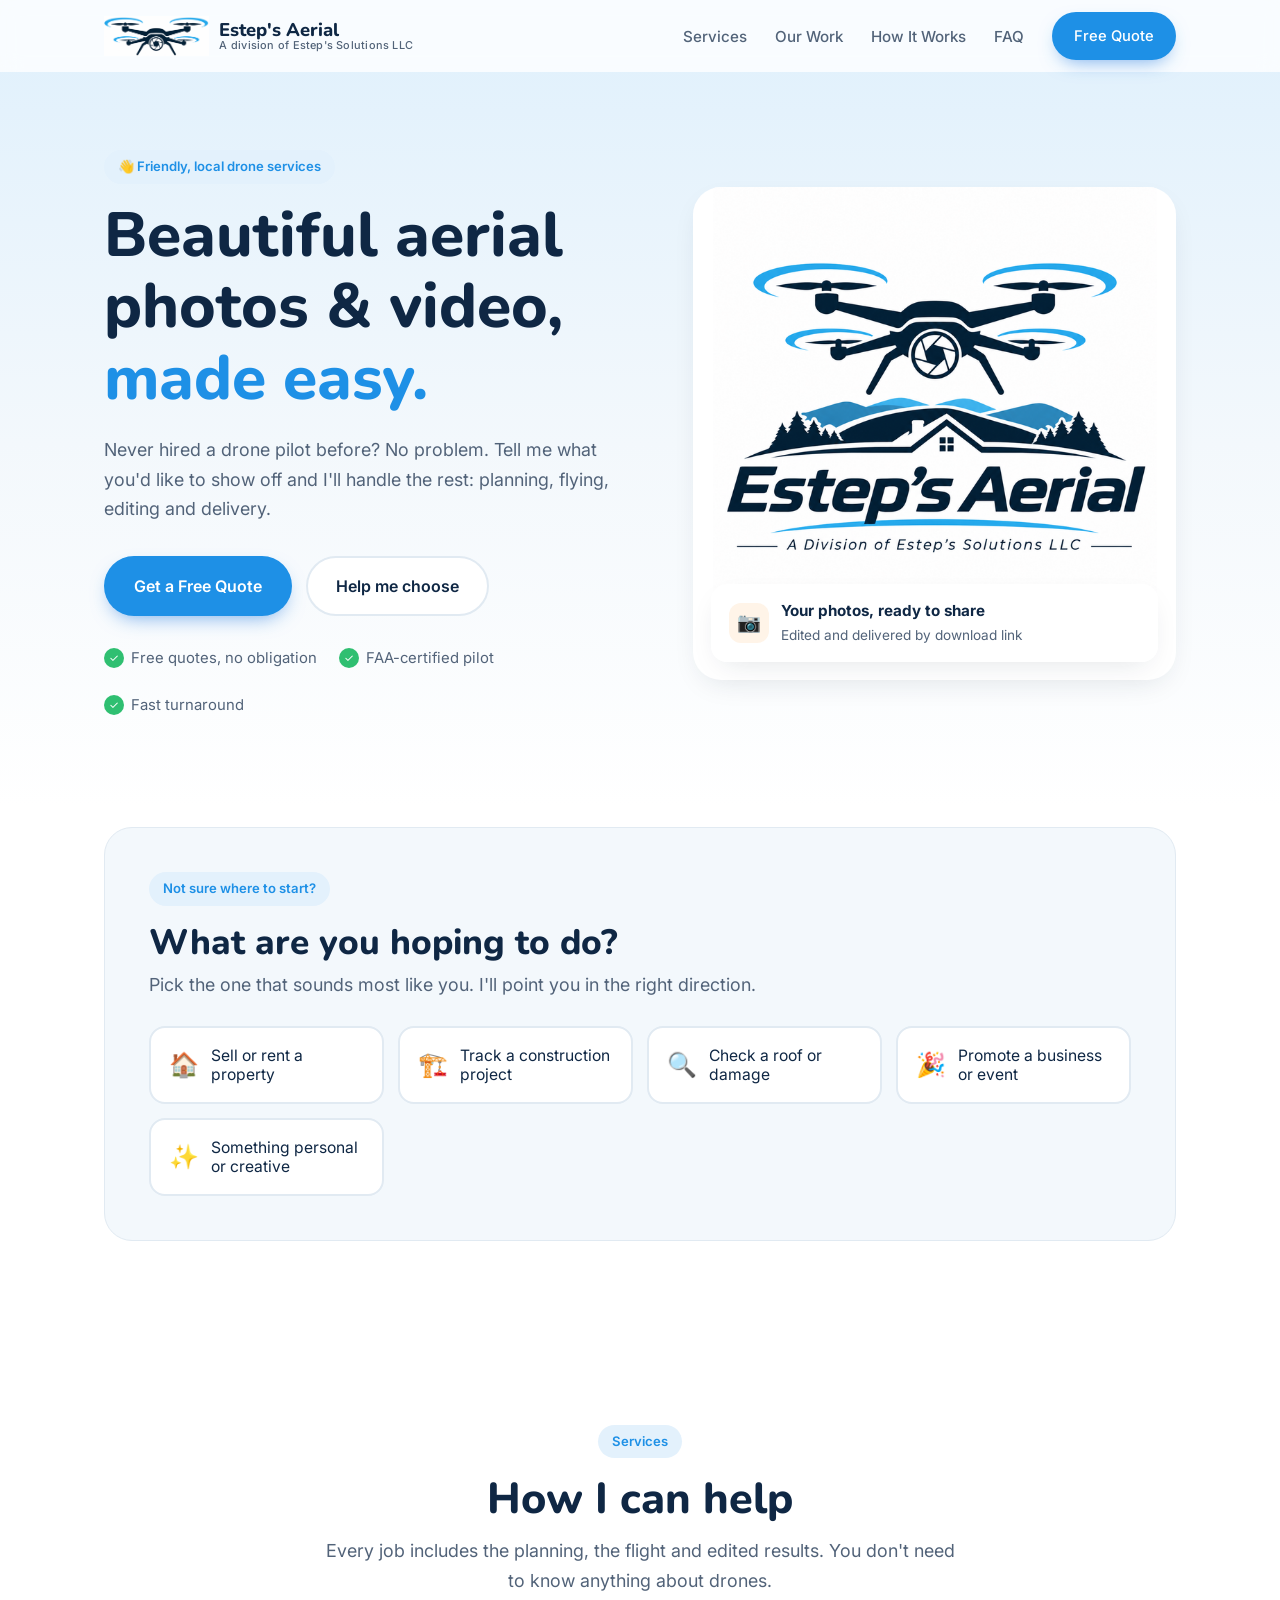
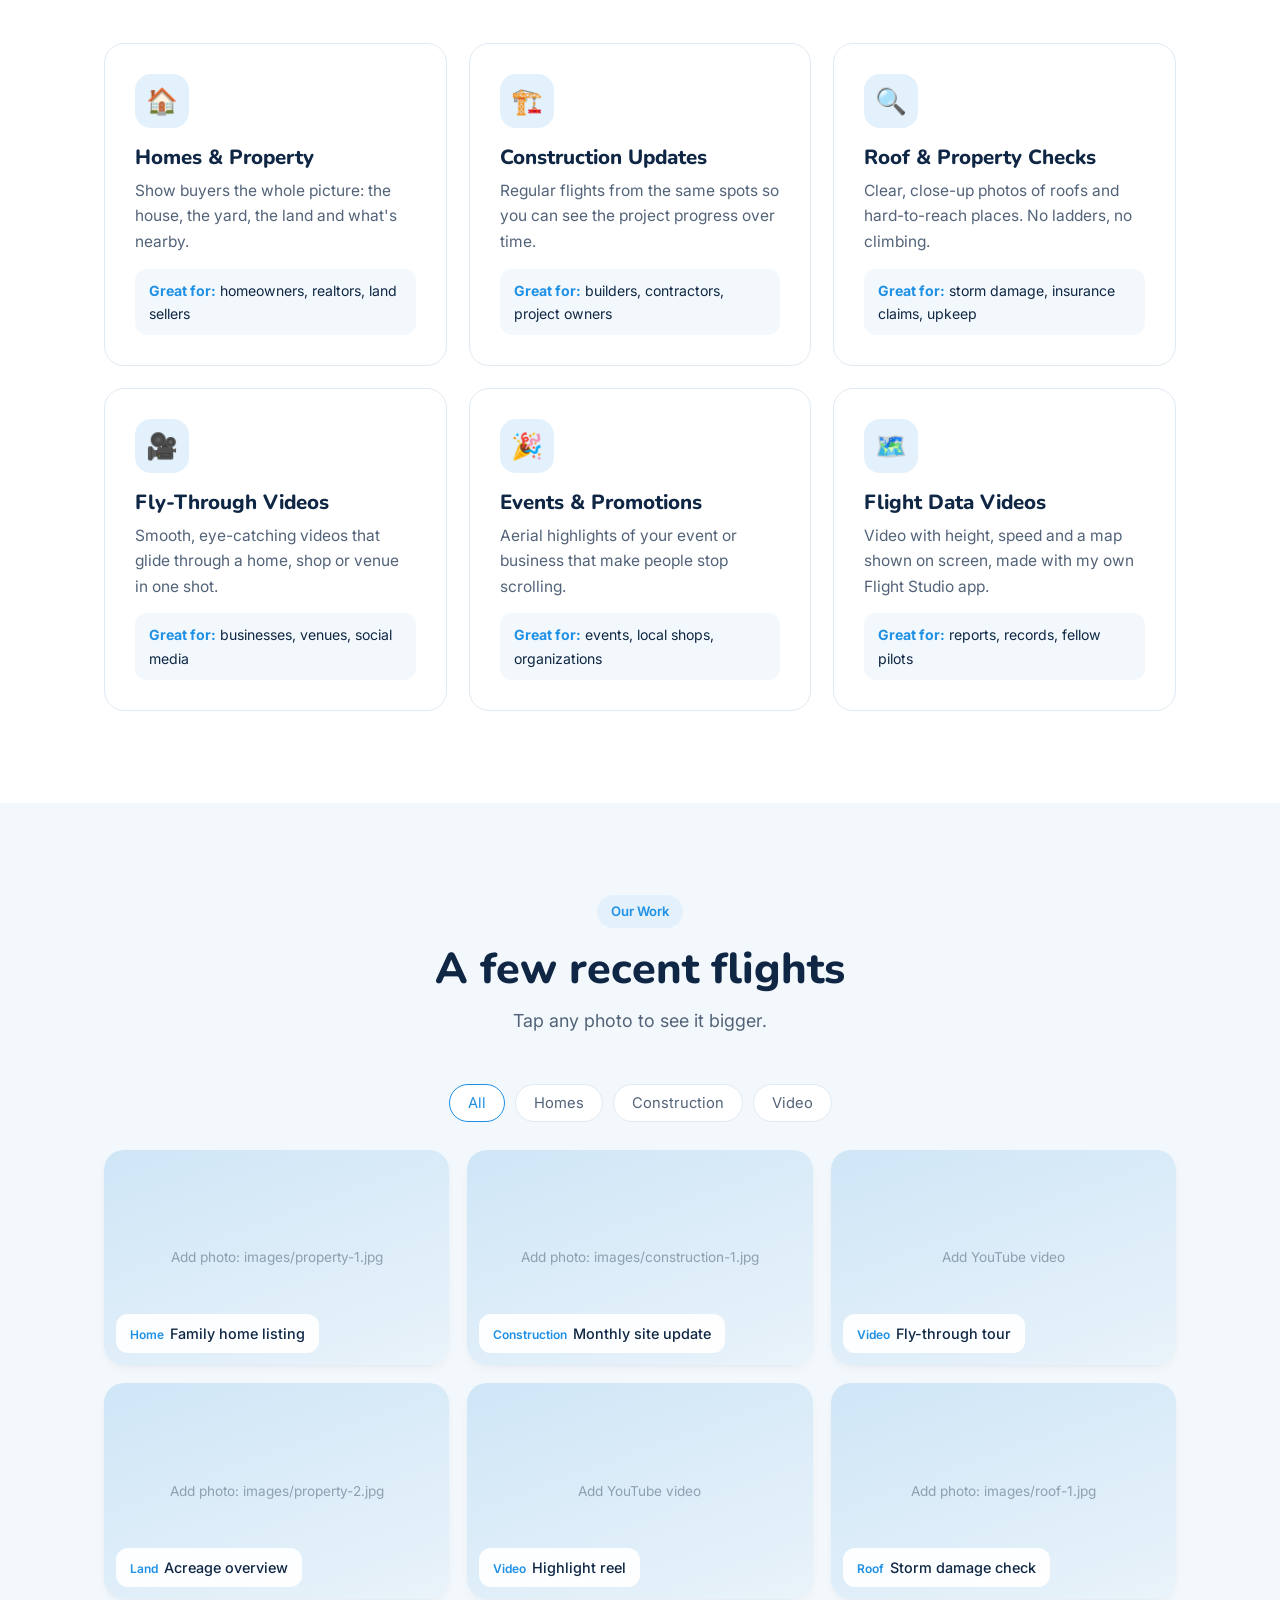
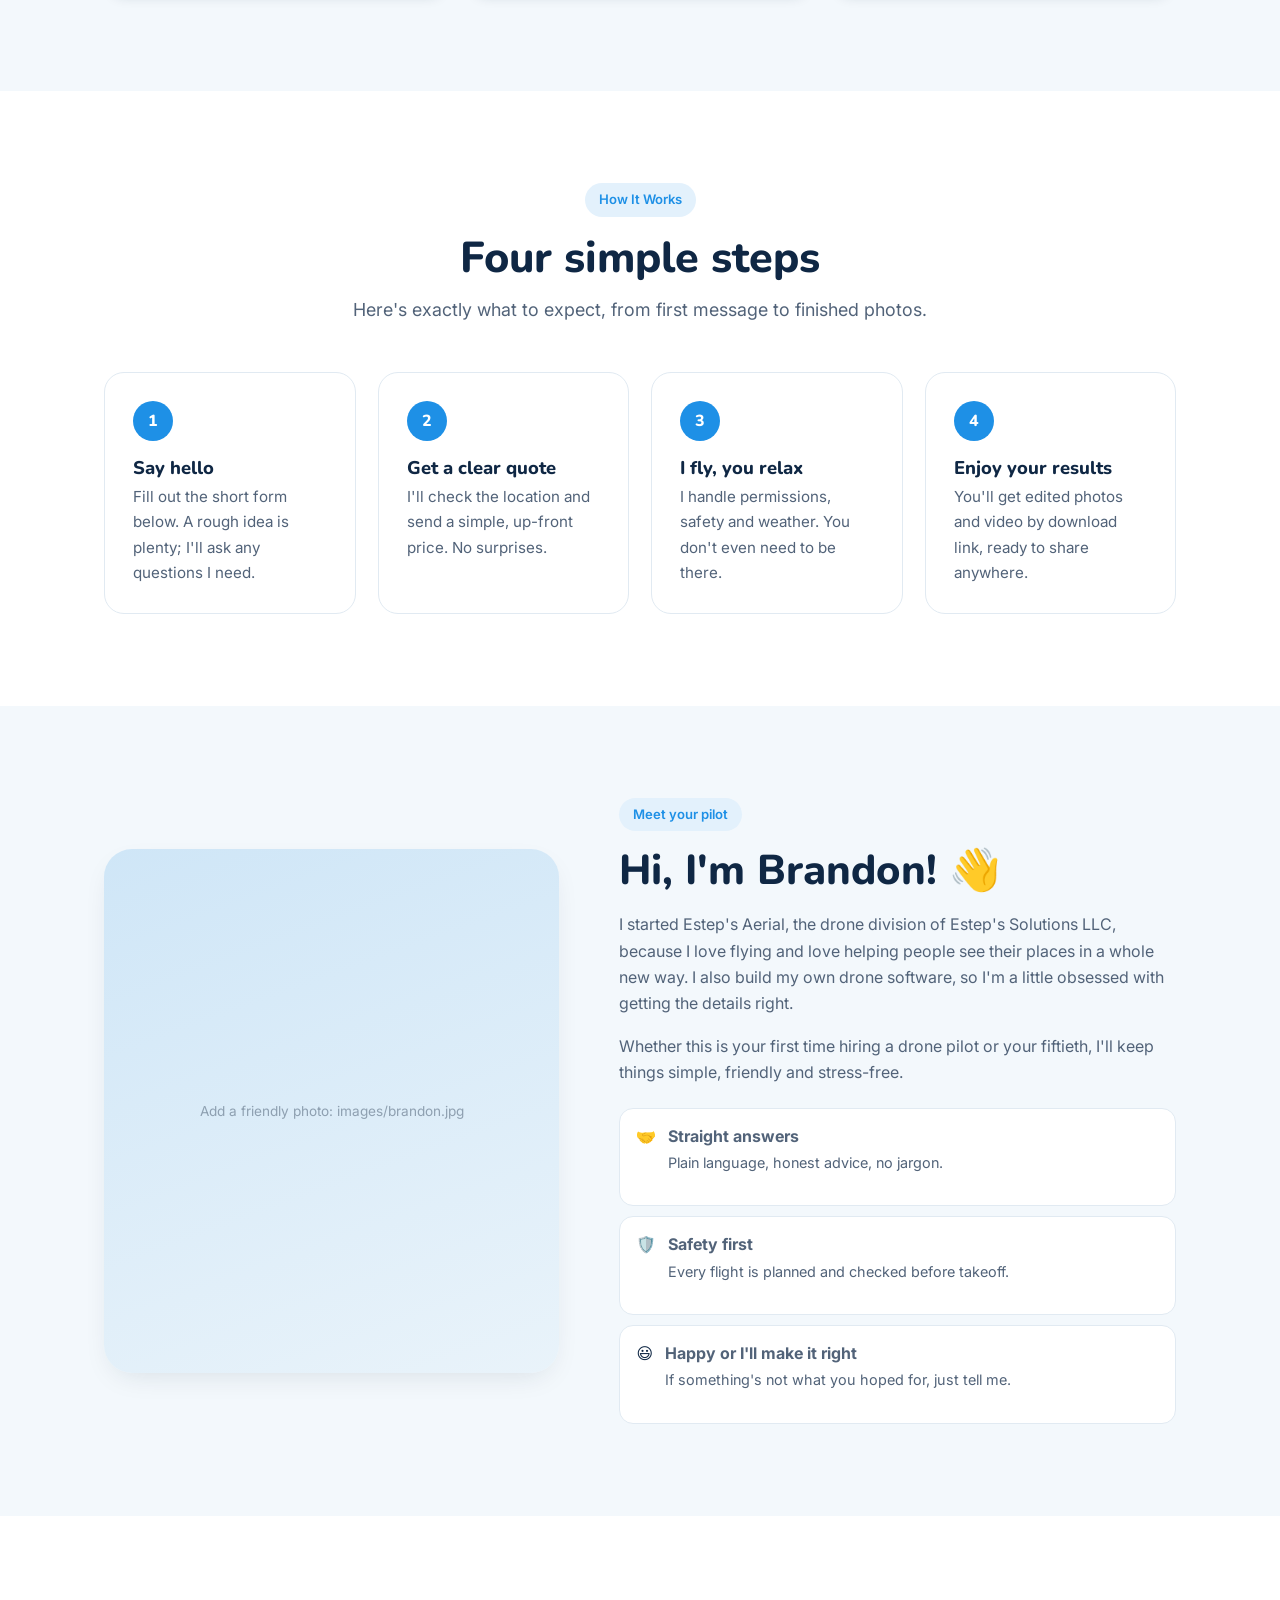
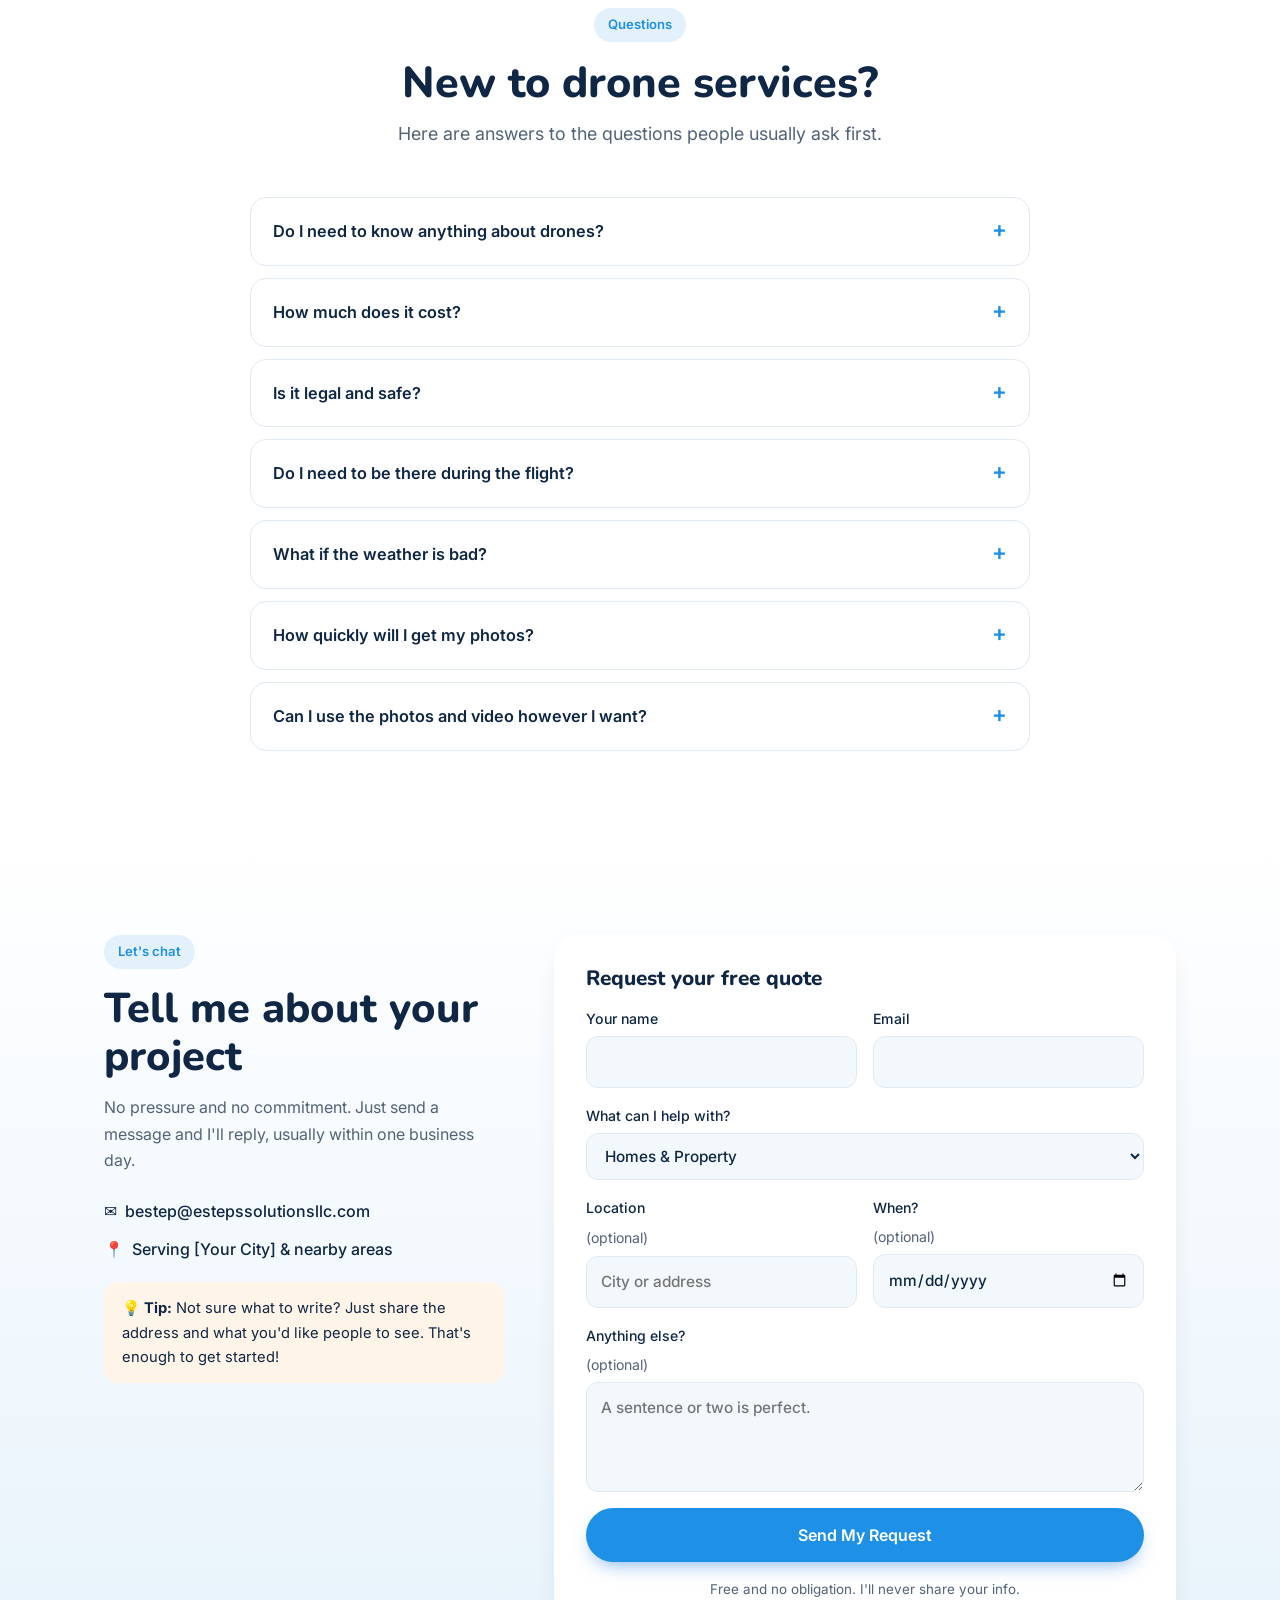
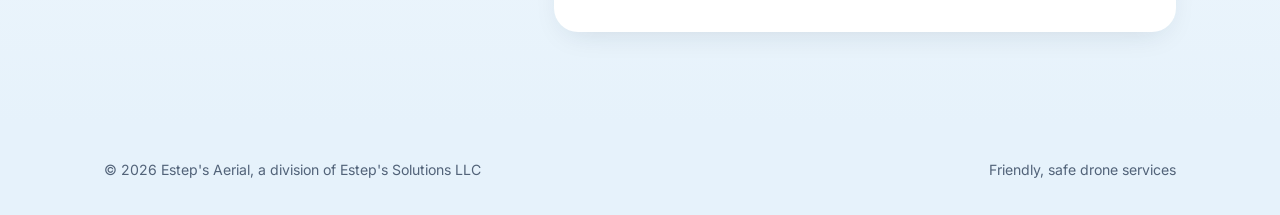
==== index.html @ cf9f6069 "Add files via upload" ====
<!DOCTYPE html>
<html lang="en">
<head>
<meta charset="utf-8">
<meta name="viewport" content="width=device-width, initial-scale=1">
<title>Estep's Aerial | Drone Photography, Video &amp; Inspections</title>
<link rel="icon" href="images/favicon.png">
<meta name="description" content="Estep's Aerial, a division of Estep's Solutions LLC. Friendly, local drone services: aerial photos and video for homes, construction sites, roofs, events and businesses. Free quotes, no obligation.">
<meta property="og:title" content="Estep's Aerial | Friendly Aerial Drone Services">
<meta property="og:description" content="Aerial photos and video for homes, projects, roofs and events. Free quotes, no obligation.">
<meta property="og:type" content="website">
<meta property="og:url" content="https://aerial.estepssolutionsllc.com/">
<meta property="og:image" content="https://aerial.estepssolutionsllc.com/images/logo.png">
<link rel="preconnect" href="https://fonts.googleapis.com">
<link rel="preconnect" href="https://fonts.gstatic.com" crossorigin>
<link href="https://fonts.googleapis.com/css2?family=Nunito:wght@600;700;800&family=Inter:wght@400;500;600&display=swap" rel="stylesheet">
<style>
  :root{
    --bg:#ffffff; --soft:#f3f8fc; --sky:#e3f1fc; --card:#ffffff; --line:#e1eaf2;
    --text:#0f2744; --muted:#526379; --brand:#1e90e6; --brand-d:#0f2744; --warm:#ff9f43; --warm-soft:#fff4e8;
    --radius:20px; --max:1120px; --shadow:0 10px 30px -12px #16283a26;
  }
  *{box-sizing:border-box;margin:0;padding:0}
  html{scroll-behavior:smooth}
  body{font-family:Inter,system-ui,sans-serif;background:var(--bg);color:var(--text);line-height:1.65;-webkit-font-smoothing:antialiased}
  h1,h2,h3{font-family:Nunito,Inter,sans-serif;line-height:1.15;font-weight:800}
  a{color:inherit}
  img{max-width:100%;display:block}
  .wrap{max-width:var(--max);margin:0 auto;padding:0 24px}
  section{padding:92px 0}
  .eyebrow{display:inline-block;font-size:.82rem;font-weight:600;color:var(--brand);background:var(--sky);padding:6px 14px;border-radius:999px;margin-bottom:16px}
  .lead{color:var(--muted);font-size:1.12rem;max-width:640px}
  .center{text-align:center}.center .lead{margin:0 auto}
  .btn{display:inline-flex;align-items:center;gap:8px;padding:15px 28px;border-radius:999px;font-weight:600;text-decoration:none;transition:.2s;border:2px solid transparent;cursor:pointer;font-size:1rem;font-family:inherit}
  .btn-primary{background:var(--brand);color:#fff;box-shadow:0 8px 20px -8px #1f7ae0aa}
  .btn-primary:hover{background:var(--brand-d);transform:translateY(-2px)}
  .btn-ghost{border-color:var(--line);color:var(--text);background:#fff}
  .btn-ghost:hover{border-color:var(--brand);color:var(--brand)}

  header{position:fixed;top:0;left:0;right:0;z-index:50;transition:.25s;background:#ffffffcc;backdrop-filter:blur(10px)}
  header.scrolled{box-shadow:0 1px 0 var(--line)}
  .nav{display:flex;align-items:center;justify-content:space-between;height:72px}
  .logo{display:flex;align-items:center;gap:10px;text-decoration:none;font-family:Nunito;font-weight:800;font-size:1.15rem}
  .logo .mark{height:40px;width:auto}.logo span{display:flex;flex-direction:column;line-height:1.1}.logo small{font-family:Inter;font-weight:500;font-size:.68rem;color:var(--muted);letter-spacing:.02em}
  .nav ul{display:flex;gap:28px;list-style:none;align-items:center}
  .nav ul a{text-decoration:none;color:var(--muted);font-weight:500;font-size:.95rem}
  .nav ul a:hover{color:var(--brand)}
  .nav .btn{padding:10px 20px;font-size:.92rem;color:#fff}
  .menu-btn{display:none;background:none;border:0;color:var(--text);font-size:1.6rem;cursor:pointer}

  /* Hero */
  .hero{padding:150px 0 90px;background:linear-gradient(180deg,#dff0fc 0%,#f3f8fc 55%,#fff 100%);position:relative;overflow:hidden}
  .hero-grid{display:grid;grid-template-columns:1.05fr .95fr;gap:56px;align-items:center}
  .hero h1{font-size:clamp(2.4rem,5.2vw,3.9rem);margin-bottom:20px}
  .hero h1 span{color:var(--brand)}
  .hero .lead{margin-bottom:32px}
  .hero-ctas{display:flex;gap:14px;flex-wrap:wrap}
  .reassure{display:flex;gap:22px;flex-wrap:wrap;margin-top:30px;color:var(--muted);font-size:.93rem}
  .reassure span{display:flex;align-items:center;gap:7px}
  .reassure i{width:20px;height:20px;border-radius:50%;background:#2fbf71;color:#fff;font-style:normal;font-size:.7rem;display:grid;place-items:center}
  .hero-photo{position:relative;aspect-ratio:1/1.02;border-radius:28px;overflow:hidden;box-shadow:var(--shadow);background:#fff;display:grid;place-items:start center;max-width:520px;justify-self:center;width:100%}
  .hero-photo .hero-logo{width:92%;margin-top:-2%;animation:hover 5s ease-in-out infinite}
  .hero-photo .cover{position:absolute;inset:0;width:100%;height:100%;object-fit:cover}
  @keyframes hover{50%{transform:translateY(-8px)}}
  .float-card{position:absolute;bottom:18px;left:18px;right:18px;background:#fffffff0;border-radius:16px;padding:14px 18px;display:flex;gap:12px;align-items:center;font-size:.92rem;box-shadow:var(--shadow)}
  .float-card b{display:block;font-size:.95rem}
  .float-card span{color:var(--muted);font-size:.85rem}
  .float-card .dot{width:40px;height:40px;border-radius:12px;background:var(--warm-soft);display:grid;place-items:center;font-size:1.2rem;flex:none}
  @media(max-width:900px){.hero-grid{grid-template-columns:1fr}.hero{padding-top:120px}}

  /* Helper */
  .helper{background:#fff;padding-top:20px}
  .helper-box{background:var(--soft);border:1px solid var(--line);border-radius:28px;padding:44px}
  .helper-box h2{font-size:clamp(1.7rem,3.2vw,2.2rem);margin-bottom:8px}
  .choices{display:grid;grid-template-columns:repeat(auto-fit,minmax(200px,1fr));gap:14px;margin-top:26px}
  .choice{background:#fff;border:2px solid var(--line);border-radius:16px;padding:18px;cursor:pointer;text-align:left;font-family:inherit;font-size:.98rem;color:var(--text);transition:.2s;display:flex;gap:12px;align-items:center}
  .choice:hover,.choice.on{border-color:var(--brand);transform:translateY(-2px)}
  .choice .em{font-size:1.5rem}
  .answer{display:none;margin-top:22px;background:#fff;border-radius:16px;padding:22px 24px;border-left:5px solid var(--brand);box-shadow:var(--shadow)}
  .answer.show{display:block;animation:fade .35s}
  @keyframes fade{from{opacity:0;transform:translateY(6px)}}
  .answer h3{font-size:1.2rem;margin-bottom:6px}
  .answer p{color:var(--muted);margin-bottom:14px}

  /* Services */
  .section-head{margin-bottom:48px}
  .section-head h2{font-size:clamp(2rem,4vw,2.7rem);margin-bottom:12px}
  .cards{display:grid;grid-template-columns:repeat(auto-fit,minmax(300px,1fr));gap:22px}
  .card{background:var(--card);border:1px solid var(--line);border-radius:var(--radius);padding:30px;transition:.25s}
  .card:hover{box-shadow:var(--shadow);transform:translateY(-4px)}
  .card .icon{width:54px;height:54px;border-radius:16px;background:var(--sky);display:grid;place-items:center;margin-bottom:18px;font-size:1.6rem}
  .card h3{font-size:1.28rem;margin-bottom:8px}
  .card p{color:var(--muted);font-size:.97rem;margin-bottom:14px}
  .card .good{font-size:.88rem;color:var(--text);background:var(--soft);border-radius:12px;padding:10px 14px}
  .card .good b{color:var(--brand)}

  /* Portfolio */
  .work{background:var(--soft)}
  .filters{display:flex;gap:10px;flex-wrap:wrap;margin-bottom:28px;justify-content:center}
  .filters button{background:#fff;border:1px solid var(--line);color:var(--muted);padding:9px 18px;border-radius:999px;cursor:pointer;font-family:inherit;font-size:.92rem}
  .filters button.active,.filters button:hover{border-color:var(--brand);color:var(--brand)}
  .gallery{display:grid;grid-template-columns:repeat(auto-fill,minmax(310px,1fr));gap:18px}
  .item{position:relative;border-radius:var(--radius);overflow:hidden;aspect-ratio:16/10;background:linear-gradient(160deg,#cfe6f7,#e9f3fa);cursor:pointer;box-shadow:0 4px 14px -8px #16283a33}
  .item img,.item iframe{width:100%;height:100%;object-fit:cover;border:0;transition:transform .5s}
  .item:hover img{transform:scale(1.05)}
  .item .ph{position:absolute;inset:0;display:grid;place-items:center;color:#5a6d8099;font-size:.85rem;text-align:center;padding:20px}
  .item .cap{position:absolute;left:12px;bottom:12px;background:#fffffff2;border-radius:12px;padding:8px 14px;font-size:.9rem;font-weight:500}
  .item .cap small{color:var(--brand);font-weight:600;margin-right:6px}
  .item.hide{display:none}
  .lightbox{position:fixed;inset:0;background:#0b1622e6;display:none;align-items:center;justify-content:center;z-index:100;padding:30px}
  .lightbox.open{display:flex}
  .lightbox img{max-height:88vh;border-radius:14px}
  .lightbox button{position:absolute;top:20px;right:26px;background:none;border:0;color:#fff;font-size:2rem;cursor:pointer}

  /* Steps */
  .steps{display:grid;grid-template-columns:repeat(auto-fit,minmax(230px,1fr));gap:22px;counter-reset:s}
  .step{background:#fff;border:1px solid var(--line);border-radius:var(--radius);padding:28px;counter-increment:s;position:relative}
  .step::before{content:counter(s);width:40px;height:40px;border-radius:50%;background:var(--brand);color:#fff;font-family:Nunito;font-weight:800;display:grid;place-items:center;margin-bottom:16px}
  .step h3{font-size:1.15rem;margin-bottom:6px}
  .step p{color:var(--muted);font-size:.95rem}

  /* About */
  .about{background:var(--soft)}
  .about-grid{display:grid;grid-template-columns:.9fr 1.1fr;gap:60px;align-items:center}
  .about-img{aspect-ratio:4/4.6;border-radius:28px;background:linear-gradient(160deg,#cfe6f7,#e9f3fa);display:grid;place-items:center;color:#5a6d8099;font-size:.85rem;overflow:hidden;box-shadow:var(--shadow)}
  .about-img img{width:100%;height:100%;object-fit:cover}
  .about h2{font-size:clamp(2rem,4vw,2.6rem);margin-bottom:16px}
  .about p{color:var(--muted);margin-bottom:16px}
  .promise{display:grid;gap:10px;margin-top:22px}
  .promise div{display:flex;gap:12px;align-items:flex-start;background:#fff;border-radius:14px;padding:14px 16px;border:1px solid var(--line)}
  .promise b{display:block}
  .promise span{color:var(--muted);font-size:.9rem}
  @media(max-width:860px){.about-grid{grid-template-columns:1fr}}

  /* FAQ */
  .faq-list{max-width:780px;margin:0 auto;display:grid;gap:12px}
  details{background:#fff;border:1px solid var(--line);border-radius:16px;padding:4px 22px;transition:.2s}
  details[open]{box-shadow:var(--shadow);border-color:#cfe0ef}
  summary{cursor:pointer;list-style:none;padding:16px 0;font-weight:600;display:flex;justify-content:space-between;gap:14px;font-size:1.02rem}
  summary::-webkit-details-marker{display:none}
  summary::after{content:"+";color:var(--brand);font-size:1.4rem;line-height:1}
  details[open] summary::after{content:"−"}
  details p{color:var(--muted);padding-bottom:18px}

  /* Contact */
  .contact{background:linear-gradient(180deg,#fff,#e6f2fb)}
  .contact-grid{display:grid;grid-template-columns:1fr 1.2fr;gap:50px;align-items:start}
  .contact-info h2{font-size:clamp(2rem,4vw,2.6rem);margin-bottom:14px}
  .contact-info p{color:var(--muted);margin-bottom:24px}
  .contact-info a{display:flex;gap:12px;align-items:center;text-decoration:none;margin-bottom:12px;font-weight:500}
  .contact-info a:hover{color:var(--brand)}
  .note{background:var(--warm-soft);border-radius:14px;padding:14px 18px;font-size:.92rem;margin-top:20px}
  form{background:#fff;border-radius:24px;padding:32px;display:grid;gap:16px;box-shadow:var(--shadow)}
  form h3{font-size:1.3rem}
  .row{display:grid;grid-template-columns:1fr 1fr;gap:16px}
  label{font-size:.88rem;color:var(--text);font-weight:500;display:grid;gap:6px}
  label em{color:var(--muted);font-style:normal;font-weight:400}
  input,select,textarea{background:var(--soft);border:1px solid var(--line);border-radius:12px;padding:12px 14px;color:var(--text);font:inherit;font-size:.96rem}
  input:focus,select:focus,textarea:focus{outline:none;border-color:var(--brand);background:#fff}
  textarea{min-height:110px;resize:vertical}
  .small{font-size:.84rem;color:var(--muted);text-align:center}
  @media(max-width:860px){.contact-grid,.row{grid-template-columns:1fr}}

  footer{padding:34px 0;color:var(--muted);font-size:.88rem;background:#e6f2fb}
  footer .wrap{display:flex;justify-content:space-between;flex-wrap:wrap;gap:12px}

  @media(max-width:860px){
    .nav ul{position:fixed;top:72px;left:0;right:0;flex-direction:column;background:#fff;padding:24px;gap:18px;box-shadow:var(--shadow);display:none}
    .nav ul.open{display:flex}
    .menu-btn{display:block}
    section{padding:70px 0}
    .helper-box{padding:28px}
  }
  .reveal{opacity:0;transform:translateY(16px);transition:opacity .7s,transform .7s}
  .reveal.in{opacity:1;transform:none}
</style>
</head>
<body>

<header>
  <div class="wrap nav">
    <a href="#" class="logo" aria-label="Estep's Aerial home">
      <img src="images/logo-mark.png" alt="" class="mark">
      <span>Estep's Aerial<small>A division of Estep's Solutions LLC</small></span>
    </a>
    <button class="menu-btn" aria-label="Menu" onclick="document.getElementById('menu').classList.toggle('open')">&#9776;</button>
    <ul id="menu">
      <li><a href="#services">Services</a></li>
      <li><a href="#work">Our Work</a></li>
      <li><a href="#how">How It Works</a></li>
      <li><a href="#faq">FAQ</a></li>
      <li><a href="#contact" class="btn btn-primary">Free Quote</a></li>
    </ul>
  </div>
</header>

<section class="hero">
  <div class="wrap hero-grid">
    <div>
      <span class="eyebrow">&#128075; Friendly, local drone services</span>
      <h1>Beautiful aerial photos &amp; video, <span>made easy.</span></h1>
      <p class="lead">Never hired a drone pilot before? No problem. Tell me what you'd like to show off and I'll handle the rest: planning, flying, editing and delivery.</p>
      <div class="hero-ctas">
        <a href="#contact" class="btn btn-primary">Get a Free Quote</a>
        <a href="#start" class="btn btn-ghost">Help me choose</a>
      </div>
      <div class="reassure">
        <!-- EDIT: only keep what's true for you -->
        <span><i>&#10003;</i> Free quotes, no obligation</span>
        <span><i>&#10003;</i> FAA-certified pilot</span>
        <span><i>&#10003;</i> Fast turnaround</span>
      </div>
    </div>
    <div class="hero-photo reveal">
      <!-- Once you have a great aerial shot, you can swap the logo for it:
           <img src="images/hero.jpg" alt="Aerial view of a home" class="cover"> -->
      <img src="images/logo.png" alt="Estep's Aerial, a division of Estep's Solutions LLC" class="hero-logo">
      <div class="float-card"><div class="dot">&#128247;</div><div><b>Your photos, ready to share</b><span>Edited and delivered by download link</span></div></div>
    </div>
  </div>
</section>

<section class="helper" id="start">
  <div class="wrap">
    <div class="helper-box reveal">
      <span class="eyebrow">Not sure where to start?</span>
      <h2>What are you hoping to do?</h2>
      <p class="lead">Pick the one that sounds most like you. I'll point you in the right direction.</p>
      <div class="choices">
        <button class="choice" data-k="sell"><span class="em">&#127968;</span>Sell or rent a property</button>
        <button class="choice" data-k="build"><span class="em">&#127959;&#65039;</span>Track a construction project</button>
        <button class="choice" data-k="roof"><span class="em">&#128269;</span>Check a roof or damage</button>
        <button class="choice" data-k="promo"><span class="em">&#127881;</span>Promote a business or event</button>
        <button class="choice" data-k="fun"><span class="em">&#10024;</span>Something personal or creative</button>
      </div>
      <div class="answer" id="answer"><h3></h3><p></p><a href="#contact" class="btn btn-primary" id="answer-btn">Get a quote for this</a></div>
    </div>
  </div>
</section>

<section id="services">
  <div class="wrap">
    <div class="section-head center reveal">
      <span class="eyebrow">Services</span>
      <h2>How I can help</h2>
      <p class="lead">Every job includes the planning, the flight and edited results. You don't need to know anything about drones.</p>
    </div>
    <div class="cards">
      <div class="card reveal"><div class="icon">&#127968;</div><h3>Homes &amp; Property</h3><p>Show buyers the whole picture: the house, the yard, the land and what's nearby.</p><div class="good"><b>Great for:</b> homeowners, realtors, land sellers</div></div>
      <div class="card reveal"><div class="icon">&#127959;&#65039;</div><h3>Construction Updates</h3><p>Regular flights from the same spots so you can see the project progress over time.</p><div class="good"><b>Great for:</b> builders, contractors, project owners</div></div>
      <div class="card reveal"><div class="icon">&#128269;</div><h3>Roof &amp; Property Checks</h3><p>Clear, close-up photos of roofs and hard-to-reach places. No ladders, no climbing.</p><div class="good"><b>Great for:</b> storm damage, insurance claims, upkeep</div></div>
      <div class="card reveal"><div class="icon">&#127909;</div><h3>Fly-Through Videos</h3><p>Smooth, eye-catching videos that glide through a home, shop or venue in one shot.</p><div class="good"><b>Great for:</b> businesses, venues, social media</div></div>
      <div class="card reveal"><div class="icon">&#127881;</div><h3>Events &amp; Promotions</h3><p>Aerial highlights of your event or business that make people stop scrolling.</p><div class="good"><b>Great for:</b> events, local shops, organizations</div></div>
      <div class="card reveal"><div class="icon">&#128506;&#65039;</div><h3>Flight Data Videos</h3><p>Video with height, speed and a map shown on screen, made with my own Flight Studio app.</p><div class="good"><b>Great for:</b> reports, records, fellow pilots</div></div>
    </div>
  </div>
</section>

<section class="work" id="work">
  <div class="wrap">
    <div class="section-head center reveal">
      <span class="eyebrow">Our Work</span>
      <h2>A few recent flights</h2>
      <p class="lead">Tap any photo to see it bigger.</p>
    </div>
    <div class="filters">
      <button class="active" data-f="all">All</button>
      <button data-f="property">Homes</button>
      <button data-f="construction">Construction</button>
      <button data-f="video">Video</button>
    </div>
    <!--
      HOW TO ADD YOUR WORK:
      - Photos: put them in /images and swap <div class="ph">...</div> for
        <img src="images/your-photo.jpg" alt="Short description">
      - YouTube: swap the placeholder for
        <iframe src="https://www.youtube.com/embed/VIDEO_ID" allowfullscreen></iframe>
      - data-cat decides which filter shows it.
    -->
    <div class="gallery">
      <div class="item reveal" data-cat="property"><div class="ph">Add photo: images/property-1.jpg</div><div class="cap"><small>Home</small>Family home listing</div></div>
      <div class="item reveal" data-cat="construction"><div class="ph">Add photo: images/construction-1.jpg</div><div class="cap"><small>Construction</small>Monthly site update</div></div>
      <div class="item reveal" data-cat="video"><div class="ph">Add YouTube video</div><div class="cap"><small>Video</small>Fly-through tour</div></div>
      <div class="item reveal" data-cat="property"><div class="ph">Add photo: images/property-2.jpg</div><div class="cap"><small>Land</small>Acreage overview</div></div>
      <div class="item reveal" data-cat="video"><div class="ph">Add YouTube video</div><div class="cap"><small>Video</small>Highlight reel</div></div>
      <div class="item reveal" data-cat="construction"><div class="ph">Add photo: images/roof-1.jpg</div><div class="cap"><small>Roof</small>Storm damage check</div></div>
    </div>
  </div>
</section>

<section id="how">
  <div class="wrap">
    <div class="section-head center reveal">
      <span class="eyebrow">How It Works</span>
      <h2>Four simple steps</h2>
      <p class="lead">Here's exactly what to expect, from first message to finished photos.</p>
    </div>
    <div class="steps">
      <div class="step reveal"><h3>Say hello</h3><p>Fill out the short form below. A rough idea is plenty; I'll ask any questions I need.</p></div>
      <div class="step reveal"><h3>Get a clear quote</h3><p>I'll check the location and send a simple, up-front price. No surprises.</p></div>
      <div class="step reveal"><h3>I fly, you relax</h3><p>I handle permissions, safety and weather. You don't even need to be there.</p></div>
      <div class="step reveal"><h3>Enjoy your results</h3><p>You'll get edited photos and video by download link, ready to share anywhere.</p></div>
    </div>
  </div>
</section>

<section class="about" id="about">
  <div class="wrap about-grid">
    <div class="about-img reveal">
      <!-- Replace with: <img src="images/brandon.jpg" alt="Brandon with his drone"> -->
      Add a friendly photo: images/brandon.jpg
    </div>
    <div class="reveal">
      <span class="eyebrow">Meet your pilot</span>
      <h2>Hi, I'm Brandon! &#128075;</h2>
      <p>I started Estep's Aerial, the drone division of Estep's Solutions LLC, because I love flying and love helping people see their places in a whole new way. I also build my own drone software, so I'm a little obsessed with getting the details right.</p>
      <p>Whether this is your first time hiring a drone pilot or your fiftieth, I'll keep things simple, friendly and stress-free.</p>
      <div class="promise">
        <div>&#129309;<p><b>Straight answers</b><span>Plain language, honest advice, no jargon.</span></p></div>
        <div>&#128737;&#65039;<p><b>Safety first</b><span>Every flight is planned and checked before takeoff.</span></p></div>
        <div>&#128515;<p><b>Happy or I'll make it right</b><span>If something's not what you hoped for, just tell me.</span></p></div>
      </div>
    </div>
  </div>
</section>

<section id="faq">
  <div class="wrap">
    <div class="section-head center reveal">
      <span class="eyebrow">Questions</span>
      <h2>New to drone services?</h2>
      <p class="lead">Here are answers to the questions people usually ask first.</p>
    </div>
    <div class="faq-list reveal">
      <details><summary>Do I need to know anything about drones?</summary><p>Not at all. Just tell me what you want to show and how you plan to use it. I'll recommend the right shots and take care of everything else.</p></details>
      <details><summary>How much does it cost?</summary><p>It depends on the location and what you need, but quotes are always free and up-front. Send a quick message and you'll get a clear price before anything is booked.</p></details>
      <details><summary>Is it legal and safe?</summary><p>Yes. I fly under FAA rules, check airspace and weather before every job, and get any permissions needed for the location. <!-- EDIT: confirm Part 107 / insurance wording --></p></details>
      <details><summary>Do I need to be there during the flight?</summary><p>Nope, though you're welcome to watch! I just need access to the area and a heads-up about anything I should know.</p></details>
      <details><summary>What if the weather is bad?</summary><p>Safety comes first, so if it's too windy or rainy I'll reschedule at no extra cost.</p></details>
      <details><summary>How quickly will I get my photos?</summary><p>Usually within a few days. If you're on a deadline, let me know and I'll do my best to make it work.</p></details>
      <details><summary>Can I use the photos and video however I want?</summary><p>Yes. They're yours to use on listings, websites, social media and for personal use.</p></details>
    </div>
  </div>
</section>

<section class="contact" id="contact">
  <div class="wrap contact-grid">
    <div class="contact-info reveal">
      <span class="eyebrow">Let's chat</span>
      <h2>Tell me about your project</h2>
      <p>No pressure and no commitment. Just send a message and I'll reply, usually within one business day.</p>
      <a href="mailto:bestep@estepssolutionsllc.com">&#9993;&#65039;&nbsp; bestep@estepssolutionsllc.com</a>
      <!-- EDIT: your service area -->
      <a href="#contact">&#128205;&nbsp; Serving [Your City] &amp; nearby areas</a>
      <div class="note">&#128161; <b>Tip:</b> Not sure what to write? Just share the address and what you'd like people to see. That's enough to get started!</div>
    </div>
    <form class="reveal" id="quote">
      <h3>Request your free quote</h3>
      <div class="row">
        <label>Your name<input name="name" required></label>
        <label>Email<input name="email" type="email" required></label>
      </div>
      <label>What can I help with?
        <select name="service" id="service">
          <option>Homes &amp; Property</option><option>Construction Updates</option>
          <option>Roof &amp; Property Check</option><option>Fly-Through Video</option>
          <option>Event or Promotion</option><option>Not sure yet, help me decide</option>
        </select>
      </label>
      <div class="row">
        <label>Location <em>(optional)</em><input name="location" placeholder="City or address"></label>
        <label>When? <em>(optional)</em><input name="date" type="date"></label>
      </div>
      <label>Anything else? <em>(optional)</em><textarea name="details" placeholder="A sentence or two is perfect."></textarea></label>
      <button class="btn btn-primary" type="submit" style="justify-content:center">Send My Request</button>
      <p class="small">Free and no obligation. I'll never share your info.</p>
    </form>
  </div>
</section>

<footer>
  <div class="wrap">
    <span>&copy; <span id="yr"></span> Estep's Aerial, a division of Estep's Solutions LLC</span>
    <span>Friendly, safe drone services</span>
  </div>
</footer>

<div class="lightbox" id="lb"><button aria-label="Close">&times;</button><img alt=""></div>

<script>
  document.getElementById('yr').textContent = new Date().getFullYear();
  const header = document.querySelector('header');
  addEventListener('scroll', () => header.classList.toggle('scrolled', scrollY > 20));
  document.querySelectorAll('#menu a').forEach(a => a.addEventListener('click', () => document.getElementById('menu').classList.remove('open')));

  const io = new IntersectionObserver(es => es.forEach(e => { if (e.isIntersecting) { e.target.classList.add('in'); io.unobserve(e.target); } }), {threshold: .1});
  document.querySelectorAll('.reveal').forEach(el => io.observe(el));

  // "Help me choose" helper
  const tips = {
    sell:  ['Homes & Property', 'Aerial photos and a short video help your listing stand out and show off the yard, land and neighborhood.', 'Homes & Property'],
    build: ['Construction Updates', 'I can fly from the same spots on a regular schedule so you have a clear visual record of progress.', 'Construction Updates'],
    roof:  ['Roof & Property Check', 'Close-up photos let you (or your insurer) see the damage clearly, without anyone climbing a ladder.', 'Roof & Property Check'],
    promo: ['Events & Promotions', 'Eye-catching aerial clips and fly-through videos are perfect for your website and social media.', 'Event or Promotion'],
    fun:   ["Let's talk about it!", "Family land, a special place, a creative idea: tell me what you're picturing and we'll figure it out together.", 'Not sure yet, help me decide']
  };
  let picked = null;
  document.querySelectorAll('.choice').forEach(c => c.addEventListener('click', () => {
    document.querySelectorAll('.choice').forEach(x => x.classList.remove('on'));
    c.classList.add('on');
    const t = tips[c.dataset.k]; picked = t[2];
    const a = document.getElementById('answer');
    a.querySelector('h3').textContent = 'Sounds like: ' + t[0];
    a.querySelector('p').textContent = t[1];
    a.classList.remove('show'); void a.offsetWidth; a.classList.add('show');
  }));
  document.getElementById('answer-btn').addEventListener('click', () => {
    if (picked) document.getElementById('service').value = picked;
  });

  // Portfolio filters
  document.querySelectorAll('.filters button').forEach(b => b.addEventListener('click', () => {
    document.querySelectorAll('.filters button').forEach(x => x.classList.remove('active'));
    b.classList.add('active');
    const f = b.dataset.f;
    document.querySelectorAll('.item').forEach(it => it.classList.toggle('hide', f !== 'all' && !it.dataset.cat.split(' ').includes(f)));
  }));

  // Lightbox
  const lb = document.getElementById('lb');
  document.querySelectorAll('.item').forEach(it => it.addEventListener('click', () => {
    const img = it.querySelector('img'); if (!img) return;
    lb.querySelector('img').src = img.src; lb.classList.add('open');
  }));
  lb.addEventListener('click', () => lb.classList.remove('open'));

  // Quote form: opens the visitor's email app with details filled in.
  document.getElementById('quote').addEventListener('submit', e => {
    e.preventDefault();
    const d = new FormData(e.target);
    const body = [...d.entries()].map(([k, v]) => `${k[0].toUpperCase() + k.slice(1)}: ${v}`).join('\n');
    location.href = 'mailto:bestep@estepssolutionsllc.com?subject=' +
      encodeURIComponent('Estep\'s Aerial quote request: ' + d.get('service')) + '&body=' + encodeURIComponent(body);
  });
</script>
</body>
</html>
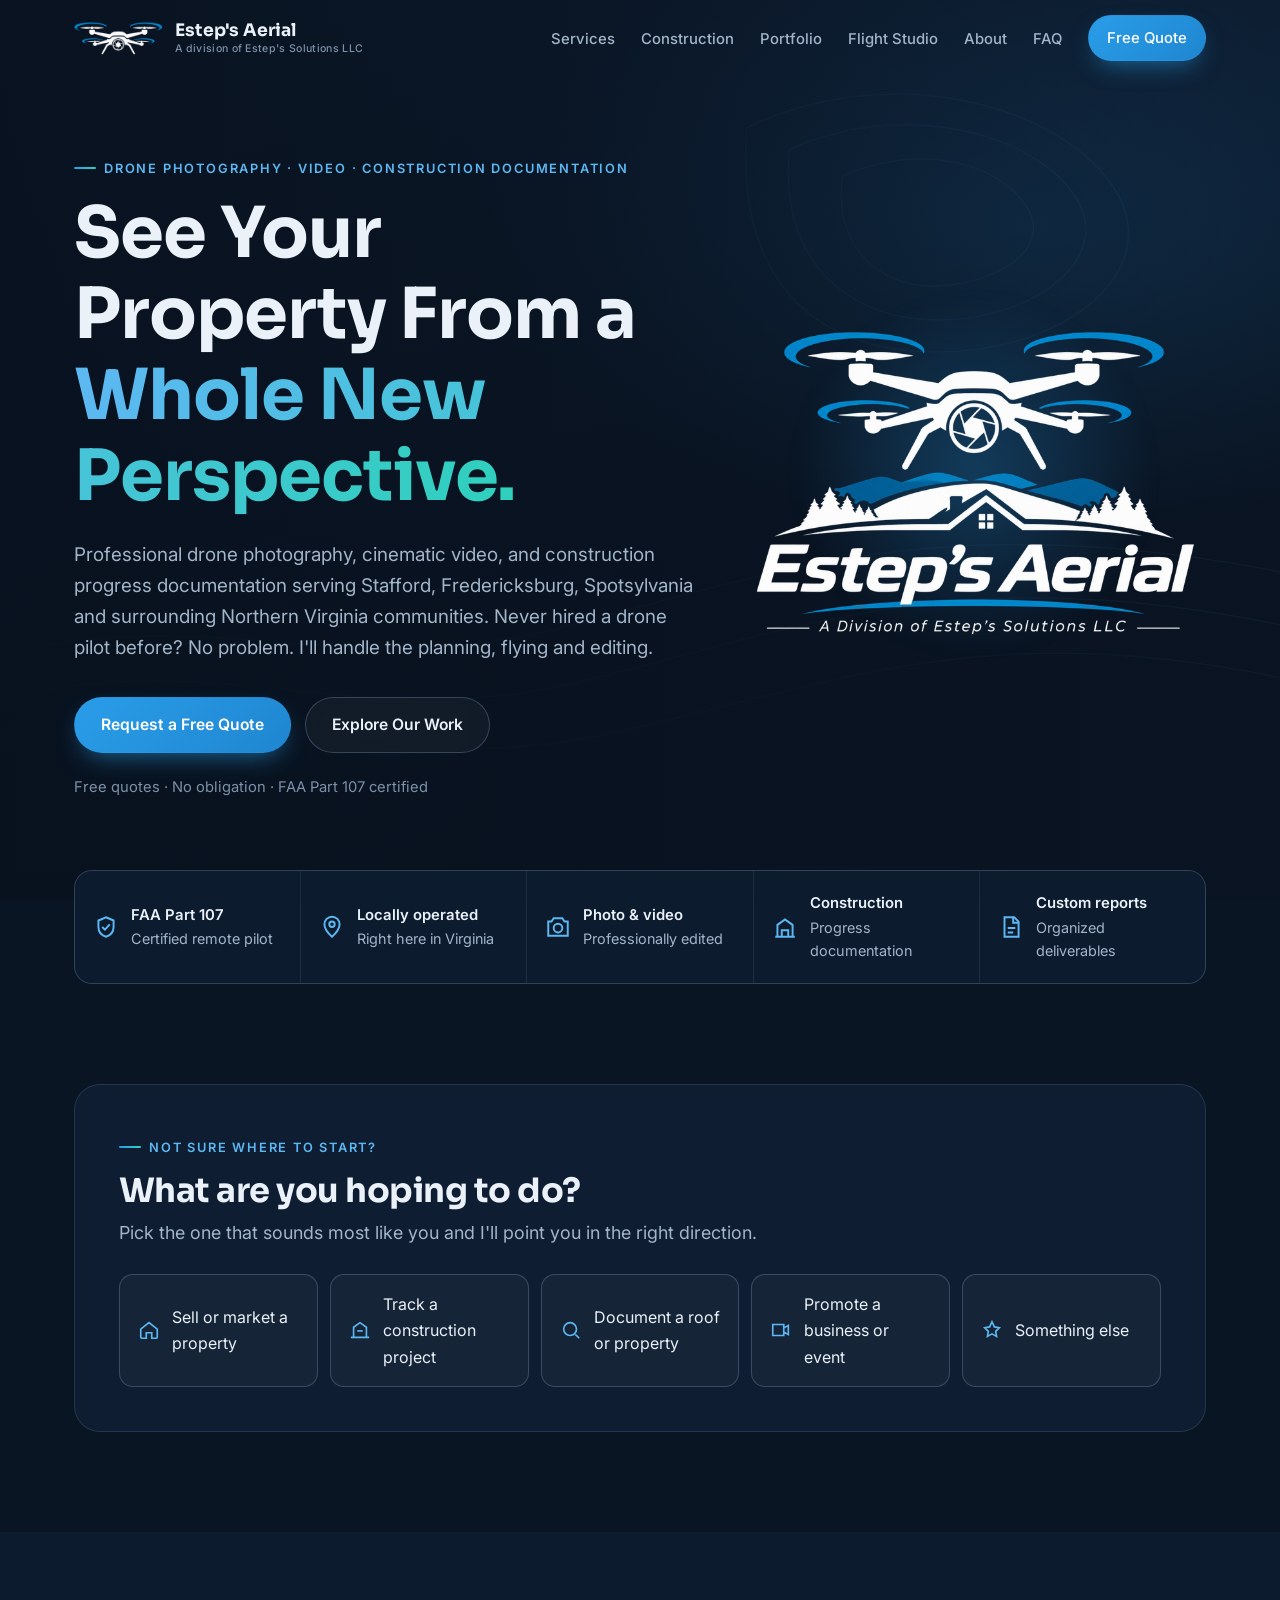
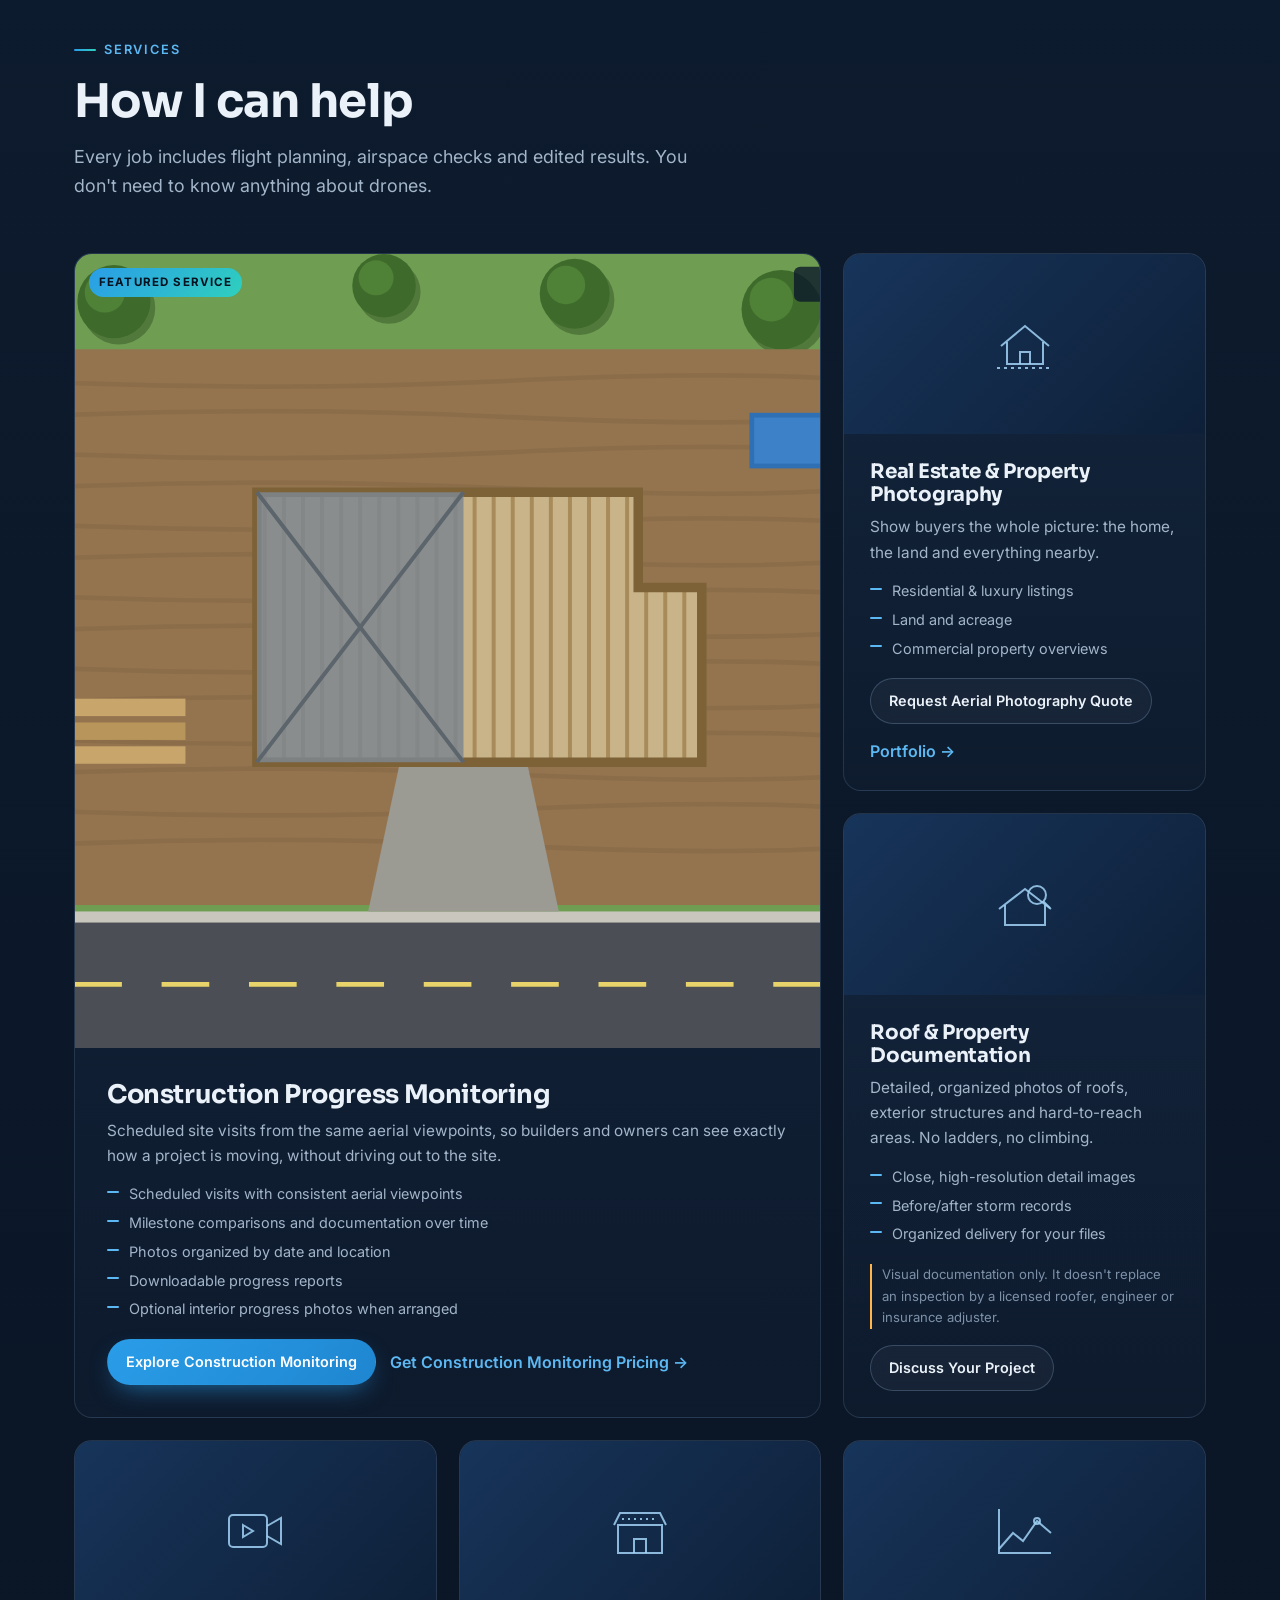
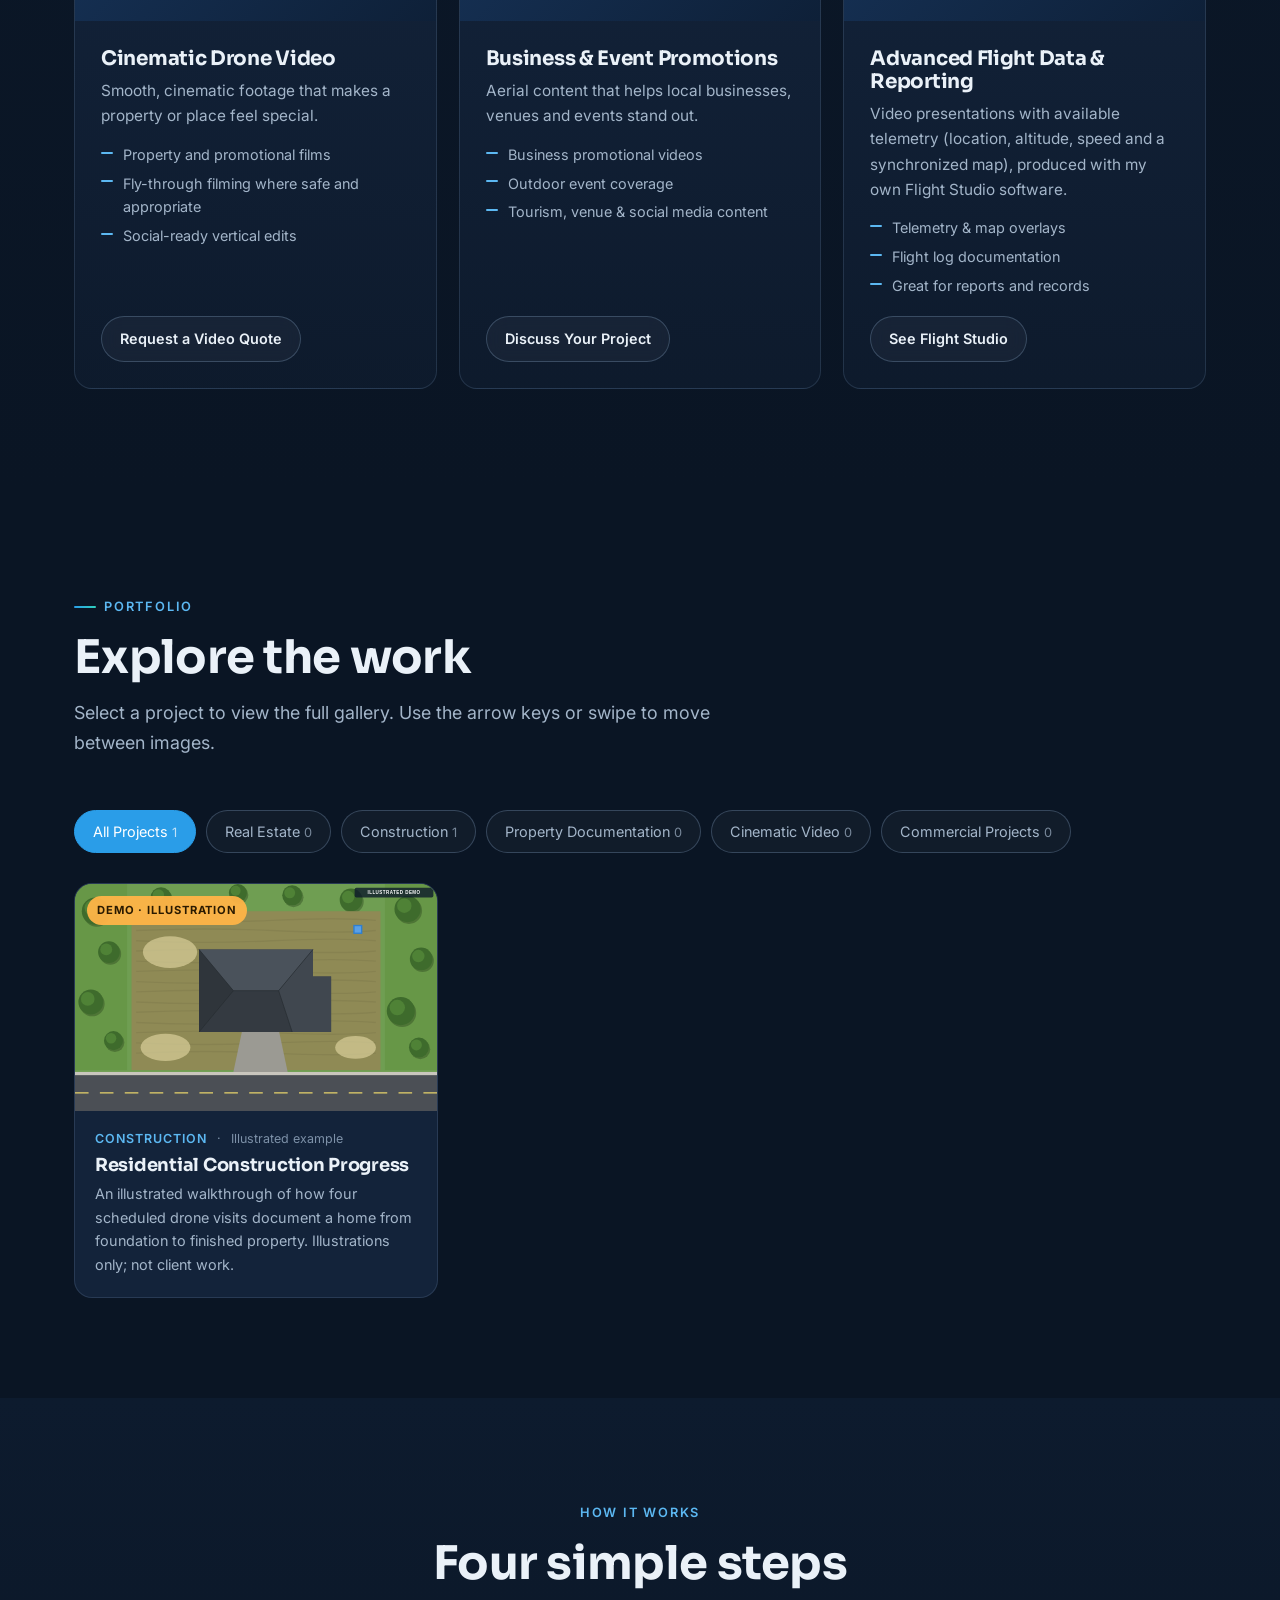
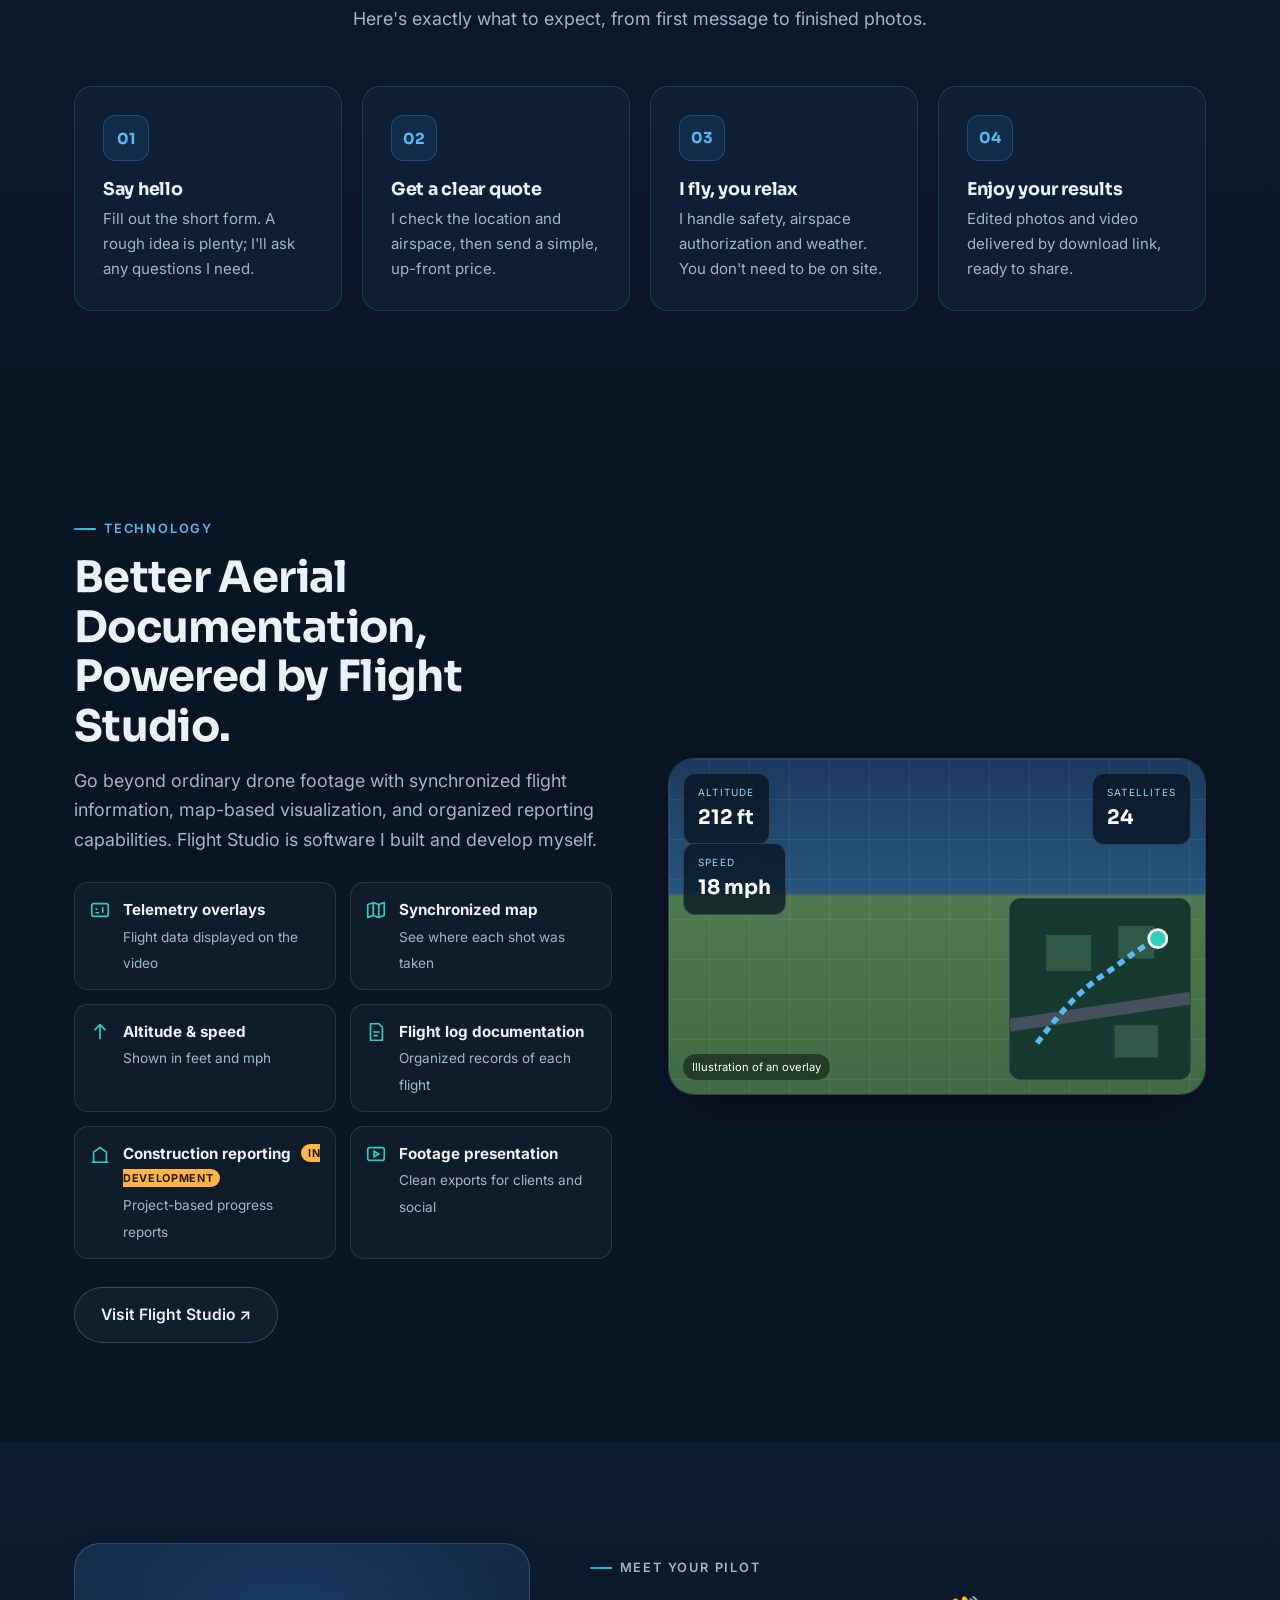
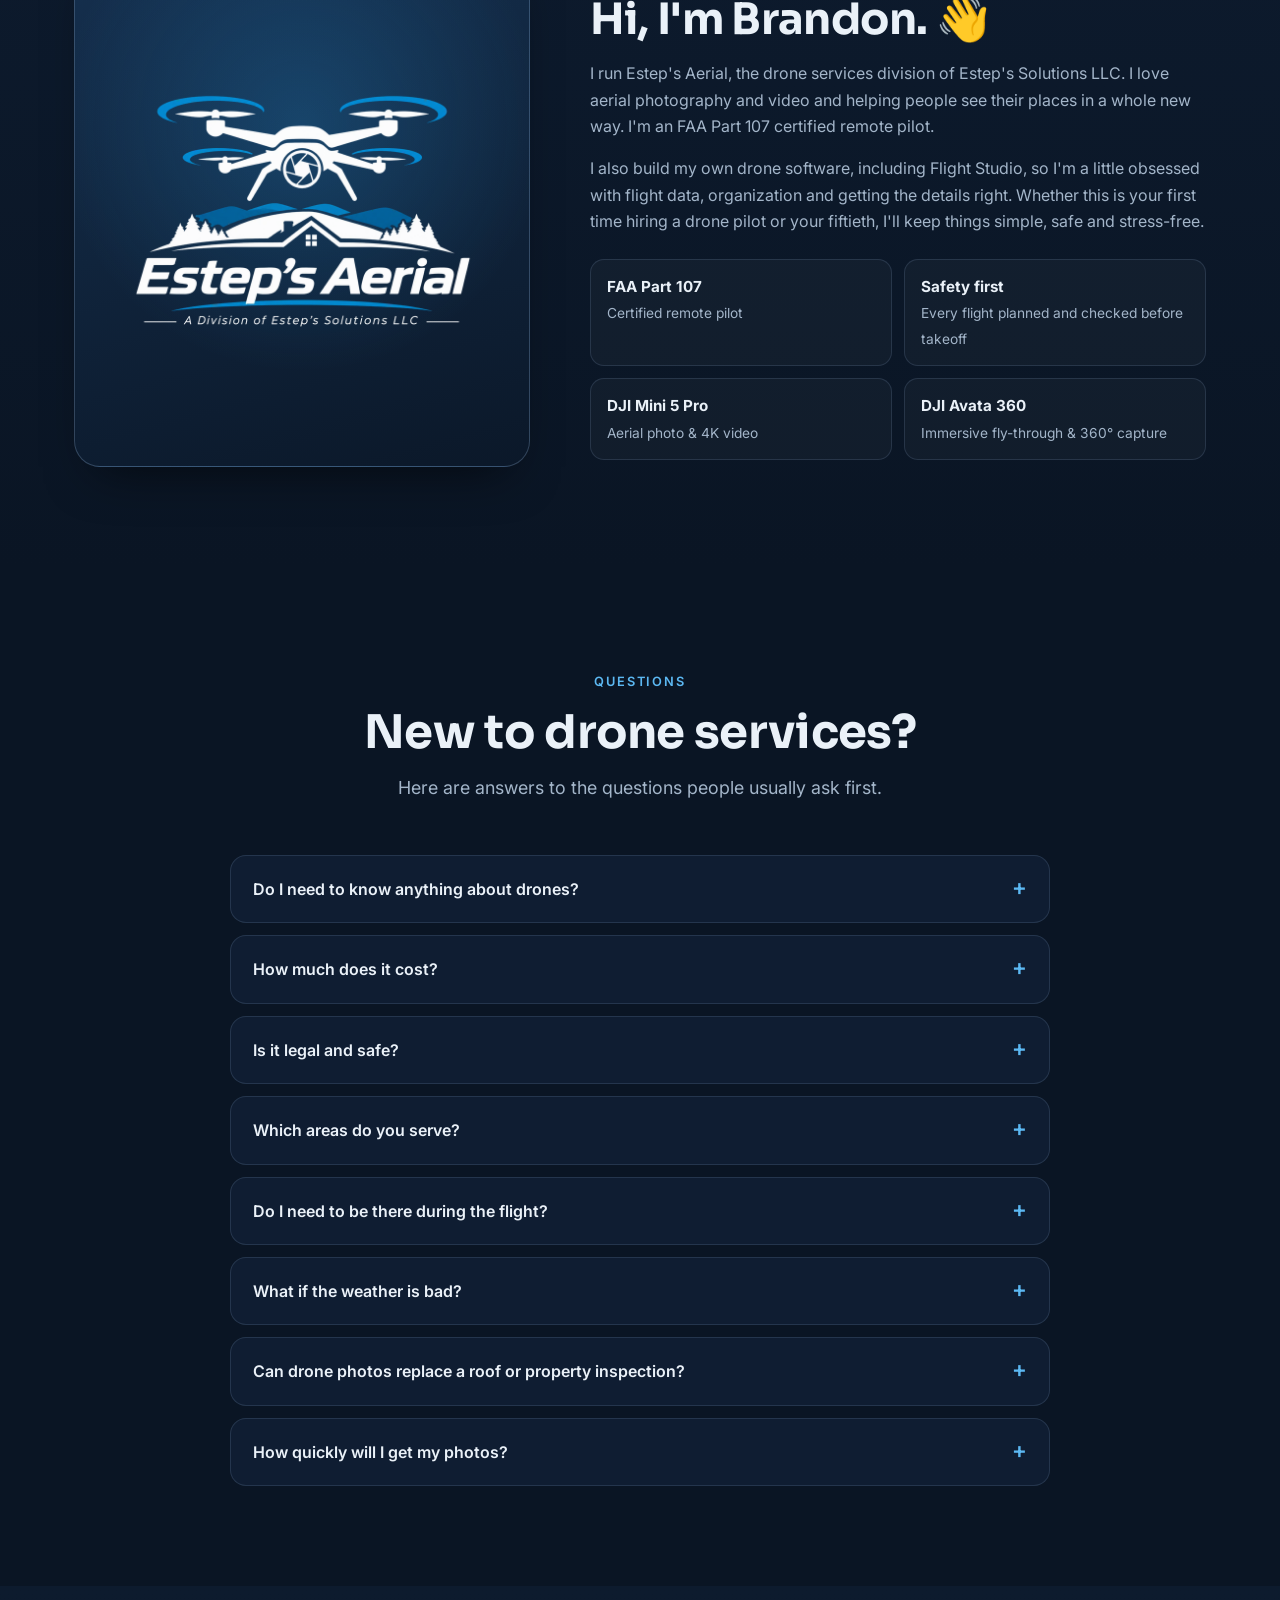
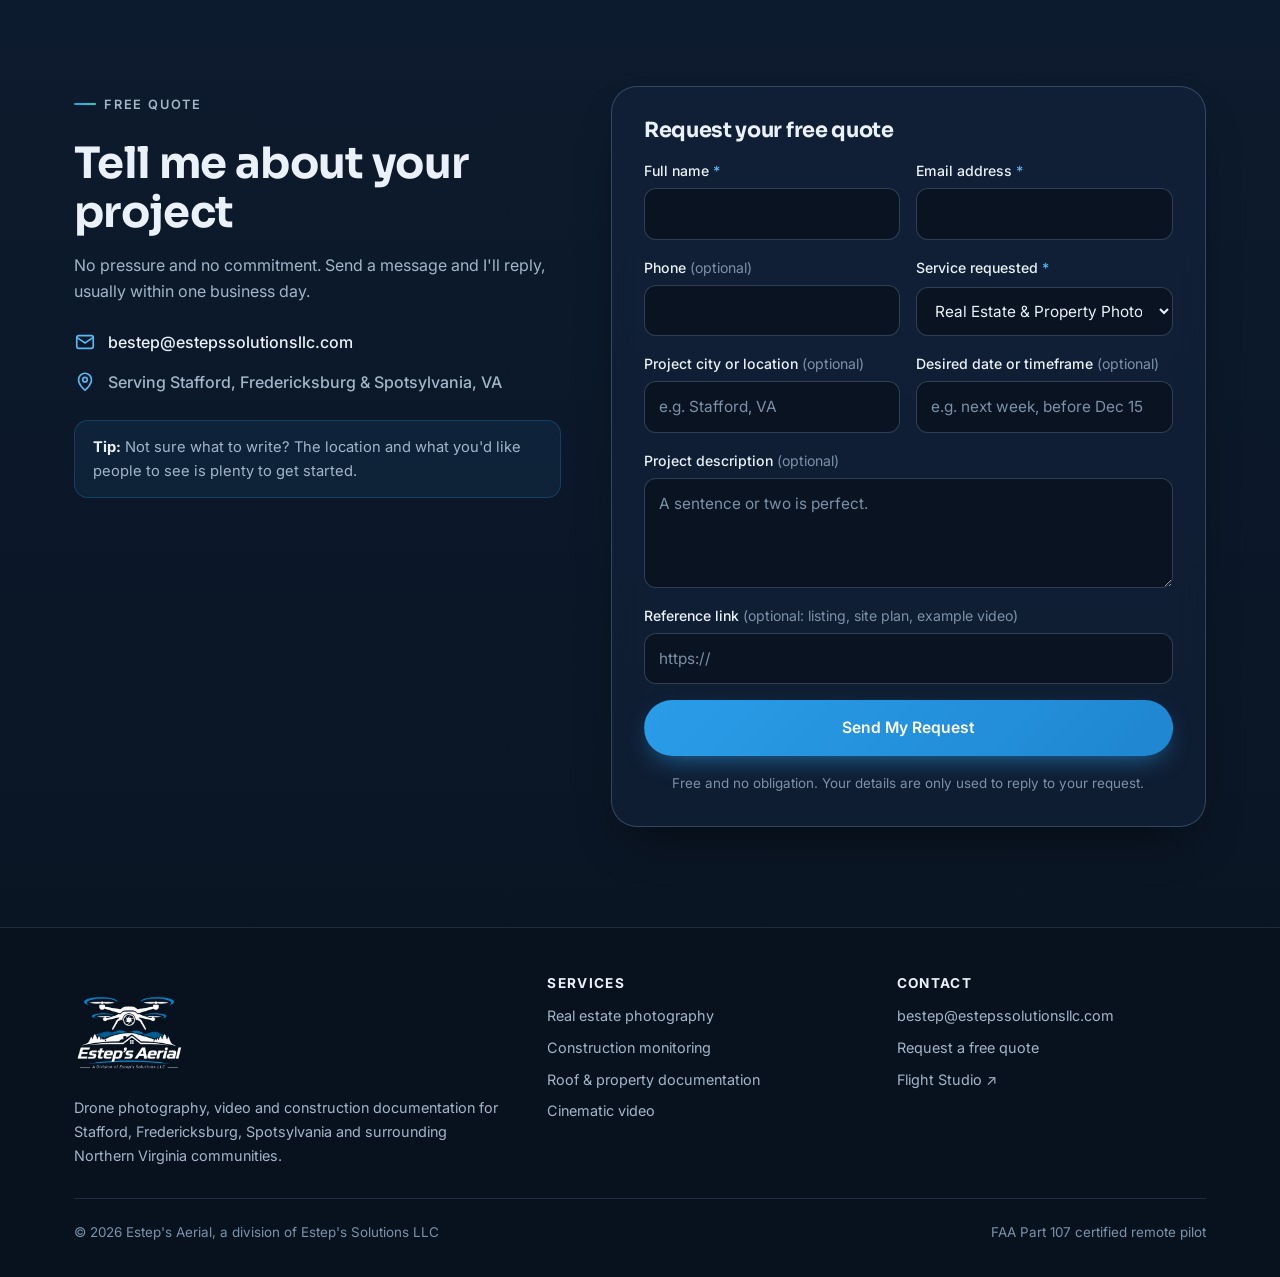
==== commit acd41c89: "Premium redesign: construction monitoring page, data-driven portfolio, Formspree-ready forms, local " ====
--- a/index.html
+++ b/index.html
@@ -1,447 +1,403 @@
 <!DOCTYPE html>
-<html lang="en">
+<html lang="en" class="no-js">
 <head>
 <meta charset="utf-8">
 <meta name="viewport" content="width=device-width, initial-scale=1">
-<title>Estep's Aerial | Drone Photography, Video &amp; Inspections</title>
-<link rel="icon" href="images/favicon.png">
-<meta name="description" content="Estep's Aerial, a division of Estep's Solutions LLC. Friendly, local drone services: aerial photos and video for homes, construction sites, roofs, events and businesses. Free quotes, no obligation.">
-<meta property="og:title" content="Estep's Aerial | Friendly Aerial Drone Services">
-<meta property="og:description" content="Aerial photos and video for homes, projects, roofs and events. Free quotes, no obligation.">
+<title>Estep's Aerial | Drone Photography &amp; Construction Monitoring in Stafford, VA</title>
+<meta name="description" content="FAA Part 107 certified drone photography, cinematic video and construction progress monitoring for Stafford, Fredericksburg, Spotsylvania and surrounding Northern Virginia communities. Free quotes.">
+<link rel="canonical" href="https://aerial.estepssolutionsllc.com/">
+<meta name="theme-color" content="#0a1524">
 <meta property="og:type" content="website">
+<meta property="og:site_name" content="Estep's Aerial">
+<meta property="og:title" content="Estep's Aerial | Drone Photography &amp; Construction Monitoring">
+<meta property="og:description" content="Aerial photography, cinematic video and construction progress documentation in Stafford, Fredericksburg and Spotsylvania, VA.">
 <meta property="og:url" content="https://aerial.estepssolutionsllc.com/">
-<meta property="og:image" content="https://aerial.estepssolutionsllc.com/images/logo.png">
+<meta property="og:image" content="https://aerial.estepssolutionsllc.com/assets/img/og-image.jpg">
+<meta property="og:image:width" content="1200">
+<meta property="og:image:height" content="630">
+<meta name="twitter:card" content="summary_large_image">
+<link rel="icon" href="assets/img/favicon.png" type="image/png">
+<link rel="apple-touch-icon" href="assets/img/apple-touch-icon.png">
 <link rel="preconnect" href="https://fonts.googleapis.com">
 <link rel="preconnect" href="https://fonts.gstatic.com" crossorigin>
-<link href="https://fonts.googleapis.com/css2?family=Nunito:wght@600;700;800&family=Inter:wght@400;500;600&display=swap" rel="stylesheet">
-<style>
-  :root{
-    --bg:#ffffff; --soft:#f3f8fc; --sky:#e3f1fc; --card:#ffffff; --line:#e1eaf2;
-    --text:#0f2744; --muted:#526379; --brand:#1e90e6; --brand-d:#0f2744; --warm:#ff9f43; --warm-soft:#fff4e8;
-    --radius:20px; --max:1120px; --shadow:0 10px 30px -12px #16283a26;
+<link href="https://fonts.googleapis.com/css2?family=Inter:wght@400;500;600;700&family=Sora:wght@600;700&display=swap" rel="stylesheet">
+<link rel="preload" as="image" href="assets/img/logo-light.webp" type="image/webp">
+<link rel="stylesheet" href="assets/css/site.css">
+<script type="application/ld+json">
+{
+  "@context": "https://schema.org",
+  "@type": "ProfessionalService",
+  "@id": "https://aerial.estepssolutionsllc.com/#business",
+  "name": "Estep's Aerial",
+  "description": "Drone photography, cinematic aerial video, roof and property documentation, and construction progress monitoring.",
+  "url": "https://aerial.estepssolutionsllc.com/",
+  "email": "bestep@estepssolutionsllc.com",
+  "logo": "https://aerial.estepssolutionsllc.com/assets/img/logo.png",
+  "image": "https://aerial.estepssolutionsllc.com/assets/img/og-image.jpg",
+  "parentOrganization": { "@type": "Organization", "name": "Estep's Solutions LLC", "url": "https://estepssolutionsllc.com/" },
+  "areaServed": [
+    { "@type": "City", "name": "Stafford", "containedInPlace": { "@type": "State", "name": "Virginia" } },
+    { "@type": "City", "name": "Fredericksburg", "containedInPlace": { "@type": "State", "name": "Virginia" } },
+    { "@type": "AdministrativeArea", "name": "Spotsylvania County, Virginia" },
+    { "@type": "AdministrativeArea", "name": "Northern Virginia" }
+  ],
+  "knowsAbout": ["Drone photography", "Aerial videography", "Real estate aerial photography", "Construction progress monitoring", "Roof documentation"],
+  "hasOfferCatalog": {
+    "@type": "OfferCatalog",
+    "name": "Drone services",
+    "itemListElement": [
+      { "@type": "Offer", "itemOffered": { "@type": "Service", "name": "Real estate & property drone photography" } },
+      { "@type": "Offer", "itemOffered": { "@type": "Service", "name": "Construction progress monitoring", "url": "https://aerial.estepssolutionsllc.com/construction-monitoring/" } },
+      { "@type": "Offer", "itemOffered": { "@type": "Service", "name": "Roof & property documentation" } },
+      { "@type": "Offer", "itemOffered": { "@type": "Service", "name": "Cinematic drone video" } },
+      { "@type": "Offer", "itemOffered": { "@type": "Service", "name": "Business & event aerial promotion" } }
+    ]
   }
-  *{box-sizing:border-box;margin:0;padding:0}
-  html{scroll-behavior:smooth}
-  body{font-family:Inter,system-ui,sans-serif;background:var(--bg);color:var(--text);line-height:1.65;-webkit-font-smoothing:antialiased}
-  h1,h2,h3{font-family:Nunito,Inter,sans-serif;line-height:1.15;font-weight:800}
-  a{color:inherit}
-  img{max-width:100%;display:block}
-  .wrap{max-width:var(--max);margin:0 auto;padding:0 24px}
-  section{padding:92px 0}
-  .eyebrow{display:inline-block;font-size:.82rem;font-weight:600;color:var(--brand);background:var(--sky);padding:6px 14px;border-radius:999px;margin-bottom:16px}
-  .lead{color:var(--muted);font-size:1.12rem;max-width:640px}
-  .center{text-align:center}.center .lead{margin:0 auto}
-  .btn{display:inline-flex;align-items:center;gap:8px;padding:15px 28px;border-radius:999px;font-weight:600;text-decoration:none;transition:.2s;border:2px solid transparent;cursor:pointer;font-size:1rem;font-family:inherit}
-  .btn-primary{background:var(--brand);color:#fff;box-shadow:0 8px 20px -8px #1f7ae0aa}
-  .btn-primary:hover{background:var(--brand-d);transform:translateY(-2px)}
-  .btn-ghost{border-color:var(--line);color:var(--text);background:#fff}
-  .btn-ghost:hover{border-color:var(--brand);color:var(--brand)}
-
-  header{position:fixed;top:0;left:0;right:0;z-index:50;transition:.25s;background:#ffffffcc;backdrop-filter:blur(10px)}
-  header.scrolled{box-shadow:0 1px 0 var(--line)}
-  .nav{display:flex;align-items:center;justify-content:space-between;height:72px}
-  .logo{display:flex;align-items:center;gap:10px;text-decoration:none;font-family:Nunito;font-weight:800;font-size:1.15rem}
-  .logo .mark{height:40px;width:auto}.logo span{display:flex;flex-direction:column;line-height:1.1}.logo small{font-family:Inter;font-weight:500;font-size:.68rem;color:var(--muted);letter-spacing:.02em}
-  .nav ul{display:flex;gap:28px;list-style:none;align-items:center}
-  .nav ul a{text-decoration:none;color:var(--muted);font-weight:500;font-size:.95rem}
-  .nav ul a:hover{color:var(--brand)}
-  .nav .btn{padding:10px 20px;font-size:.92rem;color:#fff}
-  .menu-btn{display:none;background:none;border:0;color:var(--text);font-size:1.6rem;cursor:pointer}
-
-  /* Hero */
-  .hero{padding:150px 0 90px;background:linear-gradient(180deg,#dff0fc 0%,#f3f8fc 55%,#fff 100%);position:relative;overflow:hidden}
-  .hero-grid{display:grid;grid-template-columns:1.05fr .95fr;gap:56px;align-items:center}
-  .hero h1{font-size:clamp(2.4rem,5.2vw,3.9rem);margin-bottom:20px}
-  .hero h1 span{color:var(--brand)}
-  .hero .lead{margin-bottom:32px}
-  .hero-ctas{display:flex;gap:14px;flex-wrap:wrap}
-  .reassure{display:flex;gap:22px;flex-wrap:wrap;margin-top:30px;color:var(--muted);font-size:.93rem}
-  .reassure span{display:flex;align-items:center;gap:7px}
-  .reassure i{width:20px;height:20px;border-radius:50%;background:#2fbf71;color:#fff;font-style:normal;font-size:.7rem;display:grid;place-items:center}
-  .hero-photo{position:relative;aspect-ratio:1/1.02;border-radius:28px;overflow:hidden;box-shadow:var(--shadow);background:#fff;display:grid;place-items:start center;max-width:520px;justify-self:center;width:100%}
-  .hero-photo .hero-logo{width:92%;margin-top:-2%;animation:hover 5s ease-in-out infinite}
-  .hero-photo .cover{position:absolute;inset:0;width:100%;height:100%;object-fit:cover}
-  @keyframes hover{50%{transform:translateY(-8px)}}
-  .float-card{position:absolute;bottom:18px;left:18px;right:18px;background:#fffffff0;border-radius:16px;padding:14px 18px;display:flex;gap:12px;align-items:center;font-size:.92rem;box-shadow:var(--shadow)}
-  .float-card b{display:block;font-size:.95rem}
-  .float-card span{color:var(--muted);font-size:.85rem}
-  .float-card .dot{width:40px;height:40px;border-radius:12px;background:var(--warm-soft);display:grid;place-items:center;font-size:1.2rem;flex:none}
-  @media(max-width:900px){.hero-grid{grid-template-columns:1fr}.hero{padding-top:120px}}
-
-  /* Helper */
-  .helper{background:#fff;padding-top:20px}
-  .helper-box{background:var(--soft);border:1px solid var(--line);border-radius:28px;padding:44px}
-  .helper-box h2{font-size:clamp(1.7rem,3.2vw,2.2rem);margin-bottom:8px}
-  .choices{display:grid;grid-template-columns:repeat(auto-fit,minmax(200px,1fr));gap:14px;margin-top:26px}
-  .choice{background:#fff;border:2px solid var(--line);border-radius:16px;padding:18px;cursor:pointer;text-align:left;font-family:inherit;font-size:.98rem;color:var(--text);transition:.2s;display:flex;gap:12px;align-items:center}
-  .choice:hover,.choice.on{border-color:var(--brand);transform:translateY(-2px)}
-  .choice .em{font-size:1.5rem}
-  .answer{display:none;margin-top:22px;background:#fff;border-radius:16px;padding:22px 24px;border-left:5px solid var(--brand);box-shadow:var(--shadow)}
-  .answer.show{display:block;animation:fade .35s}
-  @keyframes fade{from{opacity:0;transform:translateY(6px)}}
-  .answer h3{font-size:1.2rem;margin-bottom:6px}
-  .answer p{color:var(--muted);margin-bottom:14px}
-
-  /* Services */
-  .section-head{margin-bottom:48px}
-  .section-head h2{font-size:clamp(2rem,4vw,2.7rem);margin-bottom:12px}
-  .cards{display:grid;grid-template-columns:repeat(auto-fit,minmax(300px,1fr));gap:22px}
-  .card{background:var(--card);border:1px solid var(--line);border-radius:var(--radius);padding:30px;transition:.25s}
-  .card:hover{box-shadow:var(--shadow);transform:translateY(-4px)}
-  .card .icon{width:54px;height:54px;border-radius:16px;background:var(--sky);display:grid;place-items:center;margin-bottom:18px;font-size:1.6rem}
-  .card h3{font-size:1.28rem;margin-bottom:8px}
-  .card p{color:var(--muted);font-size:.97rem;margin-bottom:14px}
-  .card .good{font-size:.88rem;color:var(--text);background:var(--soft);border-radius:12px;padding:10px 14px}
-  .card .good b{color:var(--brand)}
-
-  /* Portfolio */
-  .work{background:var(--soft)}
-  .filters{display:flex;gap:10px;flex-wrap:wrap;margin-bottom:28px;justify-content:center}
-  .filters button{background:#fff;border:1px solid var(--line);color:var(--muted);padding:9px 18px;border-radius:999px;cursor:pointer;font-family:inherit;font-size:.92rem}
-  .filters button.active,.filters button:hover{border-color:var(--brand);color:var(--brand)}
-  .gallery{display:grid;grid-template-columns:repeat(auto-fill,minmax(310px,1fr));gap:18px}
-  .item{position:relative;border-radius:var(--radius);overflow:hidden;aspect-ratio:16/10;background:linear-gradient(160deg,#cfe6f7,#e9f3fa);cursor:pointer;box-shadow:0 4px 14px -8px #16283a33}
-  .item img,.item iframe{width:100%;height:100%;object-fit:cover;border:0;transition:transform .5s}
-  .item:hover img{transform:scale(1.05)}
-  .item .ph{position:absolute;inset:0;display:grid;place-items:center;color:#5a6d8099;font-size:.85rem;text-align:center;padding:20px}
-  .item .cap{position:absolute;left:12px;bottom:12px;background:#fffffff2;border-radius:12px;padding:8px 14px;font-size:.9rem;font-weight:500}
-  .item .cap small{color:var(--brand);font-weight:600;margin-right:6px}
-  .item.hide{display:none}
-  .lightbox{position:fixed;inset:0;background:#0b1622e6;display:none;align-items:center;justify-content:center;z-index:100;padding:30px}
-  .lightbox.open{display:flex}
-  .lightbox img{max-height:88vh;border-radius:14px}
-  .lightbox button{position:absolute;top:20px;right:26px;background:none;border:0;color:#fff;font-size:2rem;cursor:pointer}
-
-  /* Steps */
-  .steps{display:grid;grid-template-columns:repeat(auto-fit,minmax(230px,1fr));gap:22px;counter-reset:s}
-  .step{background:#fff;border:1px solid var(--line);border-radius:var(--radius);padding:28px;counter-increment:s;position:relative}
-  .step::before{content:counter(s);width:40px;height:40px;border-radius:50%;background:var(--brand);color:#fff;font-family:Nunito;font-weight:800;display:grid;place-items:center;margin-bottom:16px}
-  .step h3{font-size:1.15rem;margin-bottom:6px}
-  .step p{color:var(--muted);font-size:.95rem}
-
-  /* About */
-  .about{background:var(--soft)}
-  .about-grid{display:grid;grid-template-columns:.9fr 1.1fr;gap:60px;align-items:center}
-  .about-img{aspect-ratio:4/4.6;border-radius:28px;background:linear-gradient(160deg,#cfe6f7,#e9f3fa);display:grid;place-items:center;color:#5a6d8099;font-size:.85rem;overflow:hidden;box-shadow:var(--shadow)}
-  .about-img img{width:100%;height:100%;object-fit:cover}
-  .about h2{font-size:clamp(2rem,4vw,2.6rem);margin-bottom:16px}
-  .about p{color:var(--muted);margin-bottom:16px}
-  .promise{display:grid;gap:10px;margin-top:22px}
-  .promise div{display:flex;gap:12px;align-items:flex-start;background:#fff;border-radius:14px;padding:14px 16px;border:1px solid var(--line)}
-  .promise b{display:block}
-  .promise span{color:var(--muted);font-size:.9rem}
-  @media(max-width:860px){.about-grid{grid-template-columns:1fr}}
-
-  /* FAQ */
-  .faq-list{max-width:780px;margin:0 auto;display:grid;gap:12px}
-  details{background:#fff;border:1px solid var(--line);border-radius:16px;padding:4px 22px;transition:.2s}
-  details[open]{box-shadow:var(--shadow);border-color:#cfe0ef}
-  summary{cursor:pointer;list-style:none;padding:16px 0;font-weight:600;display:flex;justify-content:space-between;gap:14px;font-size:1.02rem}
-  summary::-webkit-details-marker{display:none}
-  summary::after{content:"+";color:var(--brand);font-size:1.4rem;line-height:1}
-  details[open] summary::after{content:"−"}
-  details p{color:var(--muted);padding-bottom:18px}
-
-  /* Contact */
-  .contact{background:linear-gradient(180deg,#fff,#e6f2fb)}
-  .contact-grid{display:grid;grid-template-columns:1fr 1.2fr;gap:50px;align-items:start}
-  .contact-info h2{font-size:clamp(2rem,4vw,2.6rem);margin-bottom:14px}
-  .contact-info p{color:var(--muted);margin-bottom:24px}
-  .contact-info a{display:flex;gap:12px;align-items:center;text-decoration:none;margin-bottom:12px;font-weight:500}
-  .contact-info a:hover{color:var(--brand)}
-  .note{background:var(--warm-soft);border-radius:14px;padding:14px 18px;font-size:.92rem;margin-top:20px}
-  form{background:#fff;border-radius:24px;padding:32px;display:grid;gap:16px;box-shadow:var(--shadow)}
-  form h3{font-size:1.3rem}
-  .row{display:grid;grid-template-columns:1fr 1fr;gap:16px}
-  label{font-size:.88rem;color:var(--text);font-weight:500;display:grid;gap:6px}
-  label em{color:var(--muted);font-style:normal;font-weight:400}
-  input,select,textarea{background:var(--soft);border:1px solid var(--line);border-radius:12px;padding:12px 14px;color:var(--text);font:inherit;font-size:.96rem}
-  input:focus,select:focus,textarea:focus{outline:none;border-color:var(--brand);background:#fff}
-  textarea{min-height:110px;resize:vertical}
-  .small{font-size:.84rem;color:var(--muted);text-align:center}
-  @media(max-width:860px){.contact-grid,.row{grid-template-columns:1fr}}
-
-  footer{padding:34px 0;color:var(--muted);font-size:.88rem;background:#e6f2fb}
-  footer .wrap{display:flex;justify-content:space-between;flex-wrap:wrap;gap:12px}
-
-  @media(max-width:860px){
-    .nav ul{position:fixed;top:72px;left:0;right:0;flex-direction:column;background:#fff;padding:24px;gap:18px;box-shadow:var(--shadow);display:none}
-    .nav ul.open{display:flex}
-    .menu-btn{display:block}
-    section{padding:70px 0}
-    .helper-box{padding:28px}
-  }
-  .reveal{opacity:0;transform:translateY(16px);transition:opacity .7s,transform .7s}
-  .reveal.in{opacity:1;transform:none}
-</style>
+}
+</script>
 </head>
-<body>
-
-<header>
-  <div class="wrap nav">
-    <a href="#" class="logo" aria-label="Estep's Aerial home">
-      <img src="images/logo-mark.png" alt="" class="mark">
+<body data-base="">
+<a class="skip" href="#main">Skip to content</a>
+
+<header class="site-header">
+  <nav class="wrap nav" aria-label="Main">
+    <a href="./" class="brand" aria-label="Estep's Aerial home">
+      <img src="assets/img/logo-mark-light.png" alt="" width="220" height="84">
       <span>Estep's Aerial<small>A division of Estep's Solutions LLC</small></span>
     </a>
-    <button class="menu-btn" aria-label="Menu" onclick="document.getElementById('menu').classList.toggle('open')">&#9776;</button>
-    <ul id="menu">
+    <button class="menu-btn" type="button" aria-label="Menu" aria-expanded="false" aria-controls="nav-links">&#9776;</button>
+    <ul class="nav-links" id="nav-links">
       <li><a href="#services">Services</a></li>
-      <li><a href="#work">Our Work</a></li>
-      <li><a href="#how">How It Works</a></li>
+      <li><a href="construction-monitoring/">Construction</a></li>
+      <li><a href="#work">Portfolio</a></li>
+      <li><a href="#flight-studio">Flight Studio</a></li>
+      <li><a href="#about">About</a></li>
       <li><a href="#faq">FAQ</a></li>
-      <li><a href="#contact" class="btn btn-primary">Free Quote</a></li>
+      <li><a href="#quote" class="btn btn-primary btn-sm">Free Quote</a></li>
     </ul>
-  </div>
+  </nav>
 </header>
 
-<section class="hero">
+<main id="main">
+
+<section class="hero" aria-labelledby="hero-title">
+  <div class="hero-media" id="hero-media"></div>
+  <svg class="hero-topo" viewBox="0 0 1200 800" preserveAspectRatio="xMidYMid slice" aria-hidden="true"><g fill="none" stroke="#5cb8f2" stroke-opacity=".25" stroke-width="1.2">
+    <path d="M-20 620 C180 560 320 640 520 590 S880 470 1220 540"/><path d="M-20 660 C200 600 330 690 540 640 S900 520 1220 590"/><path d="M-20 700 C220 650 360 730 560 690 S920 570 1220 640"/>
+    <path d="M700 120 C820 60 980 90 1040 170 S1000 330 880 330 S690 260 700 120Z"/><path d="M740 140 C840 95 960 120 1005 180 S970 300 880 300 S730 240 740 140Z"/><path d="M790 165 C860 135 930 150 960 190 S940 265 880 268 S780 225 790 165Z"/>
+  </g></svg>
+  <div class="hero-shade"></div>
   <div class="wrap hero-grid">
     <div>
-      <span class="eyebrow">&#128075; Friendly, local drone services</span>
-      <h1>Beautiful aerial photos &amp; video, <span>made easy.</span></h1>
-      <p class="lead">Never hired a drone pilot before? No problem. Tell me what you'd like to show off and I'll handle the rest: planning, flying, editing and delivery.</p>
+      <p class="eyebrow">Drone photography · Video · Construction documentation</p>
+      <h1 id="hero-title">See Your Property From a <em>Whole New Perspective.</em></h1>
+      <p class="lead">Professional drone photography, cinematic video, and construction progress documentation serving <span data-config="serviceAreaLong">Stafford, Fredericksburg, Spotsylvania and surrounding Northern Virginia communities</span>. Never hired a drone pilot before? No problem. I'll handle the planning, flying and editing.</p>
       <div class="hero-ctas">
-        <a href="#contact" class="btn btn-primary">Get a Free Quote</a>
-        <a href="#start" class="btn btn-ghost">Help me choose</a>
-      </div>
-      <div class="reassure">
-        <!-- EDIT: only keep what's true for you -->
-        <span><i>&#10003;</i> Free quotes, no obligation</span>
-        <span><i>&#10003;</i> FAA-certified pilot</span>
-        <span><i>&#10003;</i> Fast turnaround</span>
-      </div>
-    </div>
-    <div class="hero-photo reveal">
-      <!-- Once you have a great aerial shot, you can swap the logo for it:
-           <img src="images/hero.jpg" alt="Aerial view of a home" class="cover"> -->
-      <img src="images/logo.png" alt="Estep's Aerial, a division of Estep's Solutions LLC" class="hero-logo">
-      <div class="float-card"><div class="dot">&#128247;</div><div><b>Your photos, ready to share</b><span>Edited and delivered by download link</span></div></div>
-    </div>
-  </div>
-</section>
-
-<section class="helper" id="start">
+        <a href="#quote" class="btn btn-primary">Request a Free Quote</a>
+        <a href="#work" class="btn btn-ghost">Explore Our Work</a>
+      </div>
+      <p class="hero-note">Free quotes · No obligation · FAA Part 107 certified</p>
+    </div>
+    <div class="hero-art" aria-hidden="true">
+      <div class="halo"></div>
+      <picture><source srcset="assets/img/logo-light.webp" type="image/webp"><img src="assets/img/logo-light.png" alt="" width="720" height="720" fetchpriority="high"></picture>
+    </div>
+  </div>
+</section>
+
+<section class="trust" aria-label="Why choose Estep's Aerial">
+  <div class="wrap">
+    <div class="trust-inner">
+      <div class="trust-item"><svg viewBox="0 0 24 24" fill="none" stroke="currentColor" stroke-width="1.8" aria-hidden="true"><path d="M12 3l7 3v6c0 4.4-3 7.7-7 9-4-1.3-7-4.6-7-9V6z"/><path d="M8.5 12l2.5 2.5 4.5-5"/></svg><div><b>FAA Part 107</b>Certified remote pilot</div></div>
+      <div class="trust-item"><svg viewBox="0 0 24 24" fill="none" stroke="currentColor" stroke-width="1.8" aria-hidden="true"><path d="M12 21s-7-6.2-7-11.5A7 7 0 0119 9.5C19 14.8 12 21 12 21z"/><circle cx="12" cy="9.5" r="2.5"/></svg><div><b>Locally operated</b>Right here in Virginia</div></div>
+      <div class="trust-item"><svg viewBox="0 0 24 24" fill="none" stroke="currentColor" stroke-width="1.8" aria-hidden="true"><path d="M3 7h3l2-3h8l2 3h3v13H3z"/><circle cx="12" cy="13" r="4"/></svg><div><b>Photo &amp; video</b>Professionally edited</div></div>
+      <div class="trust-item"><svg viewBox="0 0 24 24" fill="none" stroke="currentColor" stroke-width="1.8" aria-hidden="true"><path d="M3 21h18M5 21V10l7-5 7 5v11"/><path d="M9 21v-6h6v6"/></svg><div><b>Construction</b>Progress documentation</div></div>
+      <div class="trust-item"><svg viewBox="0 0 24 24" fill="none" stroke="currentColor" stroke-width="1.8" aria-hidden="true"><path d="M6 3h9l4 4v14H6z"/><path d="M14 3v5h5M9 13h7M9 17h5"/></svg><div><b>Custom reports</b>Organized deliverables</div></div>
+    </div>
+  </div>
+</section>
+
+<section id="start" aria-labelledby="start-title">
   <div class="wrap">
     <div class="helper-box reveal">
-      <span class="eyebrow">Not sure where to start?</span>
-      <h2>What are you hoping to do?</h2>
-      <p class="lead">Pick the one that sounds most like you. I'll point you in the right direction.</p>
+      <p class="eyebrow">Not sure where to start?</p>
+      <h2 id="start-title">What are you hoping to do?</h2>
+      <p class="lead">Pick the one that sounds most like you and I'll point you in the right direction.</p>
       <div class="choices">
-        <button class="choice" data-k="sell"><span class="em">&#127968;</span>Sell or rent a property</button>
-        <button class="choice" data-k="build"><span class="em">&#127959;&#65039;</span>Track a construction project</button>
-        <button class="choice" data-k="roof"><span class="em">&#128269;</span>Check a roof or damage</button>
-        <button class="choice" data-k="promo"><span class="em">&#127881;</span>Promote a business or event</button>
-        <button class="choice" data-k="fun"><span class="em">&#10024;</span>Something personal or creative</button>
-      </div>
-      <div class="answer" id="answer"><h3></h3><p></p><a href="#contact" class="btn btn-primary" id="answer-btn">Get a quote for this</a></div>
-    </div>
-  </div>
-</section>
-
-<section id="services">
+        <button class="choice" type="button" data-k="sell" aria-pressed="false"><svg viewBox="0 0 24 24" fill="none" stroke="currentColor" stroke-width="1.8" aria-hidden="true"><path d="M3 11l9-7 9 7v9a1 1 0 01-1 1h-5v-6H9v6H4a1 1 0 01-1-1z"/></svg>Sell or market a property</button>
+        <button class="choice" type="button" data-k="build" aria-pressed="false"><svg viewBox="0 0 24 24" fill="none" stroke="currentColor" stroke-width="1.8" aria-hidden="true"><path d="M2 20h20M5 20V9l7-5 7 5v11"/><path d="M9 13h6"/></svg>Track a construction project</button>
+        <button class="choice" type="button" data-k="roof" aria-pressed="false"><svg viewBox="0 0 24 24" fill="none" stroke="currentColor" stroke-width="1.8" aria-hidden="true"><circle cx="11" cy="11" r="7"/><path d="M21 21l-4.3-4.3"/></svg>Document a roof or property</button>
+        <button class="choice" type="button" data-k="promo" aria-pressed="false"><svg viewBox="0 0 24 24" fill="none" stroke="currentColor" stroke-width="1.8" aria-hidden="true"><path d="M15 10l5-3v10l-5-3M3 6h12v12H3z"/></svg>Promote a business or event</button>
+        <button class="choice" type="button" data-k="other" aria-pressed="false"><svg viewBox="0 0 24 24" fill="none" stroke="currentColor" stroke-width="1.8" aria-hidden="true"><path d="M12 3l2.6 5.6L20 9.5l-4 4 1 5.5-5-2.8-5 2.8 1-5.5-4-4 5.4-.9z"/></svg>Something else</button>
+      </div>
+      <div class="answer" id="answer" hidden aria-live="polite">
+        <h3></h3><p></p>
+        <div class="row-btns">
+          <a href="#quote" class="btn btn-primary btn-sm" data-answer-quote data-service="other">Get a quote for this</a>
+          <a href="construction-monitoring/" class="btn btn-ghost btn-sm" data-answer-more hidden>Explore Construction Monitoring</a>
+        </div>
+      </div>
+    </div>
+  </div>
+</section>
+
+<section id="services" class="alt" aria-labelledby="services-title">
+  <div class="wrap">
+    <div class="section-head reveal">
+      <p class="eyebrow">Services</p>
+      <h2 id="services-title">How I can help</h2>
+      <p class="lead">Every job includes flight planning, airspace checks and edited results. You don't need to know anything about drones.</p>
+    </div>
+    <div class="svc-grid">
+
+      <article class="svc featured reveal">
+        <div class="svc-visual">
+          <img src="assets/projects/construction-demo/visit-2.svg" alt="Illustration of a home being framed, seen from above" loading="lazy" width="1600" height="1000">
+          <span class="tag feat">Featured service</span>
+        </div>
+        <div class="svc-body">
+          <h3>Construction Progress Monitoring</h3>
+          <p>Scheduled site visits from the same aerial viewpoints, so builders and owners can see exactly how a project is moving, without driving out to the site.</p>
+          <ul>
+            <li>Scheduled visits with consistent aerial viewpoints</li>
+            <li>Milestone comparisons and documentation over time</li>
+            <li>Photos organized by date and location</li>
+            <li>Downloadable progress reports</li>
+            <li>Optional interior progress photos when arranged</li>
+          </ul>
+          <div class="svc-actions">
+            <a href="construction-monitoring/" class="btn btn-primary btn-sm">Explore Construction Monitoring</a>
+            <a href="#quote" class="link-arrow" data-service="construction">Get Construction Monitoring Pricing &rarr;</a>
+          </div>
+        </div>
+      </article>
+
+      <article class="svc reveal">
+        <div class="svc-visual"><div class="glyph"><svg viewBox="0 0 64 64" fill="none" stroke="currentColor" stroke-width="2" aria-hidden="true"><path d="M8 34L32 14l24 20"/><path d="M14 30v22h36V30"/><path d="M27 52V40h10v12"/><path d="M4 56h56" stroke-dasharray="3 4"/></svg></div></div>
+        <div class="svc-body">
+          <h3>Real Estate &amp; Property Photography</h3>
+          <p>Show buyers the whole picture: the home, the land and everything nearby.</p>
+          <ul><li>Residential &amp; luxury listings</li><li>Land and acreage</li><li>Commercial property overviews</li></ul>
+          <div class="svc-actions"><a href="#quote" class="btn btn-ghost btn-sm" data-service="real-estate">Request Aerial Photography Quote</a><a href="#work" class="link-arrow">Portfolio &rarr;</a></div>
+        </div>
+      </article>
+
+      <article class="svc reveal">
+        <div class="svc-visual"><div class="glyph"><svg viewBox="0 0 64 64" fill="none" stroke="currentColor" stroke-width="2" aria-hidden="true"><path d="M6 36L32 16l26 20"/><path d="M12 32v20h40V32"/><circle cx="44" cy="22" r="9"/><path d="M50.5 28.5L57 35"/></svg></div></div>
+        <div class="svc-body">
+          <h3>Roof &amp; Property Documentation</h3>
+          <p>Detailed, organized photos of roofs, exterior structures and hard-to-reach areas. No ladders, no climbing.</p>
+          <ul><li>Close, high-resolution detail images</li><li>Before/after storm records</li><li>Organized delivery for your files</li></ul>
+          <p class="note">Visual documentation only. It doesn't replace an inspection by a licensed roofer, engineer or insurance adjuster.</p>
+          <div class="svc-actions"><a href="#quote" class="btn btn-ghost btn-sm" data-service="documentation">Discuss Your Project</a></div>
+        </div>
+      </article>
+
+      <article class="svc reveal">
+        <div class="svc-visual"><div class="glyph"><svg viewBox="0 0 64 64" fill="none" stroke="currentColor" stroke-width="2" aria-hidden="true"><rect x="6" y="16" width="38" height="32" rx="4"/><path d="M44 27l14-8v26l-14-8"/><path d="M20 26l10 6-10 6z"/></svg></div></div>
+        <div class="svc-body">
+          <h3>Cinematic Drone Video</h3>
+          <p>Smooth, cinematic footage that makes a property or place feel special.</p>
+          <ul><li>Property and promotional films</li><li>Fly-through filming where safe and appropriate</li><li>Social-ready vertical edits</li></ul>
+          <div class="svc-actions"><a href="#quote" class="btn btn-ghost btn-sm" data-service="video">Request a Video Quote</a></div>
+        </div>
+      </article>
+
+      <article class="svc reveal">
+        <div class="svc-visual"><div class="glyph"><svg viewBox="0 0 64 64" fill="none" stroke="currentColor" stroke-width="2" aria-hidden="true"><path d="M10 26h44v28H10z"/><path d="M6 26l6-12h40l6 12"/><path d="M26 54V40h12v14"/><path d="M14 20h36" stroke-dasharray="2 4"/></svg></div></div>
+        <div class="svc-body">
+          <h3>Business &amp; Event Promotions</h3>
+          <p>Aerial content that helps local businesses, venues and events stand out.</p>
+          <ul><li>Business promotional videos</li><li>Outdoor event coverage</li><li>Tourism, venue &amp; social media content</li></ul>
+          <div class="svc-actions"><a href="#quote" class="btn btn-ghost btn-sm" data-service="business">Discuss Your Project</a></div>
+        </div>
+      </article>
+
+      <article class="svc reveal">
+        <div class="svc-visual"><div class="glyph"><svg viewBox="0 0 64 64" fill="none" stroke="currentColor" stroke-width="2" aria-hidden="true"><path d="M6 50l14-16 10 8 14-20 14 12"/><circle cx="44" cy="22" r="3"/><path d="M6 10v44h52"/></svg></div></div>
+        <div class="svc-body">
+          <h3>Advanced Flight Data &amp; Reporting</h3>
+          <p>Video presentations with available telemetry (location, altitude, speed and a synchronized map), produced with my own Flight Studio software.</p>
+          <ul><li>Telemetry &amp; map overlays</li><li>Flight log documentation</li><li>Great for reports and records</li></ul>
+          <div class="svc-actions"><a href="#flight-studio" class="btn btn-ghost btn-sm">See Flight Studio</a></div>
+        </div>
+      </article>
+
+    </div>
+  </div>
+</section>
+
+<section id="work" aria-labelledby="work-title">
+  <div class="wrap">
+    <div class="section-head reveal">
+      <p class="eyebrow">Portfolio</p>
+      <h2 id="work-title">Explore the work</h2>
+      <p class="lead">Select a project to view the full gallery. Use the arrow keys or swipe to move between images.</p>
+    </div>
+    <div class="filters" id="filters" role="group" aria-label="Filter projects"></div>
+    <div class="gallery" id="gallery" aria-live="polite"></div>
+  </div>
+</section>
+
+<section id="how" class="alt" aria-labelledby="how-title">
   <div class="wrap">
     <div class="section-head center reveal">
-      <span class="eyebrow">Services</span>
-      <h2>How I can help</h2>
-      <p class="lead">Every job includes the planning, the flight and edited results. You don't need to know anything about drones.</p>
-    </div>
-    <div class="cards">
-      <div class="card reveal"><div class="icon">&#127968;</div><h3>Homes &amp; Property</h3><p>Show buyers the whole picture: the house, the yard, the land and what's nearby.</p><div class="good"><b>Great for:</b> homeowners, realtors, land sellers</div></div>
-      <div class="card reveal"><div class="icon">&#127959;&#65039;</div><h3>Construction Updates</h3><p>Regular flights from the same spots so you can see the project progress over time.</p><div class="good"><b>Great for:</b> builders, contractors, project owners</div></div>
-      <div class="card reveal"><div class="icon">&#128269;</div><h3>Roof &amp; Property Checks</h3><p>Clear, close-up photos of roofs and hard-to-reach places. No ladders, no climbing.</p><div class="good"><b>Great for:</b> storm damage, insurance claims, upkeep</div></div>
-      <div class="card reveal"><div class="icon">&#127909;</div><h3>Fly-Through Videos</h3><p>Smooth, eye-catching videos that glide through a home, shop or venue in one shot.</p><div class="good"><b>Great for:</b> businesses, venues, social media</div></div>
-      <div class="card reveal"><div class="icon">&#127881;</div><h3>Events &amp; Promotions</h3><p>Aerial highlights of your event or business that make people stop scrolling.</p><div class="good"><b>Great for:</b> events, local shops, organizations</div></div>
-      <div class="card reveal"><div class="icon">&#128506;&#65039;</div><h3>Flight Data Videos</h3><p>Video with height, speed and a map shown on screen, made with my own Flight Studio app.</p><div class="good"><b>Great for:</b> reports, records, fellow pilots</div></div>
-    </div>
-  </div>
-</section>
-
-<section class="work" id="work">
+      <p class="eyebrow">How it works</p>
+      <h2 id="how-title">Four simple steps</h2>
+      <p class="lead">Here's exactly what to expect, from first message to finished photos.</p>
+    </div>
+    <div class="steps">
+      <div class="step reveal"><h3>Say hello</h3><p>Fill out the short form. A rough idea is plenty; I'll ask any questions I need.</p></div>
+      <div class="step reveal"><h3>Get a clear quote</h3><p>I check the location and airspace, then send a simple, up-front price.</p></div>
+      <div class="step reveal"><h3>I fly, you relax</h3><p>I handle safety, airspace authorization and weather. You don't need to be on site.</p></div>
+      <div class="step reveal"><h3>Enjoy your results</h3><p>Edited photos and video delivered by download link, ready to share.</p></div>
+    </div>
+  </div>
+</section>
+
+<section id="flight-studio" aria-labelledby="fs-title">
+  <div class="wrap fs">
+    <div class="reveal">
+      <p class="eyebrow">Technology</p>
+      <h2 id="fs-title" style="font-size:clamp(2rem,4vw,2.7rem);margin-bottom:14px">Better Aerial Documentation, Powered by Flight Studio.</h2>
+      <p class="lead">Go beyond ordinary drone footage with synchronized flight information, map-based visualization, and organized reporting capabilities. Flight Studio is software I built and develop myself.</p>
+      <div class="fs-features">
+        <div class="fs-feature"><svg viewBox="0 0 24 24" fill="none" stroke="currentColor" stroke-width="1.8" aria-hidden="true"><rect x="3" y="5" width="18" height="14" rx="2"/><path d="M7 15h4M7 11h2M15 9v6"/></svg><div><b>Telemetry overlays</b><span>Flight data displayed on the video</span></div></div>
+        <div class="fs-feature"><svg viewBox="0 0 24 24" fill="none" stroke="currentColor" stroke-width="1.8" aria-hidden="true"><path d="M9 4L3 6v14l6-2 6 2 6-2V4l-6 2z"/><path d="M9 4v14M15 6v14"/></svg><div><b>Synchronized map</b><span>See where each shot was taken</span></div></div>
+        <div class="fs-feature"><svg viewBox="0 0 24 24" fill="none" stroke="currentColor" stroke-width="1.8" aria-hidden="true"><path d="M12 20V4M6 10l6-6 6 6"/></svg><div><b>Altitude &amp; speed</b><span>Shown in feet and mph</span></div></div>
+        <div class="fs-feature"><svg viewBox="0 0 24 24" fill="none" stroke="currentColor" stroke-width="1.8" aria-hidden="true"><path d="M6 3h9l4 4v14H6z"/><path d="M9 12h7M9 16h5"/></svg><div><b>Flight log documentation</b><span>Organized records of each flight</span></div></div>
+        <div class="fs-feature"><svg viewBox="0 0 24 24" fill="none" stroke="currentColor" stroke-width="1.8" aria-hidden="true"><path d="M3 21h18M5 21V10l7-5 7 5v11"/></svg><div><b>Construction reporting <span class="soon">In development</span></b><span>Project-based progress reports</span></div></div>
+        <div class="fs-feature"><svg viewBox="0 0 24 24" fill="none" stroke="currentColor" stroke-width="1.8" aria-hidden="true"><rect x="3" y="5" width="18" height="14" rx="2"/><path d="M10 9l5 3-5 3z"/></svg><div><b>Footage presentation</b><span>Clean exports for clients and social</span></div></div>
+      </div>
+      <a class="btn btn-ghost" data-fs-link href="https://flightstudio-us.com/" target="_blank" rel="noopener">Visit Flight Studio &#8599;</a>
+    </div>
+    <div class="fs-visual reveal" id="fs-visual">
+      <div class="hud" role="img" aria-label="Illustration of a telemetry overlay showing altitude, speed and a mini map">
+        <div class="hud-grid"></div>
+        <div class="hud-panel" style="left:14px;top:14px"><small>Altitude</small><b>212 ft</b></div>
+        <div class="hud-panel" style="left:14px;top:84px"><small>Speed</small><b>18 mph</b></div>
+        <div class="hud-panel" style="right:14px;top:14px"><small>Satellites</small><b>24</b></div>
+        <div class="hud-panel hud-map"><svg viewBox="0 0 100 100" aria-hidden="true"><rect width="100" height="100" fill="#163a30"/><path d="M0 70 L100 55" stroke="#45505c" stroke-width="7"/><path d="M20 20 h25 v20 h-25z M60 15 h20 v18 h-20z M58 70 h24 v18 h-24z" fill="#2f5a49"/><path d="M15 80 C30 60 40 50 52 42 S70 28 82 22" stroke="#5cb8f2" stroke-width="3" fill="none" stroke-dasharray="4 3"/><circle cx="82" cy="22" r="5" fill="#2fd0bd" stroke="#fff" stroke-width="1.5"/></svg></div>
+        <span class="hud-label">Illustration of an overlay</span>
+      </div>
+    </div>
+  </div>
+</section>
+
+<section id="about" class="alt" aria-labelledby="about-title">
+  <div class="wrap about-grid">
+    <div class="portrait reveal" id="portrait">
+      <img class="logo-fill" src="assets/img/logo-light.webp" alt="Estep's Aerial logo" loading="lazy" width="720" height="720">
+    </div>
+    <div class="reveal">
+      <p class="eyebrow">Meet your pilot</p>
+      <h2 id="about-title">Hi, I'm Brandon. &#128075;</h2>
+      <p>I run Estep's Aerial, the drone services division of Estep's Solutions LLC. I love aerial photography and video and helping people see their places in a whole new way. I'm an FAA Part 107 certified remote pilot.</p>
+      <p>I also build my own drone software, including Flight Studio, so I'm a little obsessed with flight data, organization and getting the details right. Whether this is your first time hiring a drone pilot or your fiftieth, I'll keep things simple, safe and stress-free.</p>
+      <div class="creds">
+        <div class="cred"><b>FAA Part 107</b><span>Certified remote pilot</span></div>
+        <div class="cred"><b>Safety first</b><span>Every flight planned and checked before takeoff</span></div>
+        <div class="cred"><b>DJI Mini 5 Pro</b><span>Aerial photo &amp; 4K video</span></div>
+        <div class="cred"><b>DJI Avata 360</b><span>Immersive fly-through &amp; 360° capture</span></div>
+      </div>
+    </div>
+  </div>
+</section>
+
+<section id="faq" aria-labelledby="faq-title">
   <div class="wrap">
     <div class="section-head center reveal">
-      <span class="eyebrow">Our Work</span>
-      <h2>A few recent flights</h2>
-      <p class="lead">Tap any photo to see it bigger.</p>
-    </div>
-    <div class="filters">
-      <button class="active" data-f="all">All</button>
-      <button data-f="property">Homes</button>
-      <button data-f="construction">Construction</button>
-      <button data-f="video">Video</button>
-    </div>
-    <!--
-      HOW TO ADD YOUR WORK:
-      - Photos: put them in /images and swap <div class="ph">...</div> for
-        <img src="images/your-photo.jpg" alt="Short description">
-      - YouTube: swap the placeholder for
-        <iframe src="https://www.youtube.com/embed/VIDEO_ID" allowfullscreen></iframe>
-      - data-cat decides which filter shows it.
-    -->
-    <div class="gallery">
-      <div class="item reveal" data-cat="property"><div class="ph">Add photo: images/property-1.jpg</div><div class="cap"><small>Home</small>Family home listing</div></div>
-      <div class="item reveal" data-cat="construction"><div class="ph">Add photo: images/construction-1.jpg</div><div class="cap"><small>Construction</small>Monthly site update</div></div>
-      <div class="item reveal" data-cat="video"><div class="ph">Add YouTube video</div><div class="cap"><small>Video</small>Fly-through tour</div></div>
-      <div class="item reveal" data-cat="property"><div class="ph">Add photo: images/property-2.jpg</div><div class="cap"><small>Land</small>Acreage overview</div></div>
-      <div class="item reveal" data-cat="video"><div class="ph">Add YouTube video</div><div class="cap"><small>Video</small>Highlight reel</div></div>
-      <div class="item reveal" data-cat="construction"><div class="ph">Add photo: images/roof-1.jpg</div><div class="cap"><small>Roof</small>Storm damage check</div></div>
-    </div>
-  </div>
-</section>
-
-<section id="how">
-  <div class="wrap">
-    <div class="section-head center reveal">
-      <span class="eyebrow">How It Works</span>
-      <h2>Four simple steps</h2>
-      <p class="lead">Here's exactly what to expect, from first message to finished photos.</p>
-    </div>
-    <div class="steps">
-      <div class="step reveal"><h3>Say hello</h3><p>Fill out the short form below. A rough idea is plenty; I'll ask any questions I need.</p></div>
-      <div class="step reveal"><h3>Get a clear quote</h3><p>I'll check the location and send a simple, up-front price. No surprises.</p></div>
-      <div class="step reveal"><h3>I fly, you relax</h3><p>I handle permissions, safety and weather. You don't even need to be there.</p></div>
-      <div class="step reveal"><h3>Enjoy your results</h3><p>You'll get edited photos and video by download link, ready to share anywhere.</p></div>
-    </div>
-  </div>
-</section>
-
-<section class="about" id="about">
-  <div class="wrap about-grid">
-    <div class="about-img reveal">
-      <!-- Replace with: <img src="images/brandon.jpg" alt="Brandon with his drone"> -->
-      Add a friendly photo: images/brandon.jpg
-    </div>
-    <div class="reveal">
-      <span class="eyebrow">Meet your pilot</span>
-      <h2>Hi, I'm Brandon! &#128075;</h2>
-      <p>I started Estep's Aerial, the drone division of Estep's Solutions LLC, because I love flying and love helping people see their places in a whole new way. I also build my own drone software, so I'm a little obsessed with getting the details right.</p>
-      <p>Whether this is your first time hiring a drone pilot or your fiftieth, I'll keep things simple, friendly and stress-free.</p>
-      <div class="promise">
-        <div>&#129309;<p><b>Straight answers</b><span>Plain language, honest advice, no jargon.</span></p></div>
-        <div>&#128737;&#65039;<p><b>Safety first</b><span>Every flight is planned and checked before takeoff.</span></p></div>
-        <div>&#128515;<p><b>Happy or I'll make it right</b><span>If something's not what you hoped for, just tell me.</span></p></div>
-      </div>
-    </div>
-  </div>
-</section>
-
-<section id="faq">
-  <div class="wrap">
-    <div class="section-head center reveal">
-      <span class="eyebrow">Questions</span>
-      <h2>New to drone services?</h2>
+      <p class="eyebrow">Questions</p>
+      <h2 id="faq-title">New to drone services?</h2>
       <p class="lead">Here are answers to the questions people usually ask first.</p>
     </div>
     <div class="faq-list reveal">
       <details><summary>Do I need to know anything about drones?</summary><p>Not at all. Just tell me what you want to show and how you plan to use it. I'll recommend the right shots and take care of everything else.</p></details>
       <details><summary>How much does it cost?</summary><p>It depends on the location and what you need, but quotes are always free and up-front. Send a quick message and you'll get a clear price before anything is booked.</p></details>
-      <details><summary>Is it legal and safe?</summary><p>Yes. I fly under FAA rules, check airspace and weather before every job, and get any permissions needed for the location. <!-- EDIT: confirm Part 107 / insurance wording --></p></details>
+      <details><summary>Is it legal and safe?</summary><p>Yes. I'm an FAA Part 107 certified remote pilot. I check airspace and weather before every job and request any authorization the location requires.</p></details>
+      <details><summary>Which areas do you serve?</summary><p>Stafford, Fredericksburg, Spotsylvania and the surrounding Northern Virginia communities. If you're a bit farther out, just ask.</p></details>
       <details><summary>Do I need to be there during the flight?</summary><p>Nope, though you're welcome to watch! I just need access to the area and a heads-up about anything I should know.</p></details>
       <details><summary>What if the weather is bad?</summary><p>Safety comes first, so if it's too windy or rainy I'll reschedule at no extra cost.</p></details>
+      <details><summary>Can drone photos replace a roof or property inspection?</summary><p>No. Aerial photos are great visual documentation, but they don't replace an inspection by a licensed roofer, engineer or insurance adjuster. Many people share the photos with those professionals.</p></details>
       <details><summary>How quickly will I get my photos?</summary><p>Usually within a few days. If you're on a deadline, let me know and I'll do my best to make it work.</p></details>
-      <details><summary>Can I use the photos and video however I want?</summary><p>Yes. They're yours to use on listings, websites, social media and for personal use.</p></details>
-    </div>
-  </div>
-</section>
-
-<section class="contact" id="contact">
+    </div>
+  </div>
+</section>
+
+<section id="quote" class="alt" aria-labelledby="quote-title">
   <div class="wrap contact-grid">
     <div class="contact-info reveal">
-      <span class="eyebrow">Let's chat</span>
-      <h2>Tell me about your project</h2>
-      <p>No pressure and no commitment. Just send a message and I'll reply, usually within one business day.</p>
-      <a href="mailto:bestep@estepssolutionsllc.com">&#9993;&#65039;&nbsp; bestep@estepssolutionsllc.com</a>
-      <!-- EDIT: your service area -->
-      <a href="#contact">&#128205;&nbsp; Serving [Your City] &amp; nearby areas</a>
-      <div class="note">&#128161; <b>Tip:</b> Not sure what to write? Just share the address and what you'd like people to see. That's enough to get started!</div>
-    </div>
-    <form class="reveal" id="quote">
-      <h3>Request your free quote</h3>
+      <p class="eyebrow">Free quote</p>
+      <h2 id="quote-title">Tell me about your project</h2>
+      <p>No pressure and no commitment. Send a message and I'll reply, usually within one business day.</p>
+      <a class="contact-line" data-email href="mailto:bestep@estepssolutionsllc.com"><svg viewBox="0 0 24 24" fill="none" stroke="currentColor" stroke-width="1.8" aria-hidden="true"><rect x="3" y="5" width="18" height="14" rx="2"/><path d="M3 7l9 6 9-6"/></svg><span class="email-text">bestep@estepssolutionsllc.com</span></a>
+      <p class="contact-line"><svg viewBox="0 0 24 24" fill="none" stroke="currentColor" stroke-width="1.8" aria-hidden="true"><path d="M12 21s-7-6.2-7-11.5A7 7 0 0119 9.5C19 14.8 12 21 12 21z"/><circle cx="12" cy="9.5" r="2.5"/></svg><span>Serving <span data-config="serviceAreaShort">Stafford, Fredericksburg &amp; Spotsylvania, VA</span></span></p>
+      <div class="tip"><b>Tip:</b> Not sure what to write? The location and what you'd like people to see is plenty to get started.</div>
+    </div>
+
+    <form class="form reveal" data-quote-form novalidate aria-labelledby="form-title">
+      <h3 id="form-title">Request your free quote</h3>
       <div class="row">
-        <label>Your name<input name="name" required></label>
-        <label>Email<input name="email" type="email" required></label>
-      </div>
-      <label>What can I help with?
-        <select name="service" id="service">
-          <option>Homes &amp; Property</option><option>Construction Updates</option>
-          <option>Roof &amp; Property Check</option><option>Fly-Through Video</option>
-          <option>Event or Promotion</option><option>Not sure yet, help me decide</option>
-        </select>
-      </label>
+        <div class="field"><label for="q-name">Full name <span class="req" aria-hidden="true">*</span></label><input id="q-name" name="name" autocomplete="name" required data-label="name" aria-describedby="q-name-err"><p class="err" id="q-name-err"></p></div>
+        <div class="field"><label for="q-email">Email address <span class="req" aria-hidden="true">*</span></label><input id="q-email" name="email" type="email" autocomplete="email" required data-label="email address" aria-describedby="q-email-err"><p class="err" id="q-email-err"></p></div>
+      </div>
       <div class="row">
-        <label>Location <em>(optional)</em><input name="location" placeholder="City or address"></label>
-        <label>When? <em>(optional)</em><input name="date" type="date"></label>
-      </div>
-      <label>Anything else? <em>(optional)</em><textarea name="details" placeholder="A sentence or two is perfect."></textarea></label>
-      <button class="btn btn-primary" type="submit" style="justify-content:center">Send My Request</button>
-      <p class="small">Free and no obligation. I'll never share your info.</p>
+        <div class="field"><label for="q-phone">Phone <em>(optional)</em></label><input id="q-phone" name="phone" type="tel" autocomplete="tel" aria-describedby="q-phone-err"><p class="err" id="q-phone-err"></p></div>
+        <div class="field"><label for="q-service">Service requested <span class="req" aria-hidden="true">*</span></label>
+          <select id="q-service" name="service" required data-label="service">
+            <option value="real-estate">Real Estate &amp; Property Photography</option>
+            <option value="construction">Construction Progress Monitoring</option>
+            <option value="documentation">Roof &amp; Property Documentation</option>
+            <option value="video">Cinematic Drone Video</option>
+            <option value="business">Business &amp; Event Promotion</option>
+            <option value="flight-data">Flight Data &amp; Reporting</option>
+            <option value="other">Not sure yet / Something else</option>
+          </select><p class="err"></p></div>
+      </div>
+      <div class="row">
+        <div class="field"><label for="q-loc">Project city or location <em>(optional)</em></label><input id="q-loc" name="location" placeholder="e.g. Stafford, VA"></div>
+        <div class="field"><label for="q-when">Desired date or timeframe <em>(optional)</em></label><input id="q-when" name="timeframe" placeholder="e.g. next week, before Dec 15"></div>
+      </div>
+      <div class="field"><label for="q-desc">Project description <em>(optional)</em></label><textarea id="q-desc" name="description" placeholder="A sentence or two is perfect."></textarea></div>
+      <div class="field"><label for="q-link">Reference link <em>(optional: listing, site plan, example video)</em></label><input id="q-link" name="reference_link" type="url" placeholder="https://" aria-describedby="q-link-err"><p class="err" id="q-link-err"></p></div>
+      <div class="hp" aria-hidden="true"><label>Leave this empty<input class="hp-input" name="_gotcha" tabindex="-1" autocomplete="off"></label></div>
+      <div class="form-status" role="status" tabindex="-1" hidden></div>
+      <button class="btn btn-primary" type="submit">Send My Request</button>
+      <p class="small">Free and no obligation. Your details are only used to reply to your request.</p>
     </form>
   </div>
 </section>
 
-<footer>
-  <div class="wrap">
-    <span>&copy; <span id="yr"></span> Estep's Aerial, a division of Estep's Solutions LLC</span>
-    <span>Friendly, safe drone services</span>
+</main>
+
+<footer class="site-footer">
+  <div class="wrap">
+    <div class="foot-grid">
+      <div class="foot-brand">
+        <img src="assets/img/logo-light.webp" alt="Estep's Aerial, a division of Estep's Solutions LLC" width="720" height="720" loading="lazy">
+        <p>Drone photography, video and construction documentation for <span data-config="serviceAreaLong">Stafford, Fredericksburg, Spotsylvania and surrounding Northern Virginia communities</span>.</p>
+      </div>
+      <div><h4>Services</h4><ul>
+        <li><a href="#services">Real estate photography</a></li>
+        <li><a href="construction-monitoring/">Construction monitoring</a></li>
+        <li><a href="#services">Roof &amp; property documentation</a></li>
+        <li><a href="#services">Cinematic video</a></li>
+      </ul></div>
+      <div><h4>Contact</h4><ul>
+        <li><a data-email href="mailto:bestep@estepssolutionsllc.com"><span class="email-text">bestep@estepssolutionsllc.com</span></a></li>
+        <li><a href="#quote">Request a free quote</a></li>
+        <li><a href="https://flightstudio-us.com/" data-fs-link target="_blank" rel="noopener">Flight Studio &#8599;</a></li>
+      </ul></div>
+    </div>
+    <div class="foot-bottom">
+      <span>&copy; <span data-year>2026</span> Estep's Aerial, a division of Estep's Solutions LLC</span>
+      <span>FAA Part 107 certified remote pilot</span>
+    </div>
   </div>
 </footer>
 
-<div class="lightbox" id="lb"><button aria-label="Close">&times;</button><img alt=""></div>
-
-<script>
-  document.getElementById('yr').textContent = new Date().getFullYear();
-  const header = document.querySelector('header');
-  addEventListener('scroll', () => header.classList.toggle('scrolled', scrollY > 20));
-  document.querySelectorAll('#menu a').forEach(a => a.addEventListener('click', () => document.getElementById('menu').classList.remove('open')));
-
-  const io = new IntersectionObserver(es => es.forEach(e => { if (e.isIntersecting) { e.target.classList.add('in'); io.unobserve(e.target); } }), {threshold: .1});
-  document.querySelectorAll('.reveal').forEach(el => io.observe(el));
-
-  // "Help me choose" helper
-  const tips = {
-    sell:  ['Homes & Property', 'Aerial photos and a short video help your listing stand out and show off the yard, land and neighborhood.', 'Homes & Property'],
-    build: ['Construction Updates', 'I can fly from the same spots on a regular schedule so you have a clear visual record of progress.', 'Construction Updates'],
-    roof:  ['Roof & Property Check', 'Close-up photos let you (or your insurer) see the damage clearly, without anyone climbing a ladder.', 'Roof & Property Check'],
-    promo: ['Events & Promotions', 'Eye-catching aerial clips and fly-through videos are perfect for your website and social media.', 'Event or Promotion'],
-    fun:   ["Let's talk about it!", "Family land, a special place, a creative idea: tell me what you're picturing and we'll figure it out together.", 'Not sure yet, help me decide']
-  };
-  let picked = null;
-  document.querySelectorAll('.choice').forEach(c => c.addEventListener('click', () => {
-    document.querySelectorAll('.choice').forEach(x => x.classList.remove('on'));
-    c.classList.add('on');
-    const t = tips[c.dataset.k]; picked = t[2];
-    const a = document.getElementById('answer');
-    a.querySelector('h3').textContent = 'Sounds like: ' + t[0];
-    a.querySelector('p').textContent = t[1];
-    a.classList.remove('show'); void a.offsetWidth; a.classList.add('show');
-  }));
-  document.getElementById('answer-btn').addEventListener('click', () => {
-    if (picked) document.getElementById('service').value = picked;
-  });
-
-  // Portfolio filters
-  document.querySelectorAll('.filters button').forEach(b => b.addEventListener('click', () => {
-    document.querySelectorAll('.filters button').forEach(x => x.classList.remove('active'));
-    b.classList.add('active');
-    const f = b.dataset.f;
-    document.querySelectorAll('.item').forEach(it => it.classList.toggle('hide', f !== 'all' && !it.dataset.cat.split(' ').includes(f)));
-  }));
-
-  // Lightbox
-  const lb = document.getElementById('lb');
-  document.querySelectorAll('.item').forEach(it => it.addEventListener('click', () => {
-    const img = it.querySelector('img'); if (!img) return;
-    lb.querySelector('img').src = img.src; lb.classList.add('open');
-  }));
-  lb.addEventListener('click', () => lb.classList.remove('open'));
-
-  // Quote form: opens the visitor's email app with details filled in.
-  document.getElementById('quote').addEventListener('submit', e => {
-    e.preventDefault();
-    const d = new FormData(e.target);
-    const body = [...d.entries()].map(([k, v]) => `${k[0].toUpperCase() + k.slice(1)}: ${v}`).join('\n');
-    location.href = 'mailto:bestep@estepssolutionsllc.com?subject=' +
-      encodeURIComponent('Estep\'s Aerial quote request: ' + d.get('service')) + '&body=' + encodeURIComponent(body);
-  });
-</script>
+<script src="assets/js/config.js"></script>
+<script src="assets/js/projects.js"></script>
+<script src="assets/js/main.js"></script>
 </body>
 </html>
--- a/assets/css/site.css
+++ b/assets/css/site.css
@@ -0,0 +1,378 @@
+/* Estep's Aerial — shared styles */
+:root{
+  --bg:#0a1524; --bg2:#0d1b2e; --char:#111923; --panel:#13233a; --glass:rgba(20,38,62,.55);
+  --line:rgba(148,180,214,.16); --line2:rgba(148,180,214,.28);
+  --text:#eaf1f8; --muted:#a3b5c9; --dim:#7d91a8;
+  --brand:#2a9de8; --brand2:#5cb8f2; --teal:#2fd0bd; --warn:#ffb547; --err:#ff7a7a; --ok:#3fd68b;
+  --r:18px; --r-lg:26px; --max:1180px;
+  --shadow:0 24px 50px -24px rgba(0,0,0,.65);
+  --font-h:"Sora",Inter,system-ui,sans-serif; --font:Inter,system-ui,-apple-system,"Segoe UI",sans-serif;
+}
+*{box-sizing:border-box;margin:0;padding:0}
+html{scroll-behavior:smooth;-webkit-text-size-adjust:100%}
+body{font-family:var(--font);background:var(--bg);color:var(--text);line-height:1.65;-webkit-font-smoothing:antialiased;overflow-x:hidden}
+h1,h2,h3,h4{font-family:var(--font-h);line-height:1.15;font-weight:700;letter-spacing:-.015em}
+a{color:inherit}
+img,video,iframe{max-width:100%;display:block}
+img{height:auto}
+button{font:inherit}
+:focus-visible{outline:3px solid var(--brand2);outline-offset:3px;border-radius:6px}
+.wrap{max-width:var(--max);margin:0 auto;padding:0 24px}
+section{padding:100px 0;position:relative}
+.sr-only{position:absolute;width:1px;height:1px;padding:0;margin:-1px;overflow:hidden;clip:rect(0,0,0,0);border:0}
+.skip{position:absolute;left:-999px;top:10px;background:var(--brand);color:#fff;padding:10px 16px;border-radius:10px;z-index:200}
+.skip:focus{left:12px}
+
+.eyebrow{display:inline-flex;align-items:center;gap:8px;font-size:.8rem;font-weight:600;letter-spacing:.14em;text-transform:uppercase;color:var(--brand2);margin-bottom:14px}
+.eyebrow::before{content:"";width:22px;height:2px;background:linear-gradient(90deg,var(--brand),var(--teal));border-radius:2px}
+.lead{color:var(--muted);font-size:1.12rem;max-width:660px}
+.section-head{margin-bottom:52px}
+.section-head h2{font-size:clamp(2rem,4.2vw,2.9rem);margin-bottom:14px}
+.center{text-align:center}.center .lead{margin-left:auto;margin-right:auto}.center .eyebrow::before{display:none}
+.alt{background:linear-gradient(180deg,var(--bg2),var(--bg))}
+.char{background:var(--char)}
+
+/* Buttons */
+.btn{display:inline-flex;align-items:center;justify-content:center;gap:9px;padding:14px 26px;border-radius:999px;font-weight:600;text-decoration:none;border:1px solid transparent;cursor:pointer;font-size:.98rem;transition:transform .2s,background .2s,border-color .2s,box-shadow .2s;white-space:nowrap}
+.btn-primary{background:linear-gradient(135deg,var(--brand),#1f86d1);color:#fff;box-shadow:0 10px 26px -10px rgba(42,157,232,.7)}
+.btn-primary:hover{transform:translateY(-2px);box-shadow:0 14px 30px -10px rgba(42,157,232,.85)}
+.btn-ghost{background:rgba(255,255,255,.04);border-color:var(--line2);color:var(--text);backdrop-filter:blur(8px)}
+.btn-ghost:hover{border-color:var(--brand2);background:rgba(42,157,232,.1)}
+.btn-sm{padding:10px 18px;font-size:.9rem}
+.btn[disabled]{opacity:.6;cursor:progress;transform:none}
+.link-arrow{color:var(--brand2);font-weight:600;text-decoration:none;display:inline-flex;gap:6px;align-items:center}
+.link-arrow:hover{gap:10px}
+
+/* Header */
+.site-header{position:fixed;inset:0 0 auto;z-index:60;transition:background .25s,border-color .25s;border-bottom:1px solid transparent}
+.site-header.scrolled,.site-header.solid{background:rgba(10,21,36,.86);backdrop-filter:blur(14px);border-color:var(--line)}
+.nav{display:flex;align-items:center;justify-content:space-between;height:76px;gap:20px}
+.brand{display:flex;align-items:center;gap:12px;text-decoration:none}
+.brand img{height:34px;width:auto}
+.brand span{display:flex;flex-direction:column;line-height:1.1;font-family:var(--font-h);font-weight:700;font-size:1.08rem}
+.brand small{font-family:var(--font);font-weight:500;font-size:.66rem;color:var(--dim);letter-spacing:.03em;margin-top:3px}
+.nav-links{display:flex;align-items:center;gap:26px;list-style:none}
+.nav-links a{text-decoration:none;color:var(--muted);font-size:.93rem;font-weight:500;transition:color .2s}
+.nav-links a:hover,.nav-links a[aria-current="page"]{color:var(--text)}
+.nav-links .btn{color:#fff}
+.menu-btn{display:none;background:none;border:1px solid var(--line2);color:var(--text);width:44px;height:44px;border-radius:12px;cursor:pointer;font-size:1.3rem}
+@media(max-width:980px){
+  .menu-btn{display:grid;place-items:center}
+  .nav-links{position:fixed;top:76px;left:0;right:0;flex-direction:column;align-items:stretch;gap:4px;background:rgba(10,21,36,.97);backdrop-filter:blur(14px);padding:14px 20px 22px;border-bottom:1px solid var(--line);display:none}
+  .nav-links.open{display:flex}
+  .nav-links a{display:block;padding:12px 6px;font-size:1.02rem}
+  .nav-links .btn{margin-top:8px}
+}
+
+/* Hero */
+.hero{min-height:min(100vh,940px);display:flex;align-items:center;padding:140px 0 90px;overflow:hidden;isolation:isolate}
+.hero-media{position:absolute;inset:0;z-index:-2;background:
+  radial-gradient(900px 520px at 80% 25%,rgba(42,157,232,.22),transparent 60%),
+  radial-gradient(700px 500px at 10% 90%,rgba(47,208,189,.10),transparent 60%),
+  linear-gradient(165deg,#10243d 0%,#0a1524 60%)}
+.hero-media video,.hero-media img{position:absolute;inset:0;width:100%;height:100%;object-fit:cover}
+.hero-shade{position:absolute;inset:0;z-index:-1;background:linear-gradient(90deg,rgba(8,17,30,.92) 0%,rgba(8,17,30,.65) 48%,rgba(8,17,30,.25) 100%),linear-gradient(180deg,transparent 60%,var(--bg) 100%)}
+.hero.has-media .hero-art{display:none}
+.hero-topo{position:absolute;inset:0;z-index:-1;opacity:.35;pointer-events:none}
+.hero-grid{display:grid;grid-template-columns:1.15fr .85fr;gap:40px;align-items:center}
+.hero h1{font-size:clamp(2.5rem,5.6vw,4.4rem);margin-bottom:22px;max-width:760px}
+.hero h1 em{font-style:normal;background:linear-gradient(90deg,var(--brand2),var(--teal));-webkit-background-clip:text;background-clip:text;color:transparent}
+.hero .lead{font-size:1.18rem;margin-bottom:34px}
+.hero-ctas{display:flex;gap:14px;flex-wrap:wrap}
+.hero-note{margin-top:22px;color:var(--dim);font-size:.92rem}
+.hero-art{position:relative;justify-self:center;width:100%;max-width:470px;aspect-ratio:1}
+.hero-art .halo{position:absolute;inset:8%;border-radius:50%;background:radial-gradient(circle,rgba(42,157,232,.28),transparent 65%);filter:blur(10px)}
+.hero-art img{position:relative;width:100%;height:auto;animation:float 6s ease-in-out infinite}
+@keyframes float{50%{transform:translateY(-10px)}}
+@media(max-width:900px){.hero-grid{grid-template-columns:1fr}.hero-art{max-width:300px;order:-1;margin-bottom:-10px}.hero{padding-top:110px;min-height:auto}}
+
+/* Credibility strip */
+.trust{padding:0;margin-top:-30px;position:relative;z-index:2}
+.trust-inner{display:grid;grid-template-columns:repeat(5,1fr);gap:1px;background:var(--line);border:1px solid var(--line);border-radius:var(--r);overflow:hidden;backdrop-filter:blur(10px)}
+.trust-item{background:rgba(13,27,46,.92);padding:20px 18px;display:flex;gap:12px;align-items:center;font-size:.9rem;color:var(--muted)}
+.trust-item svg{flex:none;width:26px;height:26px;color:var(--brand2)}
+.trust-item b{color:var(--text);font-weight:600;display:block;font-size:.93rem}
+@media(max-width:1000px){.trust-inner{grid-template-columns:repeat(2,1fr)}.trust-item:last-child{grid-column:1/-1}}
+@media(max-width:520px){.trust-inner{grid-template-columns:1fr}}
+
+/* Helper */
+.helper-box{background:var(--glass);border:1px solid var(--line);border-radius:var(--r-lg);padding:44px;backdrop-filter:blur(12px)}
+.helper-box h2{font-size:clamp(1.6rem,3vw,2.1rem);margin-bottom:8px}
+.choices{display:grid;grid-template-columns:repeat(auto-fit,minmax(190px,1fr));gap:12px;margin-top:26px}
+.choice{background:rgba(255,255,255,.03);border:1px solid var(--line2);border-radius:14px;padding:16px 18px;cursor:pointer;text-align:left;color:var(--text);display:flex;gap:12px;align-items:center;transition:.2s}
+.choice:hover,.choice[aria-pressed="true"]{border-color:var(--brand2);background:rgba(42,157,232,.1)}
+.choice svg{width:22px;height:22px;color:var(--brand2);flex:none}
+.answer{margin-top:20px;border-radius:14px;padding:22px 24px;border:1px solid rgba(42,157,232,.35);background:rgba(42,157,232,.08)}
+.answer[hidden]{display:none}
+.answer h3{font-size:1.15rem;margin-bottom:6px}
+.answer p{color:var(--muted);margin-bottom:14px}
+.answer .row-btns{display:flex;gap:10px;flex-wrap:wrap}
+@media(max-width:600px){.helper-box{padding:26px}}
+
+/* Services */
+.svc-grid{display:grid;grid-template-columns:repeat(3,1fr);gap:22px}
+.svc{background:linear-gradient(180deg,rgba(23,42,68,.7),rgba(15,29,48,.7));border:1px solid var(--line);border-radius:var(--r);overflow:hidden;display:flex;flex-direction:column;transition:transform .25s,border-color .25s,box-shadow .25s}
+.svc:hover{transform:translateY(-4px);border-color:rgba(92,184,242,.45);box-shadow:var(--shadow)}
+.svc-visual{aspect-ratio:16/8;position:relative;overflow:hidden;background:linear-gradient(135deg,#17345a,#0e2038)}
+.svc-visual img{width:100%;height:100%;object-fit:cover;transition:transform .6s}
+.svc:hover .svc-visual img{transform:scale(1.05)}
+.svc-visual .glyph{position:absolute;inset:0;display:grid;place-items:center}
+.svc-visual .glyph svg{width:64px;height:64px;color:rgba(160,210,245,.85)}
+.svc-visual .tag{position:absolute;left:14px;top:14px;font-size:.72rem;font-weight:700;letter-spacing:.1em;text-transform:uppercase;background:rgba(10,21,36,.75);border:1px solid var(--line2);padding:5px 10px;border-radius:999px;backdrop-filter:blur(6px)}
+.svc-visual .tag.feat{background:linear-gradient(135deg,var(--brand),var(--teal));border:0;color:#04121f}
+.svc-body{padding:26px;display:flex;flex-direction:column;flex:1}
+.svc h3{font-size:1.25rem;margin-bottom:8px}
+.svc p{color:var(--muted);font-size:.96rem;margin-bottom:14px}
+.svc ul{list-style:none;color:var(--muted);font-size:.9rem;margin-bottom:18px;display:grid;gap:5px}
+.svc li{padding-left:22px;position:relative}
+.svc li::before{content:"";position:absolute;left:0;top:.62em;width:12px;height:2px;background:var(--brand2);border-radius:2px}
+.svc .note{font-size:.82rem;color:var(--dim);border-left:2px solid var(--warn);padding-left:10px;margin-bottom:16px}
+.svc-actions{margin-top:auto;display:flex;gap:14px;align-items:center;flex-wrap:wrap}
+.svc.featured{grid-column:span 2;grid-row:span 2}
+.svc.featured .svc-visual{aspect-ratio:auto;flex:1 1 auto;min-height:300px}
+.svc.featured .svc-body{flex:0 0 auto}
+.svc.featured h3{font-size:1.6rem}
+.svc.featured .svc-body{padding:32px}
+@media(max-width:980px){.svc-grid{grid-template-columns:1fr 1fr}.svc.featured{grid-column:1/-1;grid-row:auto;flex-direction:row}.svc.featured .svc-visual{aspect-ratio:auto;flex:1 1 46%;min-height:300px}.svc.featured .svc-body{flex:1 1 54%}}
+@media(max-width:700px){.svc-grid{grid-template-columns:1fr}.svc.featured{flex-direction:column}.svc.featured .svc-visual{min-height:220px}}
+
+/* Portfolio */
+.filters{display:flex;gap:10px;flex-wrap:wrap;margin-bottom:30px}
+.filters.center{justify-content:center}
+.filter{background:rgba(255,255,255,.03);border:1px solid var(--line2);color:var(--muted);padding:9px 18px;border-radius:999px;cursor:pointer;font-size:.9rem;transition:.2s}
+.filter:hover{color:var(--text);border-color:var(--brand2)}
+.filter[aria-pressed="true"]{background:var(--brand);border-color:var(--brand);color:#fff}
+.filter .count{opacity:.7;margin-left:4px;font-size:.8rem}
+.gallery{display:grid;grid-template-columns:repeat(auto-fill,minmax(320px,1fr));gap:20px}
+.proj{position:relative;border-radius:var(--r);overflow:hidden;background:var(--panel);border:1px solid var(--line);text-align:left;color:inherit;cursor:pointer;padding:0;display:block;width:100%;transition:transform .25s,box-shadow .25s,border-color .25s}
+.proj:hover{transform:translateY(-4px);box-shadow:var(--shadow);border-color:rgba(92,184,242,.45)}
+.proj-thumb{aspect-ratio:16/10;overflow:hidden;background:#0e2038}
+.proj-thumb img{width:100%;height:100%;object-fit:cover;transition:transform .6s}
+.proj:hover .proj-thumb img{transform:scale(1.05)}
+.proj-info{padding:18px 20px 20px}
+.proj-meta{display:flex;gap:10px;align-items:center;font-size:.78rem;color:var(--dim);margin-bottom:6px;flex-wrap:wrap}
+.proj-cat{color:var(--brand2);font-weight:600;text-transform:uppercase;letter-spacing:.08em}
+.proj h3{font-size:1.12rem;margin-bottom:6px;font-family:var(--font-h)}
+.proj p{color:var(--muted);font-size:.9rem}
+.badge{position:absolute;top:12px;left:12px;font-size:.7rem;font-weight:700;letter-spacing:.08em;text-transform:uppercase;padding:5px 10px;border-radius:999px;background:rgba(255,181,71,.95);color:#2a1a00}
+.badge.video{left:auto;right:12px;background:rgba(10,21,36,.8);color:#fff;border:1px solid var(--line2)}
+.empty{grid-column:1/-1;border:1px dashed var(--line2);border-radius:var(--r);padding:44px 28px;text-align:center;background:rgba(255,255,255,.02)}
+.empty svg{width:46px;height:46px;color:var(--brand2);margin:0 auto 14px}
+.empty h3{font-size:1.2rem;margin-bottom:8px}
+.empty p{color:var(--muted);max-width:480px;margin:0 auto 18px}
+
+/* Lightbox */
+.lb{position:fixed;inset:0;z-index:120;background:rgba(4,10,18,.94);display:none;align-items:center;justify-content:center;padding:64px 70px 90px}
+.lb.open{display:flex}
+.lb-stage{max-width:min(1400px,100%);max-height:100%;display:flex;flex-direction:column;align-items:center;gap:14px;width:100%}
+.lb-media{max-width:100%;max-height:calc(100vh - 190px);border-radius:12px;object-fit:contain;box-shadow:0 30px 60px rgba(0,0,0,.5)}
+.lb-frame{width:min(1100px,100%);aspect-ratio:16/9;border:0;border-radius:12px;background:#000}
+.lb-cap{color:var(--muted);text-align:center;font-size:.95rem;max-width:760px}
+.lb-cap b{color:var(--text)}
+.lb-count{color:var(--dim);font-size:.82rem}
+.lb-btn{position:absolute;background:rgba(255,255,255,.08);border:1px solid var(--line2);color:#fff;width:52px;height:52px;border-radius:50%;cursor:pointer;display:grid;place-items:center;font-size:1.5rem;transition:background .2s}
+.lb-btn:hover{background:rgba(42,157,232,.35)}
+.lb-close{top:16px;right:18px}
+.lb-prev{left:16px;top:50%;transform:translateY(-50%)}
+.lb-next{right:16px;top:50%;transform:translateY(-50%)}
+@media(max-width:700px){.lb{padding:64px 12px 90px}.lb-prev,.lb-next{top:auto;bottom:18px;transform:none}.lb-prev{left:calc(50% - 64px)}.lb-next{right:calc(50% - 64px)}}
+
+/* Steps */
+.steps{display:grid;grid-template-columns:repeat(4,1fr);gap:20px;counter-reset:s}
+.step{background:var(--glass);border:1px solid var(--line);border-radius:var(--r);padding:28px;counter-increment:s;backdrop-filter:blur(8px)}
+.step::before{content:"0" counter(s);font-family:var(--font-h);font-weight:700;font-size:.95rem;color:var(--brand2);display:inline-grid;place-items:center;width:44px;height:44px;border-radius:12px;background:rgba(42,157,232,.12);border:1px solid rgba(42,157,232,.3);margin-bottom:18px}
+.step h3{font-size:1.1rem;margin-bottom:8px}
+.step p{color:var(--muted);font-size:.94rem}
+@media(max-width:980px){.steps{grid-template-columns:1fr 1fr}}
+@media(max-width:560px){.steps{grid-template-columns:1fr}}
+
+/* Flight Studio */
+.fs{display:grid;grid-template-columns:1fr 1fr;gap:56px;align-items:center}
+.fs-features{display:grid;grid-template-columns:1fr 1fr;gap:14px;margin:28px 0}
+.fs-feature{display:flex;gap:12px;align-items:flex-start;background:rgba(255,255,255,.03);border:1px solid var(--line);border-radius:14px;padding:14px}
+.fs-feature svg{width:22px;height:22px;color:var(--teal);flex:none;margin-top:2px}
+.fs-feature b{display:block;font-size:.95rem}
+.fs-feature span{color:var(--muted);font-size:.85rem}
+.fs-feature .soon,.soon{font-size:.68rem;font-weight:700;letter-spacing:.06em;text-transform:uppercase;color:#2a1a00;background:var(--warn);border-radius:999px;padding:2px 7px;margin-left:6px;vertical-align:2px}
+.fs-visual{border-radius:var(--r-lg);overflow:hidden;border:1px solid var(--line2);background:#06101c;box-shadow:var(--shadow);position:relative}
+.fs-visual iframe{width:100%;aspect-ratio:16/9;border:0}
+.hud{aspect-ratio:16/10;position:relative;background:linear-gradient(180deg,#1b3b5d 0%,#26557d 40%,#4d7a52 41%,#3f6a45 100%)}
+.hud-grid{position:absolute;inset:0;background-image:linear-gradient(rgba(255,255,255,.06) 1px,transparent 1px),linear-gradient(90deg,rgba(255,255,255,.06) 1px,transparent 1px);background-size:40px 40px}
+.hud-panel{position:absolute;background:rgba(6,16,28,.72);border:1px solid rgba(255,255,255,.15);border-radius:12px;padding:10px 14px;font-family:var(--font-h);color:#fff;backdrop-filter:blur(6px)}
+.hud-panel small{display:block;font-family:var(--font);font-size:.62rem;letter-spacing:.12em;color:#9fd3f7;text-transform:uppercase}
+.hud-panel b{font-size:1.25rem}
+.hud-map{right:14px;bottom:14px;width:34%;aspect-ratio:1;padding:0;overflow:hidden;background:#0e2a22}
+.hud-map svg{width:100%;height:100%}
+.hud-label{position:absolute;left:14px;bottom:14px;font-size:.7rem;color:#fff;background:rgba(0,0,0,.45);padding:4px 9px;border-radius:999px}
+@media(max-width:900px){.fs{grid-template-columns:1fr}.fs-features{grid-template-columns:1fr}}
+
+/* About */
+.about-grid{display:grid;grid-template-columns:.85fr 1.15fr;gap:60px;align-items:center}
+.portrait{aspect-ratio:4/4.6;border-radius:var(--r-lg);overflow:hidden;border:1px solid var(--line2);background:radial-gradient(circle at 50% 35%,rgba(42,157,232,.25),transparent 60%),linear-gradient(165deg,#15304f,#0b1829);display:grid;place-items:center;box-shadow:var(--shadow)}
+.portrait img{width:100%;height:100%;object-fit:cover}
+.portrait img.logo-fill{width:78%;height:auto;object-fit:contain}
+#about h2{font-size:clamp(2rem,4vw,2.7rem);margin-bottom:16px}
+#about p{color:var(--muted);margin-bottom:16px}
+.creds{display:grid;grid-template-columns:1fr 1fr;gap:12px;margin-top:24px}
+.cred{background:rgba(255,255,255,.03);border:1px solid var(--line);border-radius:14px;padding:14px 16px}
+.cred b{display:block;font-size:.95rem}
+.cred span{color:var(--muted);font-size:.86rem}
+@media(max-width:900px){.about-grid{grid-template-columns:1fr}.portrait{max-width:440px}}
+@media(max-width:520px){.creds{grid-template-columns:1fr}}
+
+/* FAQ */
+.faq-list{max-width:820px;margin:0 auto;display:grid;gap:12px}
+details{background:var(--glass);border:1px solid var(--line);border-radius:16px;padding:2px 22px;transition:border-color .2s}
+details[open]{border-color:rgba(92,184,242,.4)}
+summary{cursor:pointer;list-style:none;padding:18px 0;font-weight:600;display:flex;justify-content:space-between;gap:14px}
+summary::-webkit-details-marker{display:none}
+summary::after{content:"+";color:var(--brand2);font-size:1.4rem;line-height:1;transition:transform .2s}
+details[open] summary::after{transform:rotate(45deg)}
+details p{color:var(--muted);padding-bottom:18px}
+
+/* Forms */
+.contact-grid{display:grid;grid-template-columns:.9fr 1.1fr;gap:50px;align-items:start}
+.contact-info h2{font-size:clamp(2rem,4vw,2.7rem);margin-bottom:14px}
+.contact-info p{color:var(--muted);margin-bottom:24px}
+.contact-line{display:flex;gap:12px;align-items:center;margin-bottom:14px;color:var(--text);text-decoration:none;font-weight:500}
+.contact-line svg{width:22px;height:22px;color:var(--brand2);flex:none}
+a.contact-line:hover{color:var(--brand2)}
+.tip{background:rgba(42,157,232,.08);border:1px solid rgba(42,157,232,.25);border-radius:14px;padding:14px 18px;font-size:.92rem;color:var(--muted);margin-top:22px}
+.tip b{color:var(--text)}
+.form{background:var(--glass);border:1px solid var(--line2);border-radius:var(--r-lg);padding:32px;display:grid;gap:16px;backdrop-filter:blur(12px);box-shadow:var(--shadow)}
+.form h3{font-size:1.3rem}
+.form .row{display:grid;grid-template-columns:1fr 1fr;gap:16px}
+.field{display:grid;gap:6px}
+.field label,.field legend{font-size:.88rem;font-weight:500}
+.field label em,.field legend em{color:var(--dim);font-style:normal;font-weight:400}
+.field label .req{color:var(--brand2)}
+input,select,textarea{background:rgba(5,12,22,.6);border:1px solid var(--line2);border-radius:12px;padding:12px 14px;color:var(--text);font:inherit;font-size:.96rem;width:100%;transition:border-color .2s}
+input::placeholder,textarea::placeholder{color:var(--dim)}
+select option{background:#0d1b2e}
+input:focus,select:focus,textarea:focus{outline:none;border-color:var(--brand2);box-shadow:0 0 0 3px rgba(42,157,232,.2)}
+textarea{min-height:110px;resize:vertical}
+.field.invalid input,.field.invalid select,.field.invalid textarea{border-color:var(--err)}
+.err{color:var(--err);font-size:.83rem;min-height:0}
+.err:empty{display:none}
+fieldset.field{border:0}
+.checks{display:flex;flex-wrap:wrap;gap:8px}
+.checks label{display:inline-flex;gap:8px;align-items:center;background:rgba(5,12,22,.6);border:1px solid var(--line2);border-radius:999px;padding:8px 14px;font-size:.88rem;cursor:pointer;font-weight:400}
+.checks input{width:auto;accent-color:var(--brand)}
+.checks label:has(input:checked){border-color:var(--brand2);background:rgba(42,157,232,.14)}
+.hp{position:absolute!important;left:-9999px!important;width:1px;height:1px;overflow:hidden}
+.form-status{border-radius:12px;padding:14px 16px;font-size:.93rem}
+.form-status[hidden]{display:none}
+.form-status.ok{background:rgba(63,214,139,.12);border:1px solid rgba(63,214,139,.4)}
+.form-status.bad{background:rgba(255,122,122,.1);border:1px solid rgba(255,122,122,.4)}
+.form-status.info{background:rgba(255,181,71,.1);border:1px solid rgba(255,181,71,.4)}
+.form-status a{color:var(--brand2)}
+.small{font-size:.84rem;color:var(--dim);text-align:center}
+@media(max-width:900px){.contact-grid{grid-template-columns:1fr}}
+@media(max-width:560px){.form .row{grid-template-columns:1fr}.form{padding:22px}}
+
+/* Construction page */
+.page-hero{padding:150px 0 80px;background:radial-gradient(900px 500px at 85% 10%,rgba(42,157,232,.2),transparent 60%),linear-gradient(180deg,#0f2239,var(--bg));overflow:hidden}
+.page-hero-grid{display:grid;grid-template-columns:1.1fr .9fr;gap:50px;align-items:center}
+.page-hero h1{font-size:clamp(2.3rem,5vw,3.8rem);margin-bottom:20px}
+.page-hero .lead{margin-bottom:30px}
+.page-hero-visual{border-radius:var(--r-lg);overflow:hidden;border:1px solid var(--line2);box-shadow:var(--shadow);position:relative}
+.page-hero-visual img{width:100%;height:auto;aspect-ratio:16/10;object-fit:cover}
+.caption-chip{position:absolute;left:12px;bottom:12px;background:rgba(10,21,36,.82);border:1px solid var(--line2);font-size:.78rem;padding:6px 12px;border-radius:999px;backdrop-filter:blur(6px)}
+@media(max-width:900px){.page-hero-grid{grid-template-columns:1fr}.page-hero{padding-top:120px}}
+.benefits{display:grid;grid-template-columns:repeat(3,1fr);gap:20px}
+.benefit{background:linear-gradient(180deg,rgba(23,42,68,.6),rgba(15,29,48,.6));border:1px solid var(--line);border-radius:var(--r);padding:28px;transition:transform .25s,border-color .25s}
+.benefit:hover{transform:translateY(-3px);border-color:rgba(92,184,242,.4)}
+.benefit .ic{width:50px;height:50px;border-radius:14px;display:grid;place-items:center;background:rgba(42,157,232,.12);border:1px solid rgba(42,157,232,.3);margin-bottom:16px}
+.benefit .ic svg{width:24px;height:24px;color:var(--brand2)}
+.benefit h3{font-size:1.12rem;margin-bottom:8px}
+.benefit p{color:var(--muted);font-size:.94rem}
+@media(max-width:900px){.benefits{grid-template-columns:1fr 1fr}}
+@media(max-width:560px){.benefits{grid-template-columns:1fr}}
+.deliver{display:grid;grid-template-columns:repeat(auto-fit,minmax(240px,1fr));gap:12px}
+.deliver div{display:flex;gap:12px;align-items:center;background:rgba(255,255,255,.03);border:1px solid var(--line);border-radius:14px;padding:16px 18px}
+.deliver svg{width:22px;height:22px;color:var(--teal);flex:none}
+
+/* Showcase */
+.demo-banner{display:flex;gap:12px;align-items:center;background:rgba(255,181,71,.1);border:1px solid rgba(255,181,71,.4);border-radius:14px;padding:12px 16px;font-size:.92rem;margin-bottom:24px}
+.demo-banner svg{width:20px;height:20px;color:var(--warn);flex:none}
+.timeline{display:grid;grid-template-columns:repeat(4,1fr);gap:10px;margin-bottom:22px;position:relative}
+.tl-btn{background:rgba(255,255,255,.03);border:1px solid var(--line2);border-radius:14px;padding:14px 16px;text-align:left;color:var(--muted);cursor:pointer;transition:.2s;position:relative}
+.tl-btn b{display:block;color:var(--text);font-family:var(--font-h);font-size:1rem}
+.tl-btn span{font-size:.8rem}
+.tl-btn[aria-selected="true"]{border-color:var(--brand);background:rgba(42,157,232,.14)}
+.tl-btn[aria-selected="true"] b{color:var(--brand2)}
+.tl-btn:hover{border-color:var(--brand2)}
+@media(max-width:700px){.timeline{grid-template-columns:1fr 1fr}}
+.tl-panel{display:grid;grid-template-columns:1.35fr .65fr;gap:26px;align-items:start}
+.tl-main{border-radius:var(--r);overflow:hidden;border:1px solid var(--line2);cursor:zoom-in;padding:0;background:#0e2038;display:block;width:100%;position:relative}
+.tl-main img{width:100%;aspect-ratio:16/10;object-fit:cover;transition:opacity .25s}
+.tl-main .zoom{position:absolute;right:12px;bottom:12px;background:rgba(10,21,36,.8);border:1px solid var(--line2);border-radius:999px;padding:6px 12px;font-size:.78rem;color:#fff}
+.tl-info h3{font-size:1.4rem;margin-bottom:4px}
+.tl-info .when{color:var(--brand2);font-size:.85rem;font-weight:600;margin-bottom:12px;display:block}
+.tl-info p{color:var(--muted);margin-bottom:16px}
+.tl-info ul{list-style:none;display:grid;gap:8px;margin-bottom:18px}
+.tl-info li{display:flex;gap:10px;font-size:.94rem}
+.tl-info li svg{width:18px;height:18px;color:var(--ok);flex:none;margin-top:3px}
+.tl-thumbs{display:flex;gap:10px;flex-wrap:wrap}
+.tl-thumb{width:120px;border-radius:10px;overflow:hidden;border:1px solid var(--line2);padding:0;cursor:zoom-in;background:none}
+.tl-thumb img{aspect-ratio:16/10;object-fit:cover;width:100%}
+@media(max-width:900px){.tl-panel{grid-template-columns:1fr}}
+.compare-wrap{margin-top:60px}
+.compare{position:relative;border-radius:var(--r);overflow:hidden;border:1px solid var(--line2);aspect-ratio:16/10;background:#0e2038;user-select:none;-webkit-user-select:none;touch-action:pan-y}
+.compare img{position:absolute;inset:0;width:100%;height:100%;object-fit:cover;pointer-events:none}
+.compare .after{clip-path:inset(0 0 0 var(--pos,50%))}
+.compare .handle{position:absolute;top:0;bottom:0;left:var(--pos,50%);width:3px;background:#fff;transform:translateX(-50%);pointer-events:none;box-shadow:0 0 12px rgba(0,0,0,.5)}
+.compare .handle::after{content:"⟷";position:absolute;top:50%;left:50%;transform:translate(-50%,-50%);width:46px;height:46px;border-radius:50%;background:#fff;color:#0a1524;display:grid;place-items:center;font-weight:700;font-size:1.1rem}
+.compare input[type=range]{position:absolute;inset:0;width:100%;height:100%;opacity:0;cursor:ew-resize;margin:0;padding:0;border:0;touch-action:pan-y}
+.compare:has(input:focus-visible){outline:3px solid var(--brand2);outline-offset:3px}
+.cmp-label{position:absolute;bottom:12px;background:rgba(10,21,36,.82);border:1px solid var(--line2);padding:6px 12px;border-radius:999px;font-size:.8rem;pointer-events:none}
+.cmp-label.l{left:12px}.cmp-label.r{right:12px}
+.packages{display:grid;grid-template-columns:repeat(3,1fr);gap:20px}
+.pkg{background:linear-gradient(180deg,rgba(23,42,68,.7),rgba(15,29,48,.7));border:1px solid var(--line);border-radius:var(--r);padding:30px;display:flex;flex-direction:column}
+.pkg.pop{border-color:rgba(92,184,242,.55);box-shadow:0 0 0 1px rgba(92,184,242,.25),var(--shadow)}
+.pkg .pop-tag{align-self:flex-start;font-size:.7rem;font-weight:700;letter-spacing:.08em;text-transform:uppercase;background:linear-gradient(135deg,var(--brand),var(--teal));color:#04121f;padding:4px 10px;border-radius:999px;margin-bottom:12px}
+.pkg h3{font-size:1.3rem;margin-bottom:6px}
+.pkg .price{font-family:var(--font-h);color:var(--brand2);font-weight:600;margin-bottom:12px;min-height:1.4em}
+.pkg p{color:var(--muted);font-size:.94rem;margin-bottom:14px}
+.pkg ul{list-style:none;display:grid;gap:7px;margin-bottom:22px;font-size:.92rem;color:var(--muted)}
+.pkg li{padding-left:24px;position:relative}
+.pkg li::before{content:"✓";position:absolute;left:0;color:var(--ok);font-weight:700}
+.pkg .btn{margin-top:auto}
+@media(max-width:900px){.packages{grid-template-columns:1fr}}
+.report-cta{display:flex;gap:28px;align-items:center;justify-content:space-between;background:linear-gradient(135deg,rgba(42,157,232,.16),rgba(47,208,189,.08));border:1px solid rgba(92,184,242,.35);border-radius:var(--r-lg);padding:34px 38px;flex-wrap:wrap}
+.report-cta h3{font-size:1.45rem;margin-bottom:6px}
+.report-cta p{color:var(--muted);max-width:620px}
+
+/* CTA band + footer */
+.cta-band{padding:80px 0}
+.cta-box{text-align:center;background:radial-gradient(600px 260px at 50% 0%,rgba(42,157,232,.25),transparent 70%),var(--panel);border:1px solid var(--line2);border-radius:var(--r-lg);padding:56px 28px}
+.cta-box h2{font-size:clamp(1.8rem,3.6vw,2.5rem);margin-bottom:12px}
+.cta-box p{color:var(--muted);margin:0 auto 26px;max-width:560px}
+.cta-box .hero-ctas{justify-content:center}
+.site-footer{border-top:1px solid var(--line);padding:48px 0 34px;background:#08121f;color:var(--muted);font-size:.9rem}
+.foot-grid{display:grid;grid-template-columns:1.4fr 1fr 1fr;gap:40px;margin-bottom:30px}
+.foot-grid h4{font-size:.85rem;letter-spacing:.1em;text-transform:uppercase;color:var(--text);margin-bottom:12px;font-family:var(--font)}
+.foot-grid ul{list-style:none;display:grid;gap:8px}
+.foot-grid a{text-decoration:none}.foot-grid a:hover{color:var(--brand2)}
+.foot-brand img{height:110px;width:auto;margin-bottom:10px}
+.foot-bottom{border-top:1px solid var(--line);padding-top:22px;display:flex;justify-content:space-between;gap:12px;flex-wrap:wrap;font-size:.84rem;color:var(--dim)}
+@media(max-width:760px){.foot-grid{grid-template-columns:1fr}}
+
+/* Reveal */
+.reveal{opacity:0;transform:translateY(18px);transition:opacity .7s ease,transform .7s ease}
+.reveal.in{opacity:1;transform:none}
+.no-js .reveal{opacity:1;transform:none}
+@media (prefers-reduced-motion: reduce){
+  html{scroll-behavior:auto}
+  *,*::before,*::after{animation:none!important;transition:none!important}
+  .reveal{opacity:1;transform:none}
+}
+
+/* Small-screen safety: let long buttons wrap and grid children shrink */
+.hero-grid>*,.page-hero-grid>*,.contact-grid>*,.fs>*,.about-grid>*,.tl-panel>*{min-width:0}
+@media(max-width:560px){
+  .btn{white-space:normal;text-align:center;line-height:1.3}
+  .hero-ctas .btn{width:100%}
+  .report-cta{padding:26px 22px}
+  .report-cta .btn{width:100%}
+}
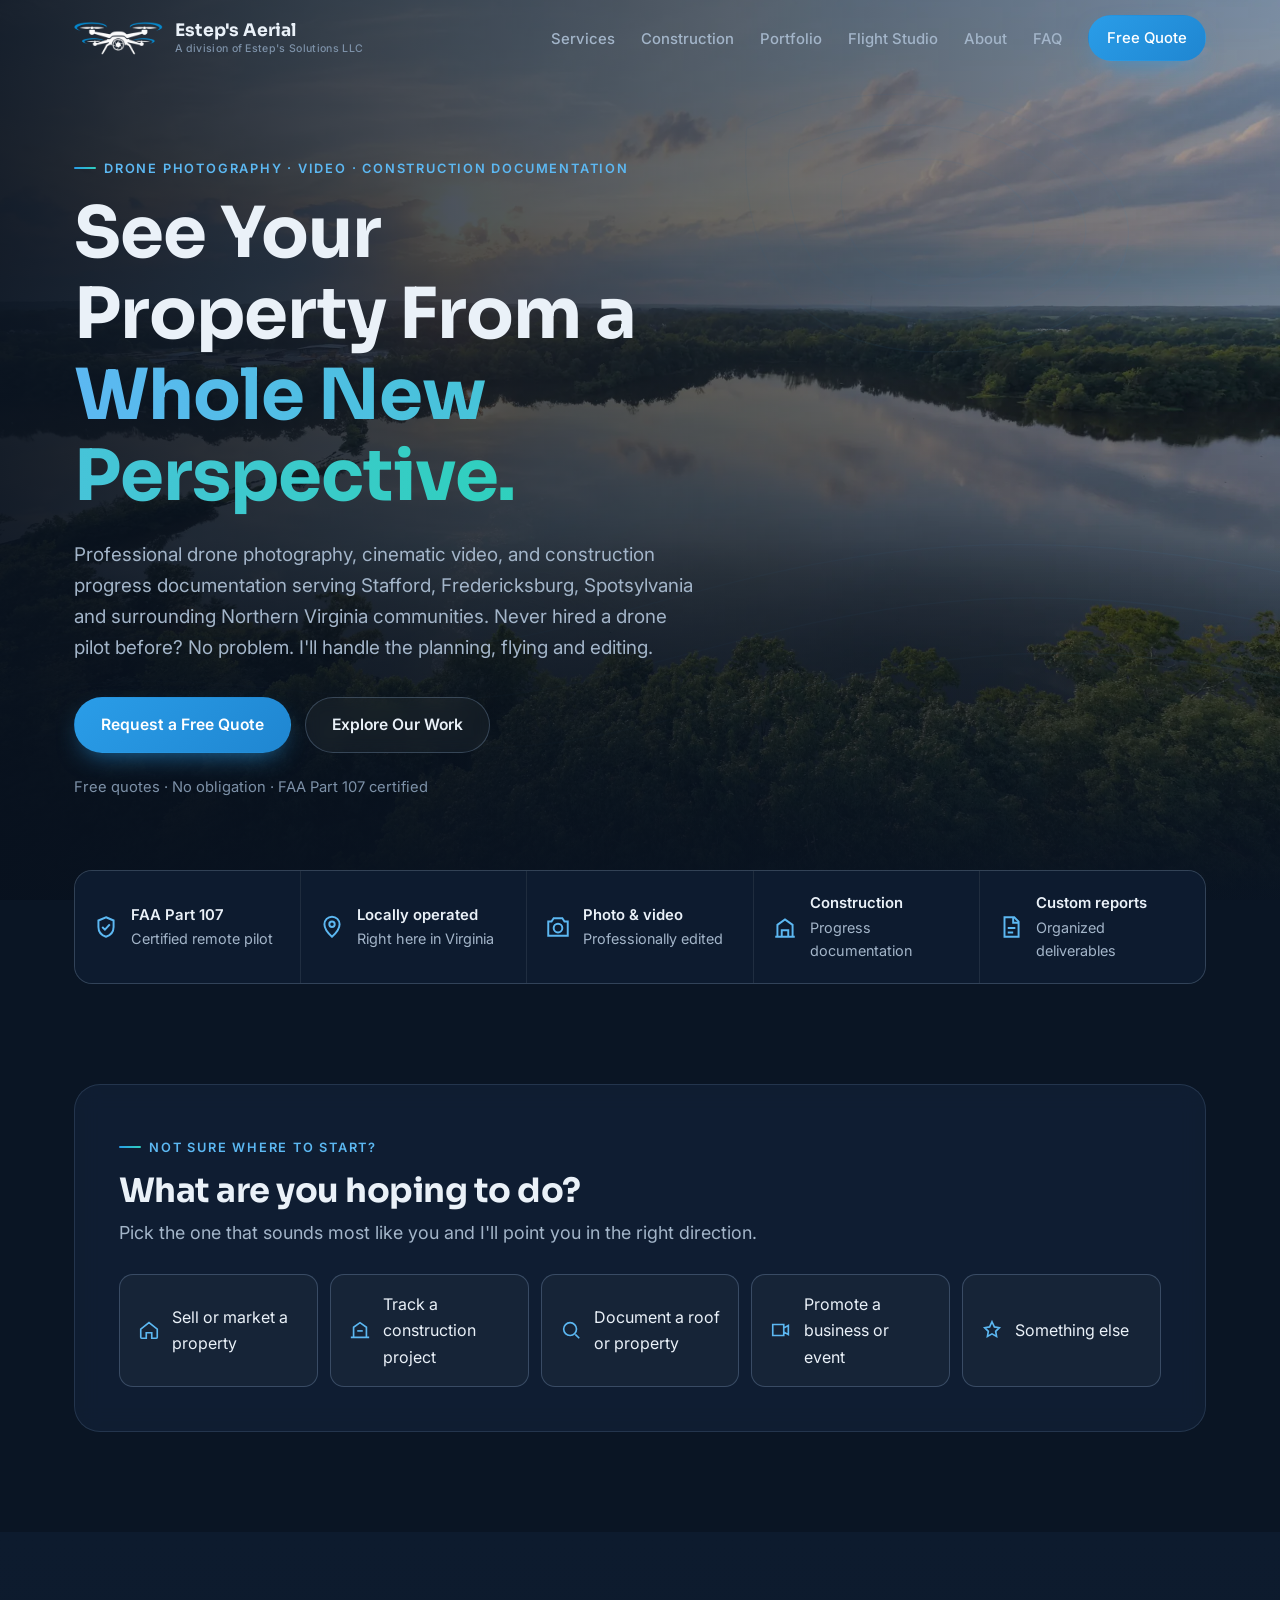
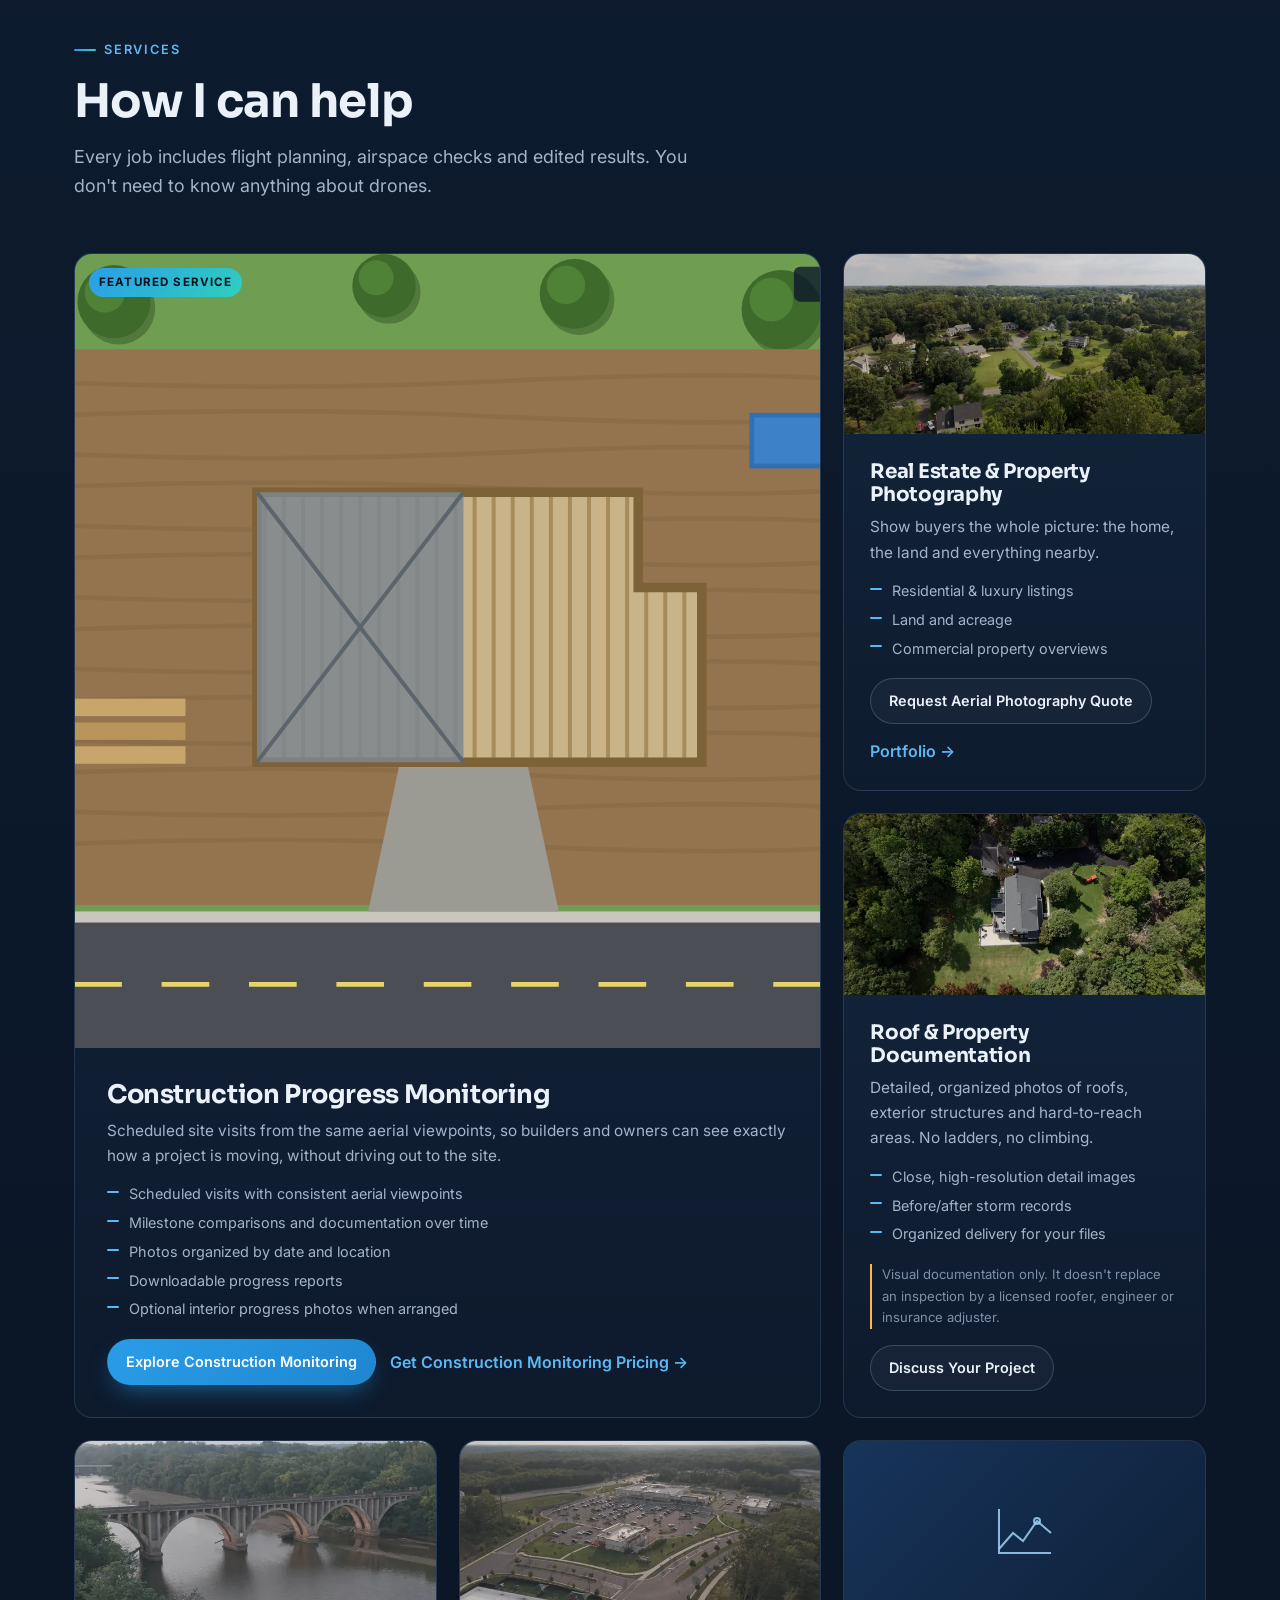
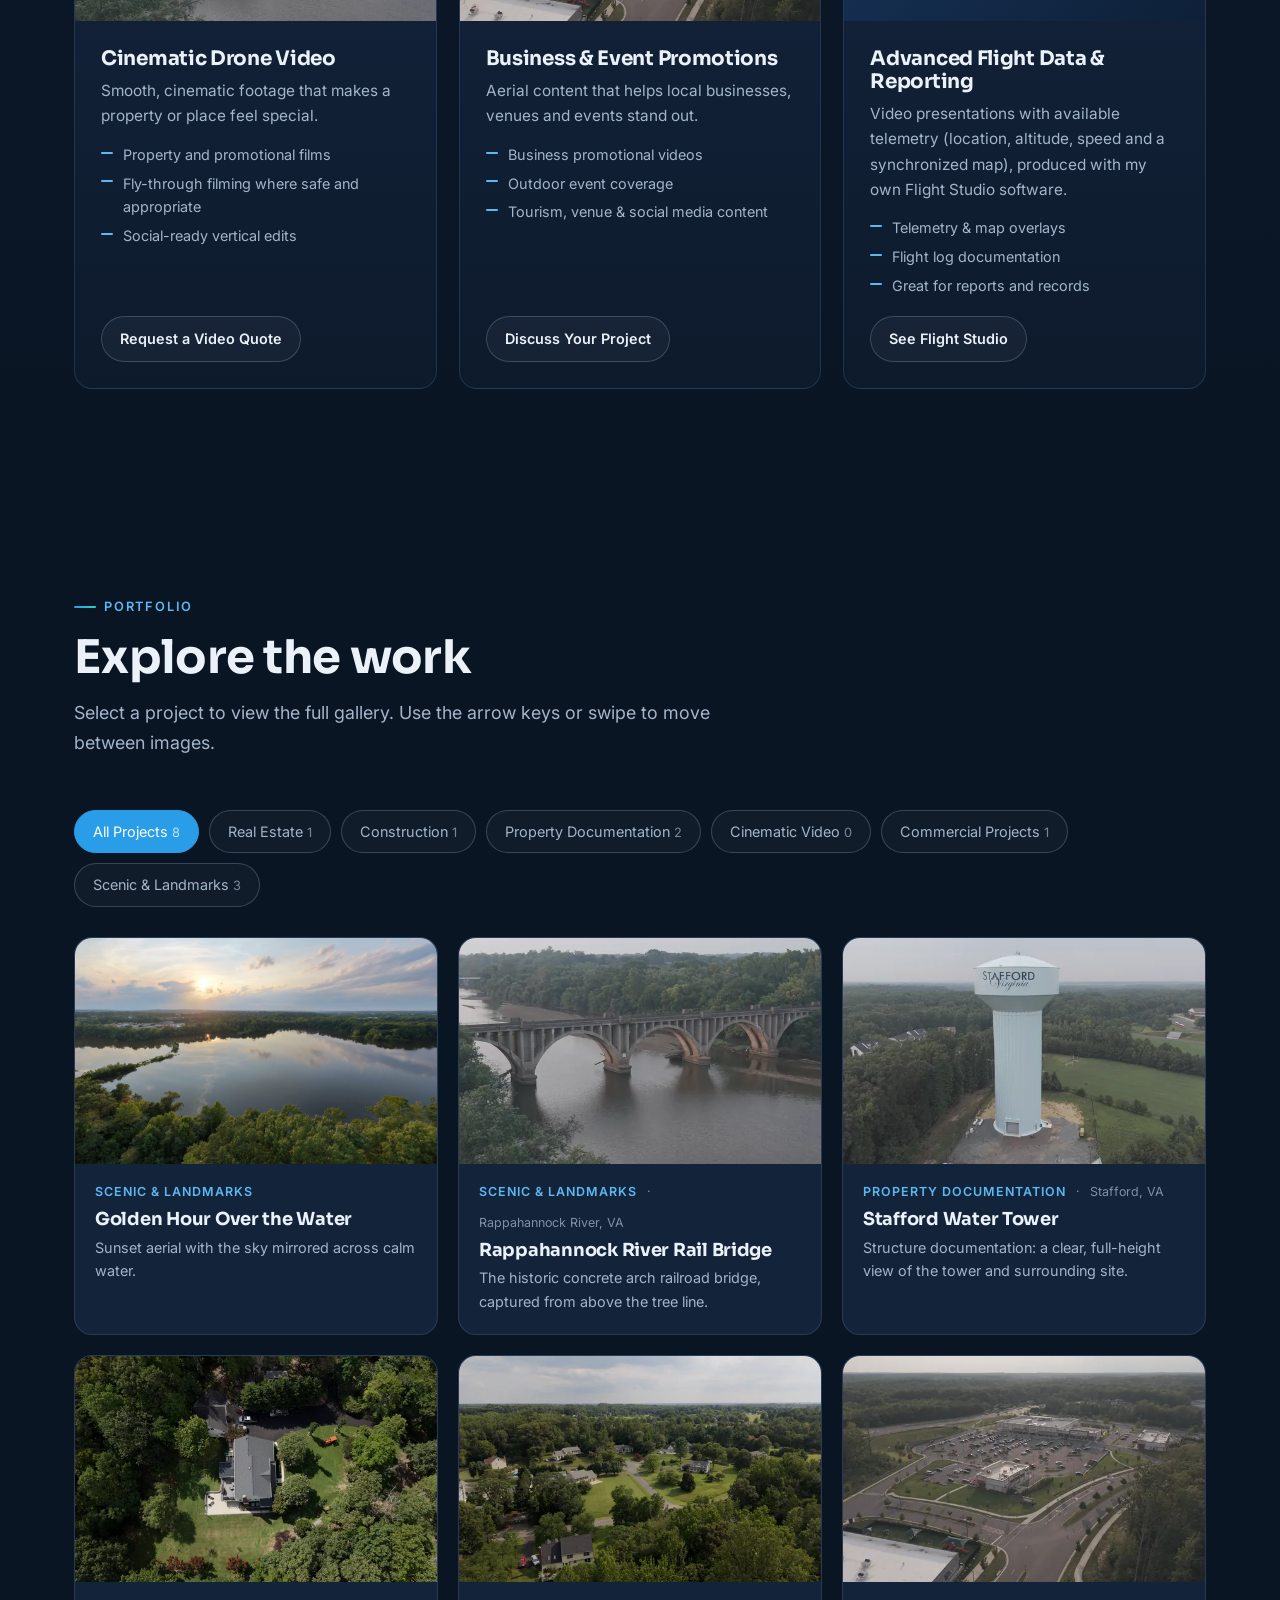
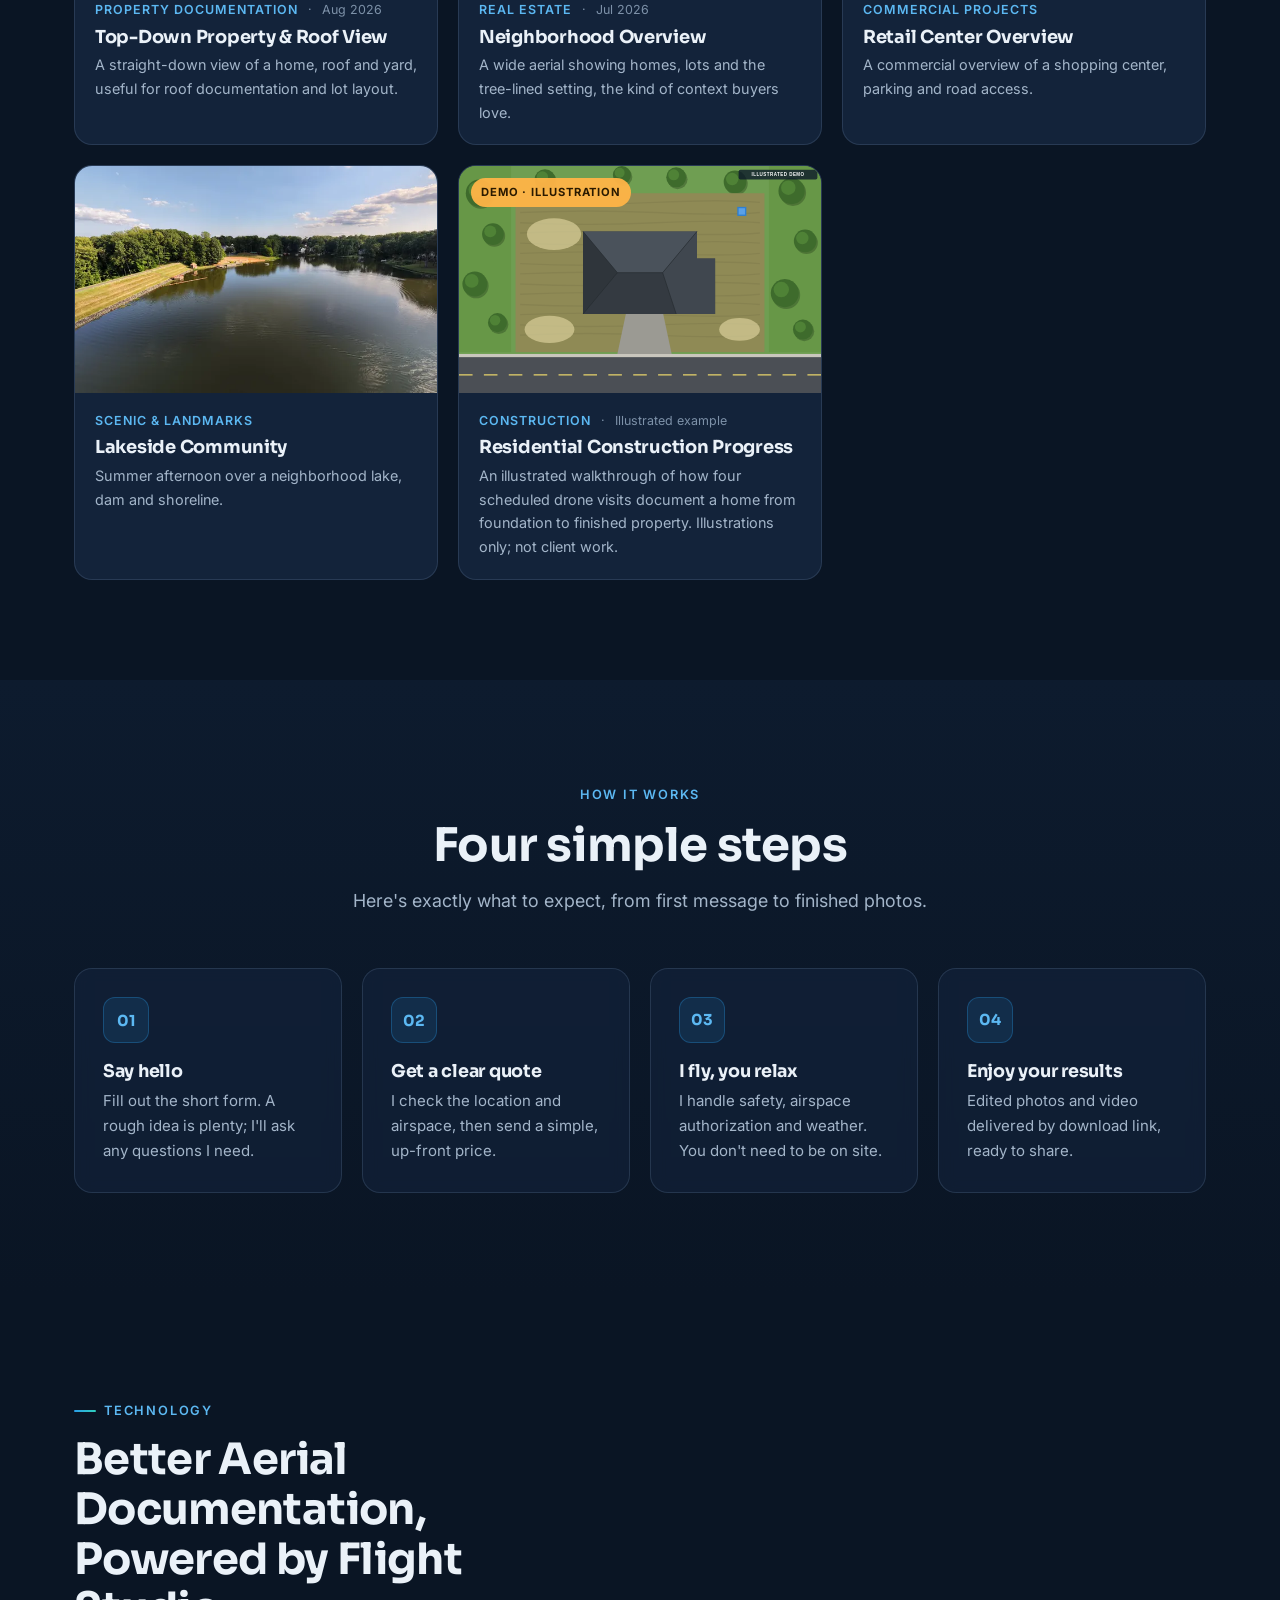
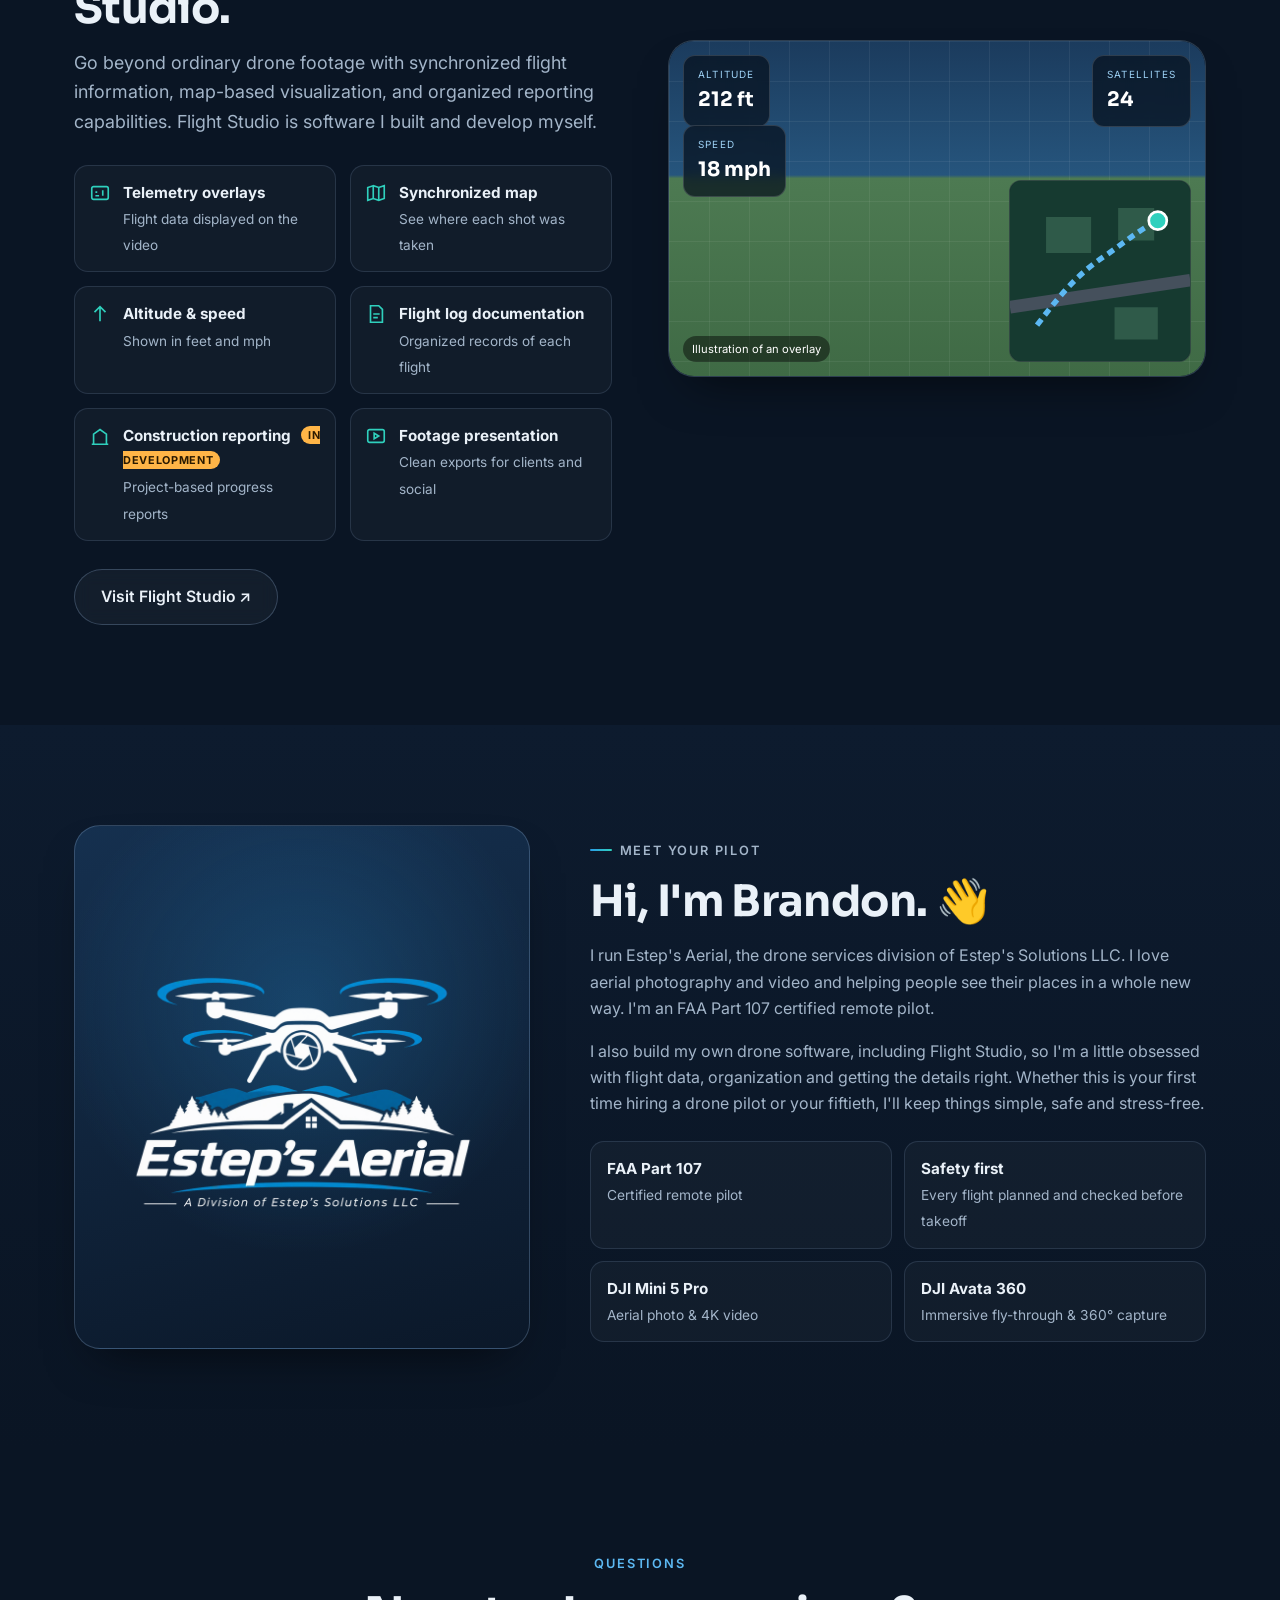
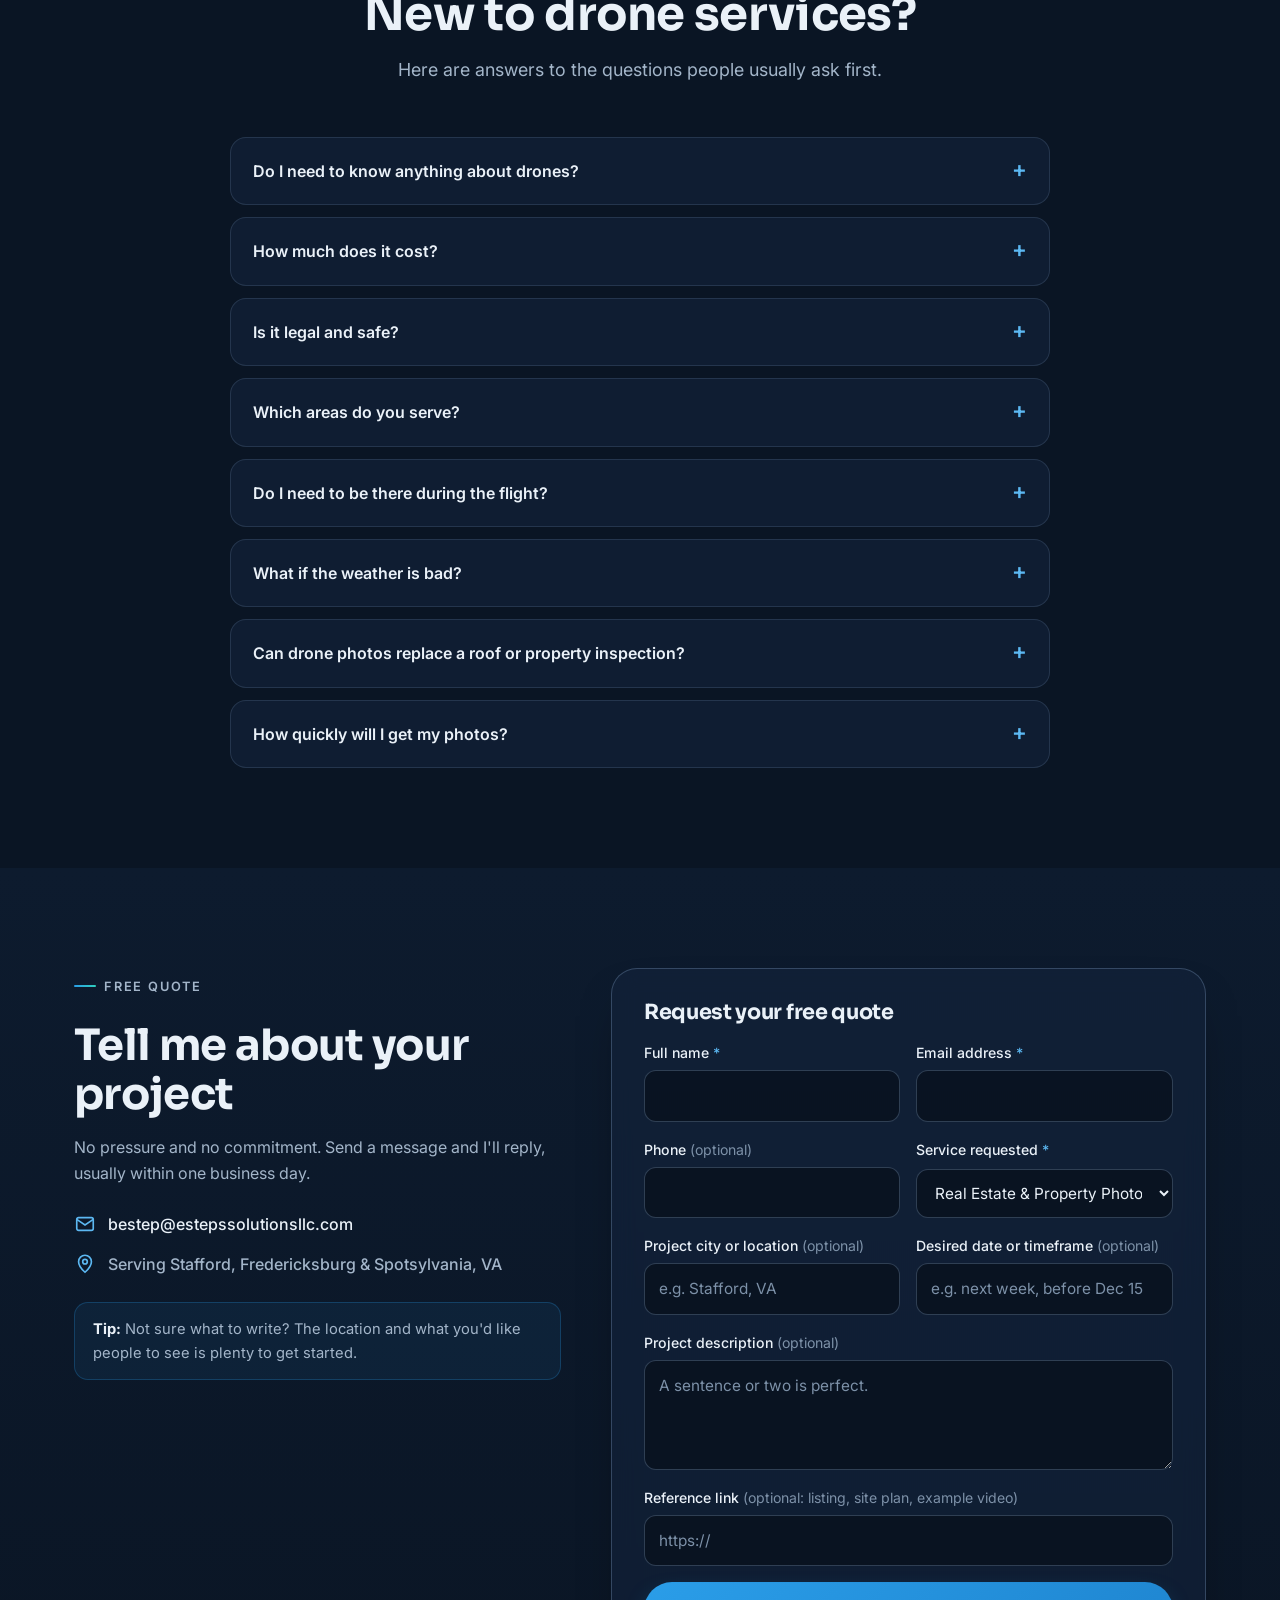
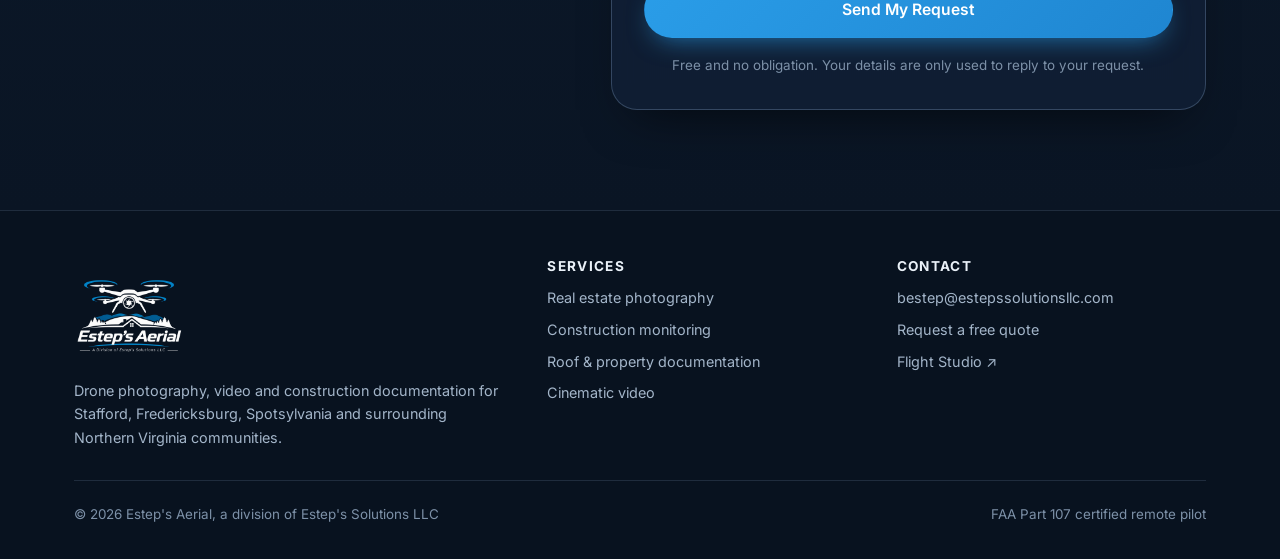
==== commit 75c3b7af: "Add Brandon's aerial photos: portfolio, hero background, service visuals Co-Authored-By: Claude Opus" ====
--- a/index.html
+++ b/index.html
@@ -21,7 +21,7 @@
 <link rel="preconnect" href="https://fonts.googleapis.com">
 <link rel="preconnect" href="https://fonts.gstatic.com" crossorigin>
 <link href="https://fonts.googleapis.com/css2?family=Inter:wght@400;500;600;700&family=Sora:wght@600;700&display=swap" rel="stylesheet">
-<link rel="preload" as="image" href="assets/img/logo-light.webp" type="image/webp">
+<link rel="preload" as="image" href="assets/projects/golden-hour-water/photo-01-1920.webp" type="image/webp" fetchpriority="high">
 <link rel="stylesheet" href="assets/css/site.css">
 <script type="application/ld+json">
 {
@@ -173,7 +173,7 @@
       </article>
 
       <article class="svc reveal">
-        <div class="svc-visual"><div class="glyph"><svg viewBox="0 0 64 64" fill="none" stroke="currentColor" stroke-width="2" aria-hidden="true"><path d="M8 34L32 14l24 20"/><path d="M14 30v22h36V30"/><path d="M27 52V40h10v12"/><path d="M4 56h56" stroke-dasharray="3 4"/></svg></div></div>
+        <div class="svc-visual"><img src="assets/projects/neighborhood-overview/photo-01-1280.webp" srcset="assets/projects/neighborhood-overview/photo-01-640.webp 640w, assets/projects/neighborhood-overview/photo-01-1280.webp 1280w" sizes="(max-width: 700px) 100vw, 33vw" alt="Aerial of a wooded residential neighborhood" loading="lazy" decoding="async" width="1280" height="720"></div>
         <div class="svc-body">
           <h3>Real Estate &amp; Property Photography</h3>
           <p>Show buyers the whole picture: the home, the land and everything nearby.</p>
@@ -183,7 +183,7 @@
       </article>
 
       <article class="svc reveal">
-        <div class="svc-visual"><div class="glyph"><svg viewBox="0 0 64 64" fill="none" stroke="currentColor" stroke-width="2" aria-hidden="true"><path d="M6 36L32 16l26 20"/><path d="M12 32v20h40V32"/><circle cx="44" cy="22" r="9"/><path d="M50.5 28.5L57 35"/></svg></div></div>
+        <div class="svc-visual"><img src="assets/projects/top-down-property/photo-01-1280.webp" srcset="assets/projects/top-down-property/photo-01-640.webp 640w, assets/projects/top-down-property/photo-01-1280.webp 1280w" sizes="(max-width: 700px) 100vw, 33vw" alt="Top-down aerial of a home and roof" loading="lazy" decoding="async" width="1280" height="720"></div>
         <div class="svc-body">
           <h3>Roof &amp; Property Documentation</h3>
           <p>Detailed, organized photos of roofs, exterior structures and hard-to-reach areas. No ladders, no climbing.</p>
@@ -194,7 +194,7 @@
       </article>
 
       <article class="svc reveal">
-        <div class="svc-visual"><div class="glyph"><svg viewBox="0 0 64 64" fill="none" stroke="currentColor" stroke-width="2" aria-hidden="true"><rect x="6" y="16" width="38" height="32" rx="4"/><path d="M44 27l14-8v26l-14-8"/><path d="M20 26l10 6-10 6z"/></svg></div></div>
+        <div class="svc-visual"><img src="assets/projects/rappahannock-rail-bridge/photo-01-1280.webp" srcset="assets/projects/rappahannock-rail-bridge/photo-01-640.webp 640w, assets/projects/rappahannock-rail-bridge/photo-01-1280.webp 1280w" sizes="(max-width: 700px) 100vw, 33vw" alt="Aerial of an arch bridge over the Rappahannock River" loading="lazy" decoding="async" width="1280" height="720"></div>
         <div class="svc-body">
           <h3>Cinematic Drone Video</h3>
           <p>Smooth, cinematic footage that makes a property or place feel special.</p>
@@ -204,7 +204,7 @@
       </article>
 
       <article class="svc reveal">
-        <div class="svc-visual"><div class="glyph"><svg viewBox="0 0 64 64" fill="none" stroke="currentColor" stroke-width="2" aria-hidden="true"><path d="M10 26h44v28H10z"/><path d="M6 26l6-12h40l6 12"/><path d="M26 54V40h12v14"/><path d="M14 20h36" stroke-dasharray="2 4"/></svg></div></div>
+        <div class="svc-visual"><img src="assets/projects/retail-center-overview/photo-01-1280.webp" srcset="assets/projects/retail-center-overview/photo-01-640.webp 640w, assets/projects/retail-center-overview/photo-01-1280.webp 1280w" sizes="(max-width: 700px) 100vw, 33vw" alt="Aerial overview of a retail center" loading="lazy" decoding="async" width="1280" height="720"></div>
         <div class="svc-body">
           <h3>Business &amp; Event Promotions</h3>
           <p>Aerial content that helps local businesses, venues and events stand out.</p>
--- a/assets/css/site.css
+++ b/assets/css/site.css
@@ -144,7 +144,7 @@
 .filter[aria-pressed="true"]{background:var(--brand);border-color:var(--brand);color:#fff}
 .filter .count{opacity:.7;margin-left:4px;font-size:.8rem}
 .gallery{display:grid;grid-template-columns:repeat(auto-fill,minmax(320px,1fr));gap:20px}
-.proj{position:relative;border-radius:var(--r);overflow:hidden;background:var(--panel);border:1px solid var(--line);text-align:left;color:inherit;cursor:pointer;padding:0;display:block;width:100%;transition:transform .25s,box-shadow .25s,border-color .25s}
+.proj{position:relative;border-radius:var(--r);overflow:hidden;background:var(--panel);border:1px solid var(--line);text-align:left;color:inherit;cursor:pointer;padding:0;display:flex;flex-direction:column;justify-content:flex-start;align-items:stretch;width:100%;transition:transform .25s,box-shadow .25s,border-color .25s}
 .proj:hover{transform:translateY(-4px);box-shadow:var(--shadow);border-color:rgba(92,184,242,.45)}
 .proj-thumb{aspect-ratio:16/10;overflow:hidden;background:#0e2038}
 .proj-thumb img{width:100%;height:100%;object-fit:cover;transition:transform .6s}
@@ -171,6 +171,7 @@
 .lb-cap b{color:var(--text)}
 .lb-count{color:var(--dim);font-size:.82rem}
 .lb-btn{position:absolute;background:rgba(255,255,255,.08);border:1px solid var(--line2);color:#fff;width:52px;height:52px;border-radius:50%;cursor:pointer;display:grid;place-items:center;font-size:1.5rem;transition:background .2s}
+.lb-btn[hidden]{display:none}
 .lb-btn:hover{background:rgba(42,157,232,.35)}
 .lb-close{top:16px;right:18px}
 .lb-prev{left:16px;top:50%;transform:translateY(-50%)}
